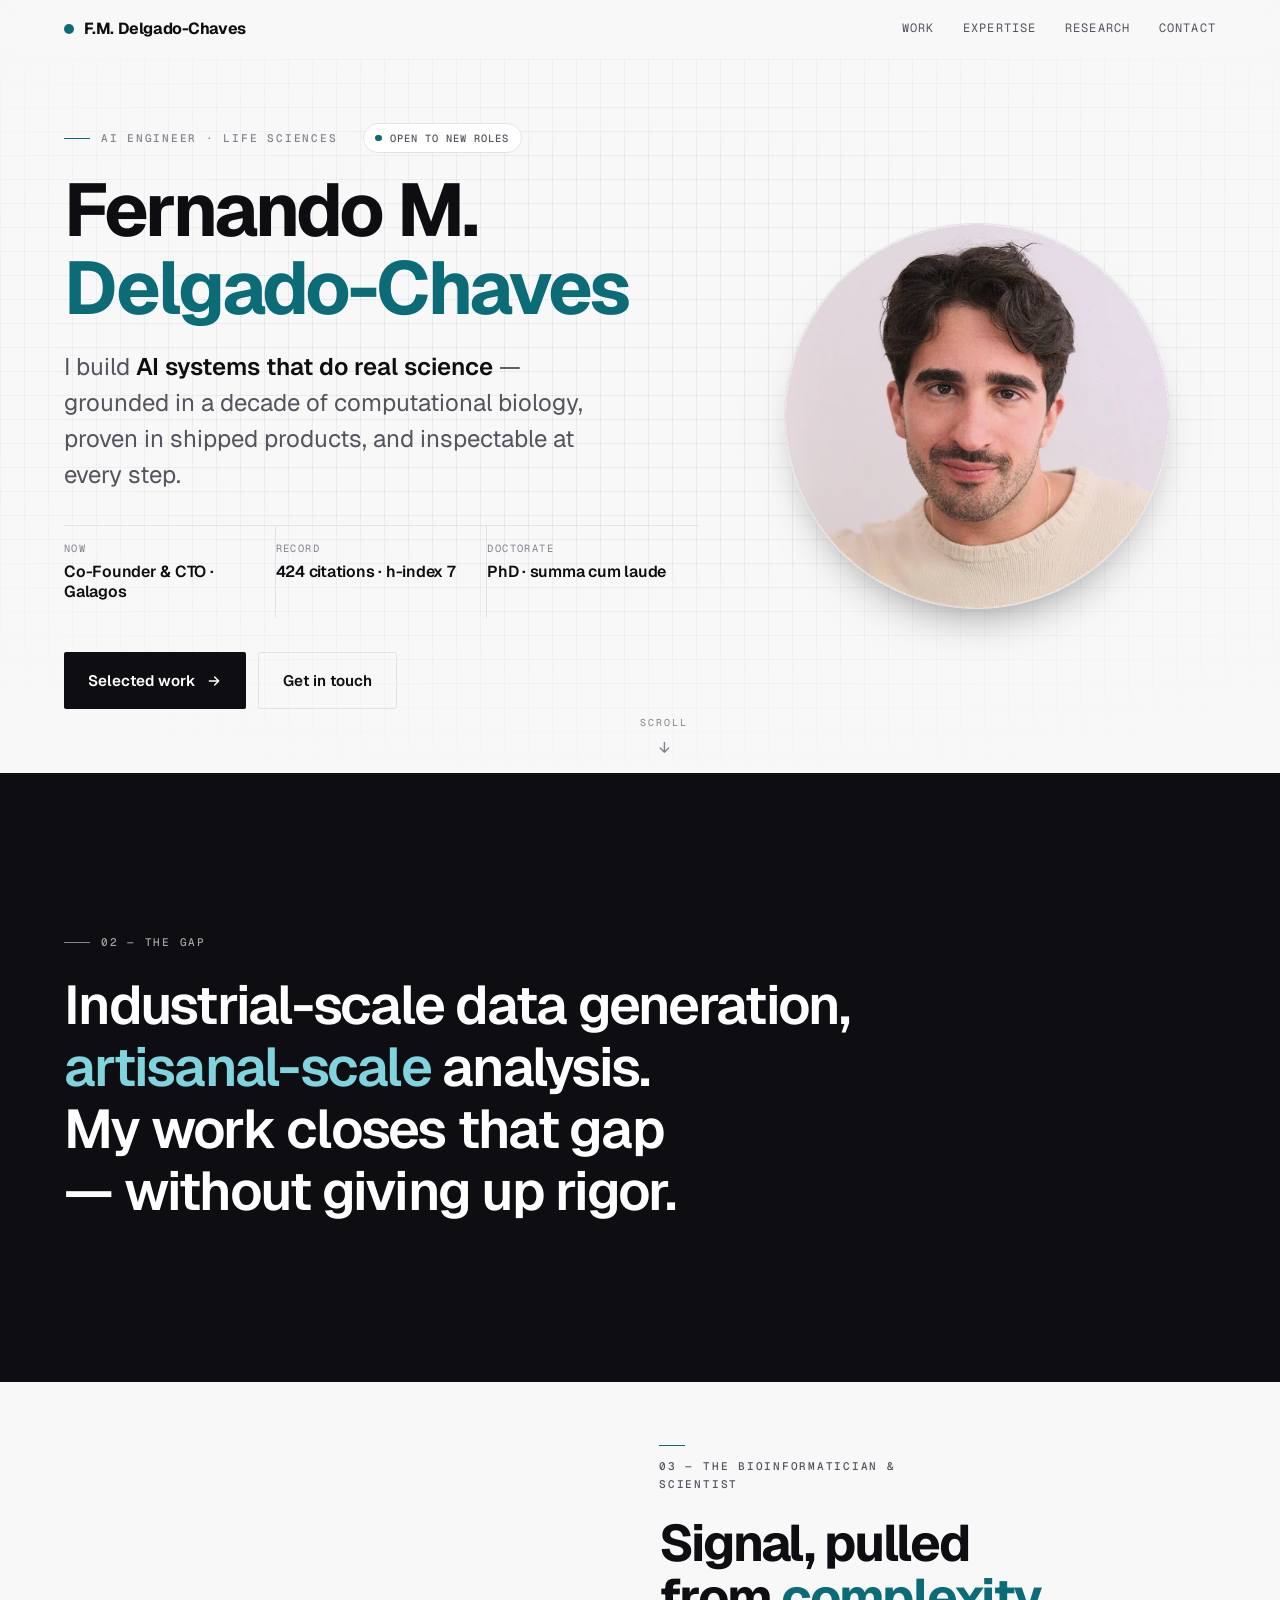
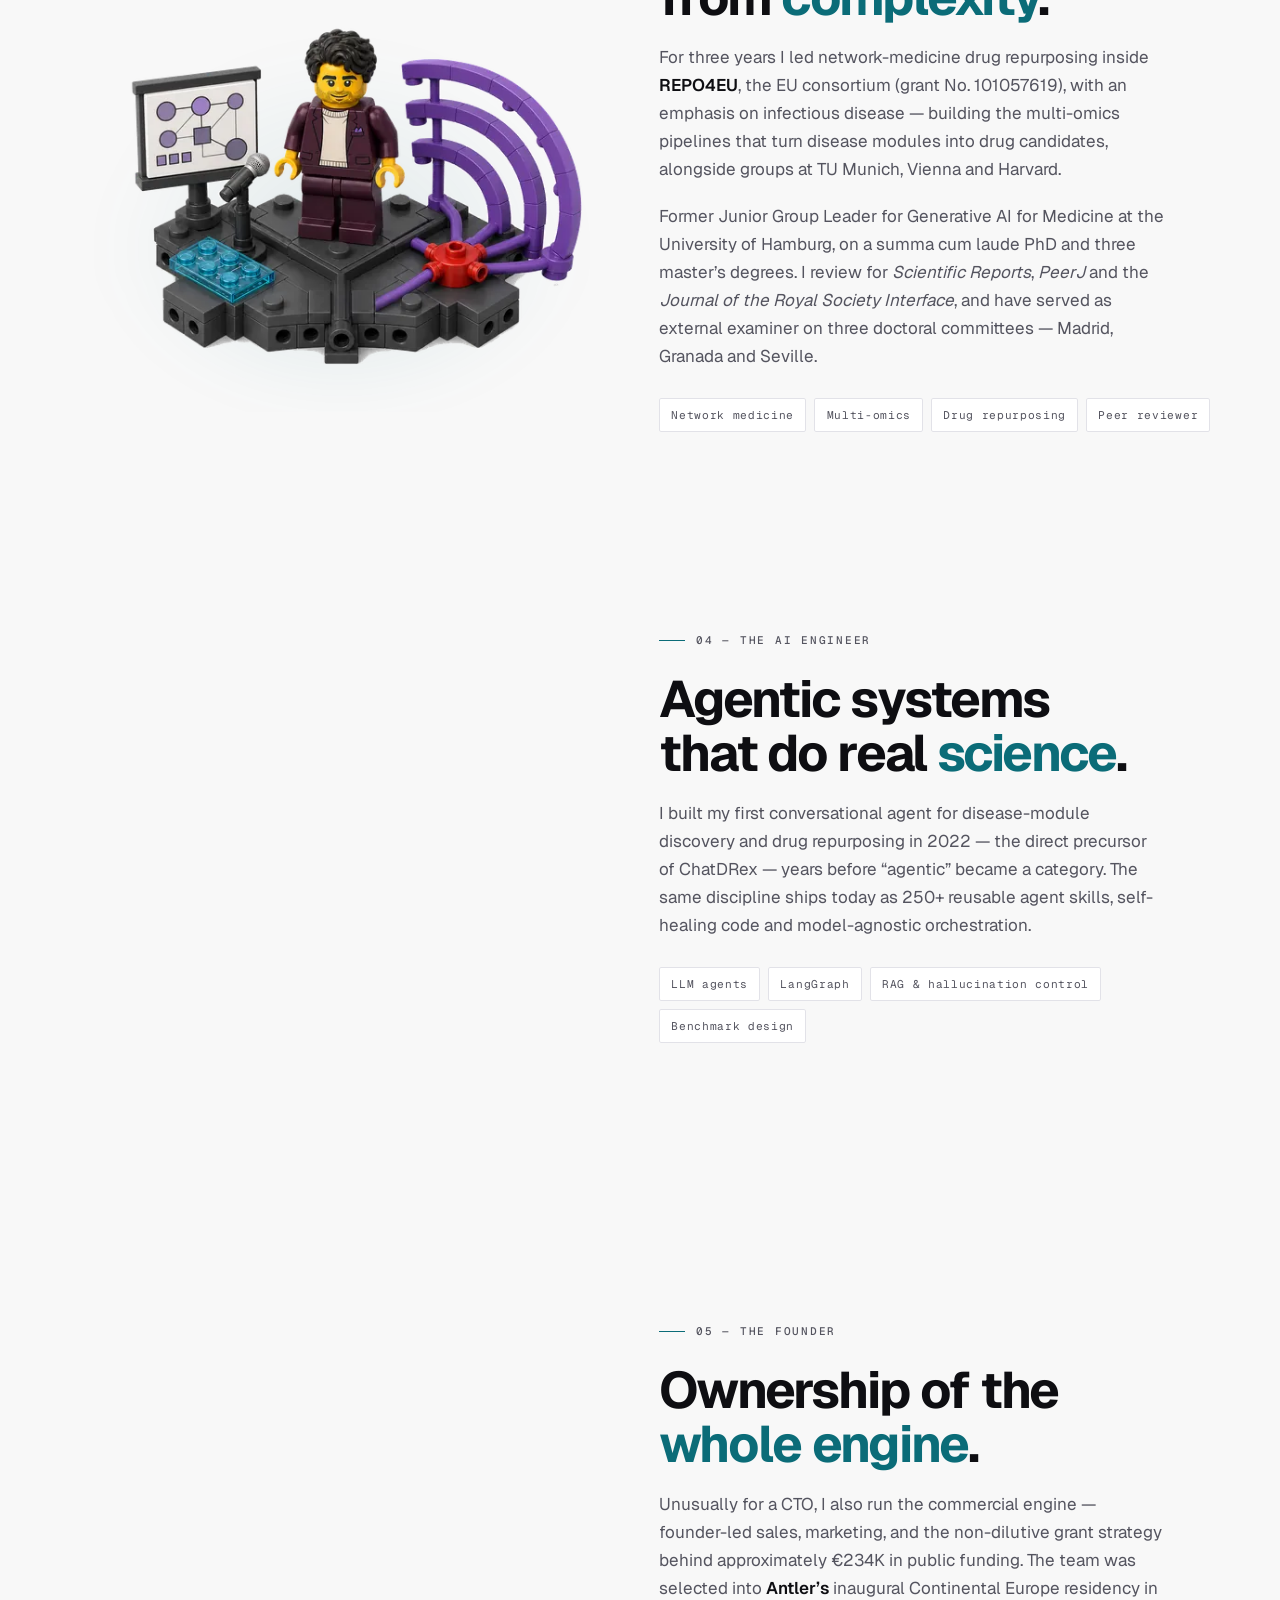
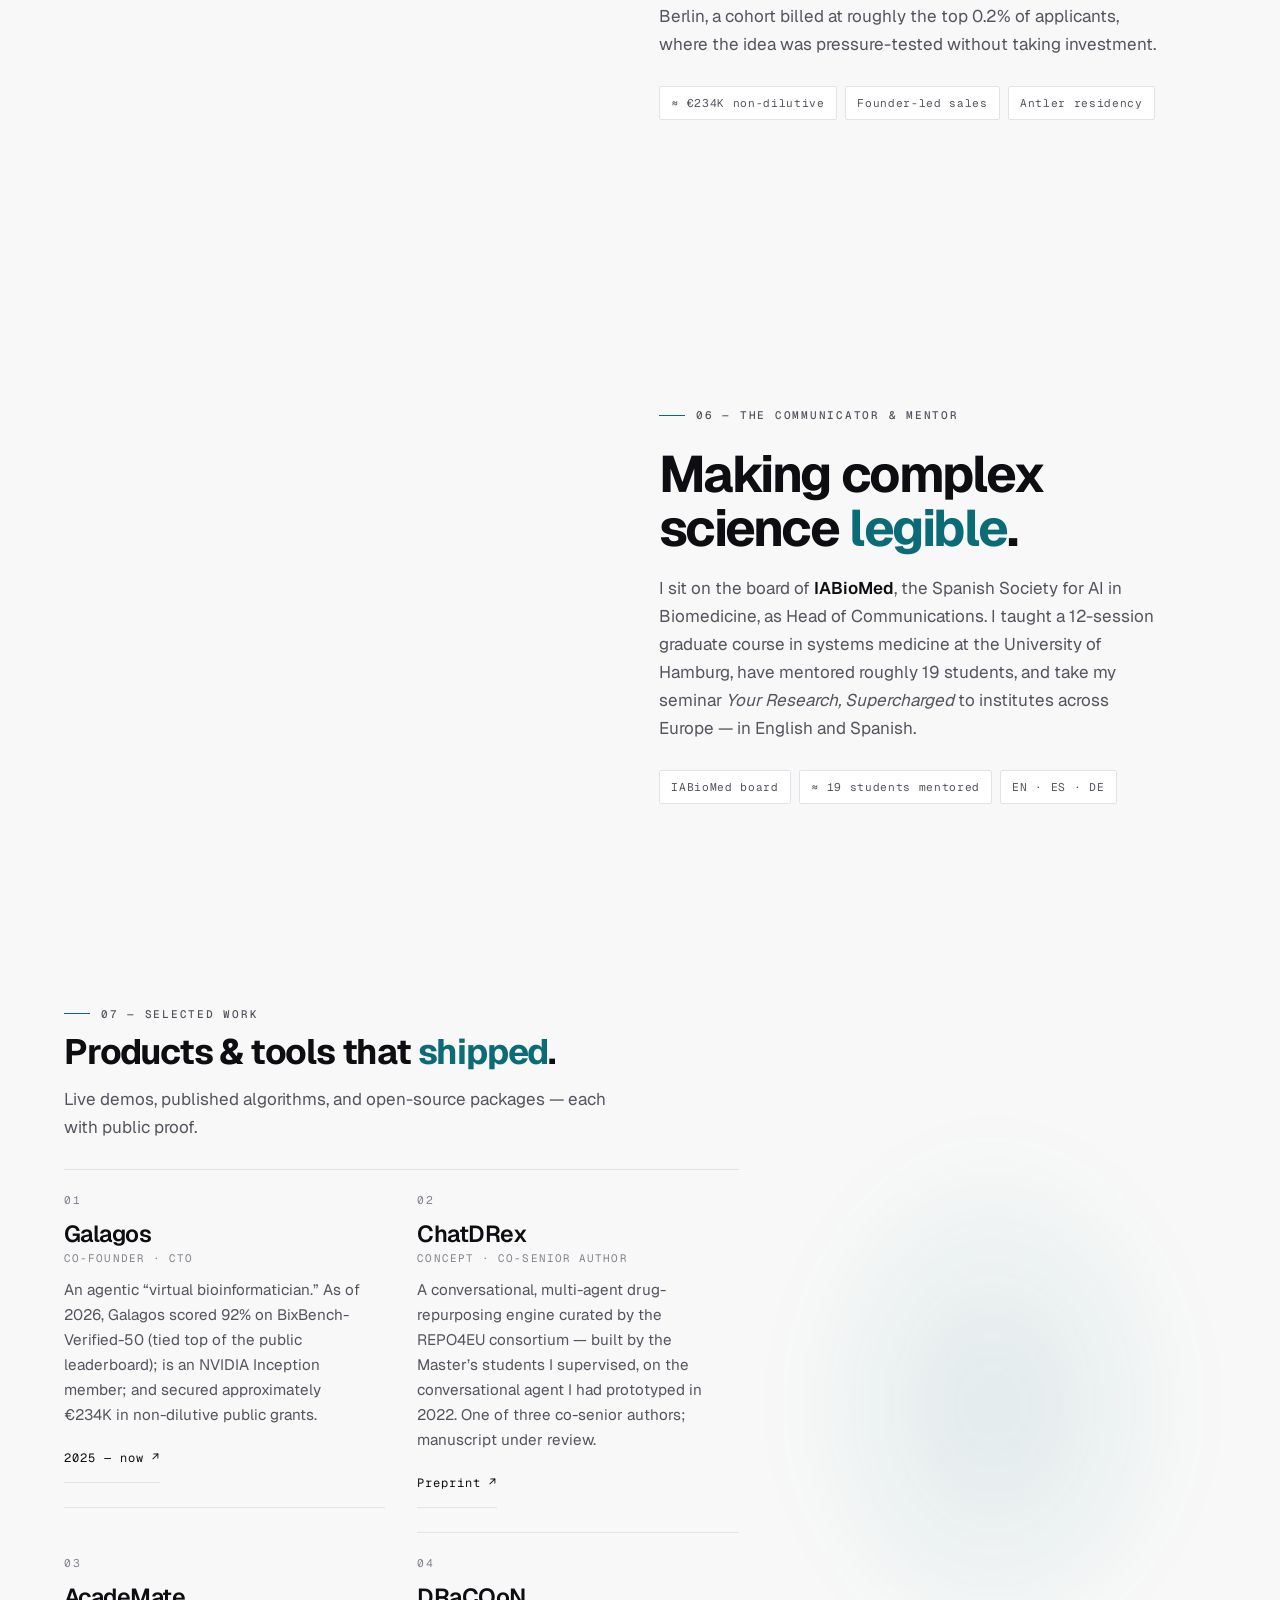
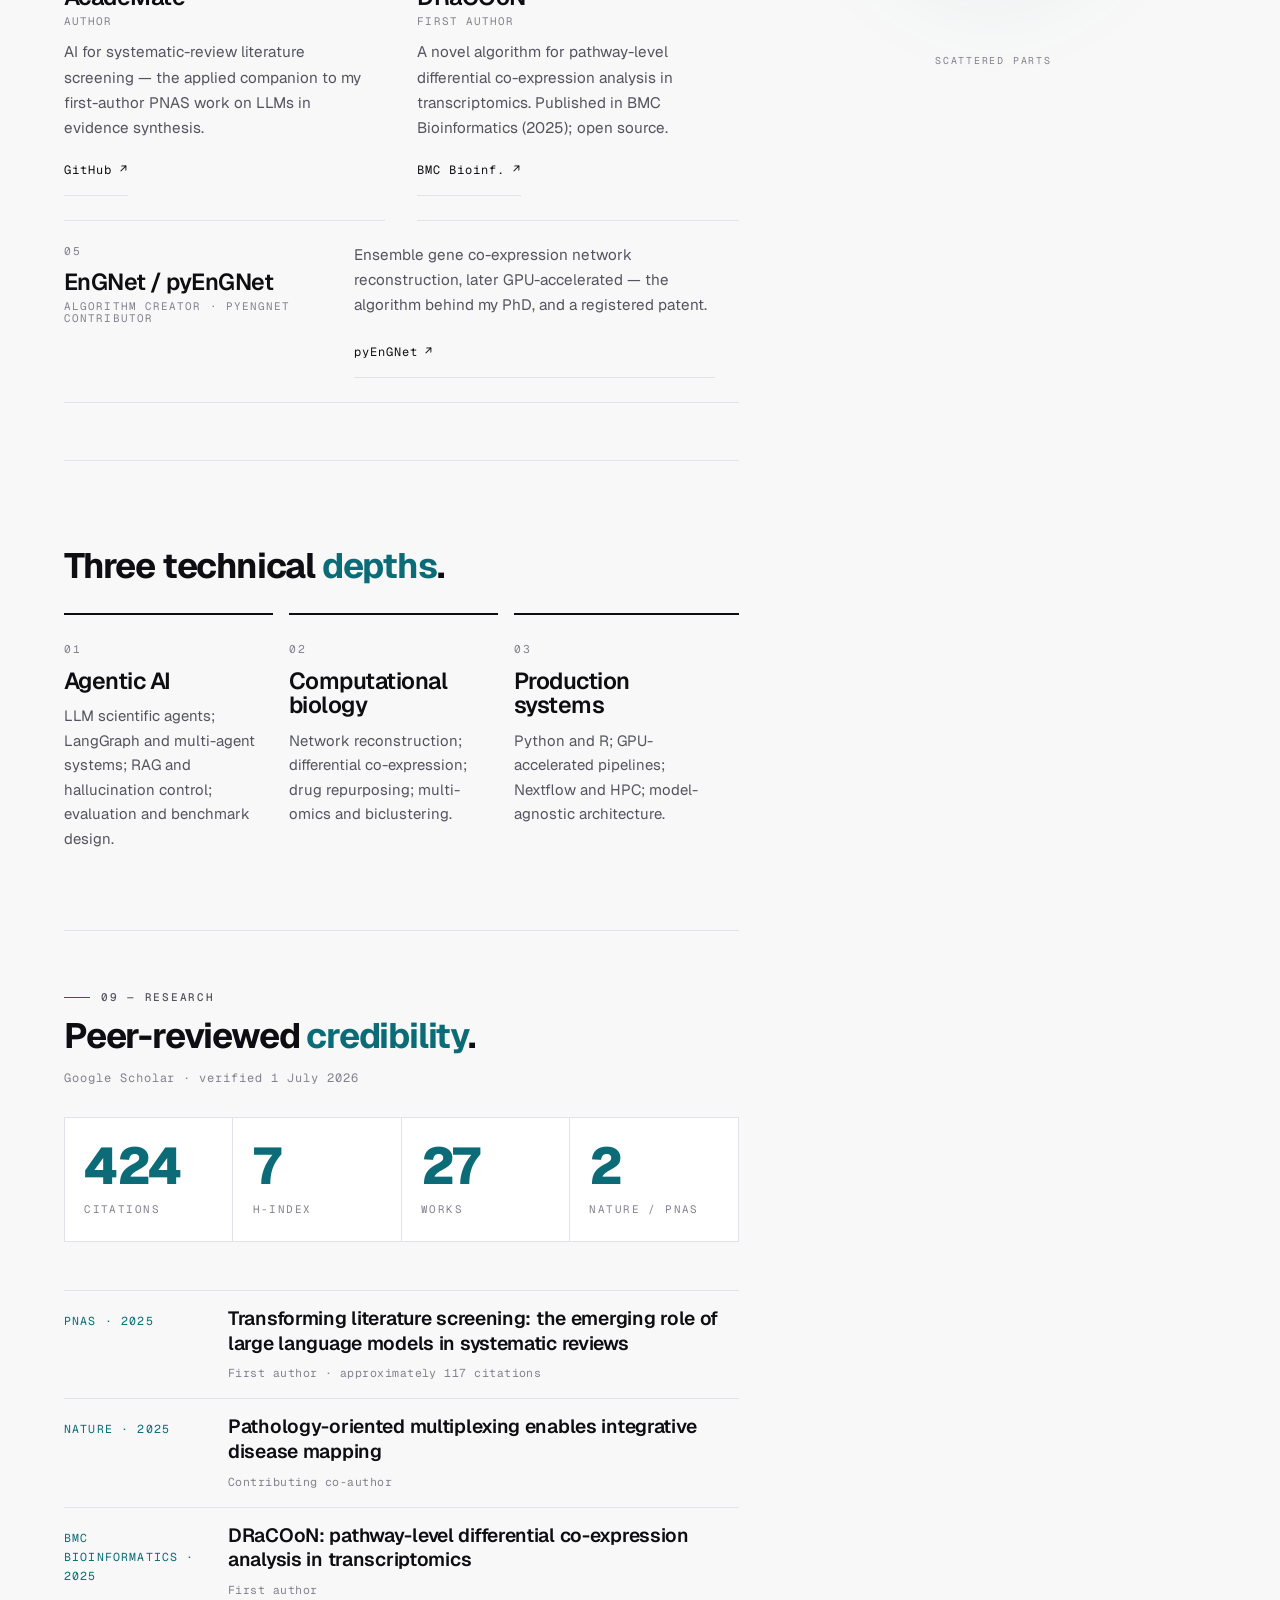
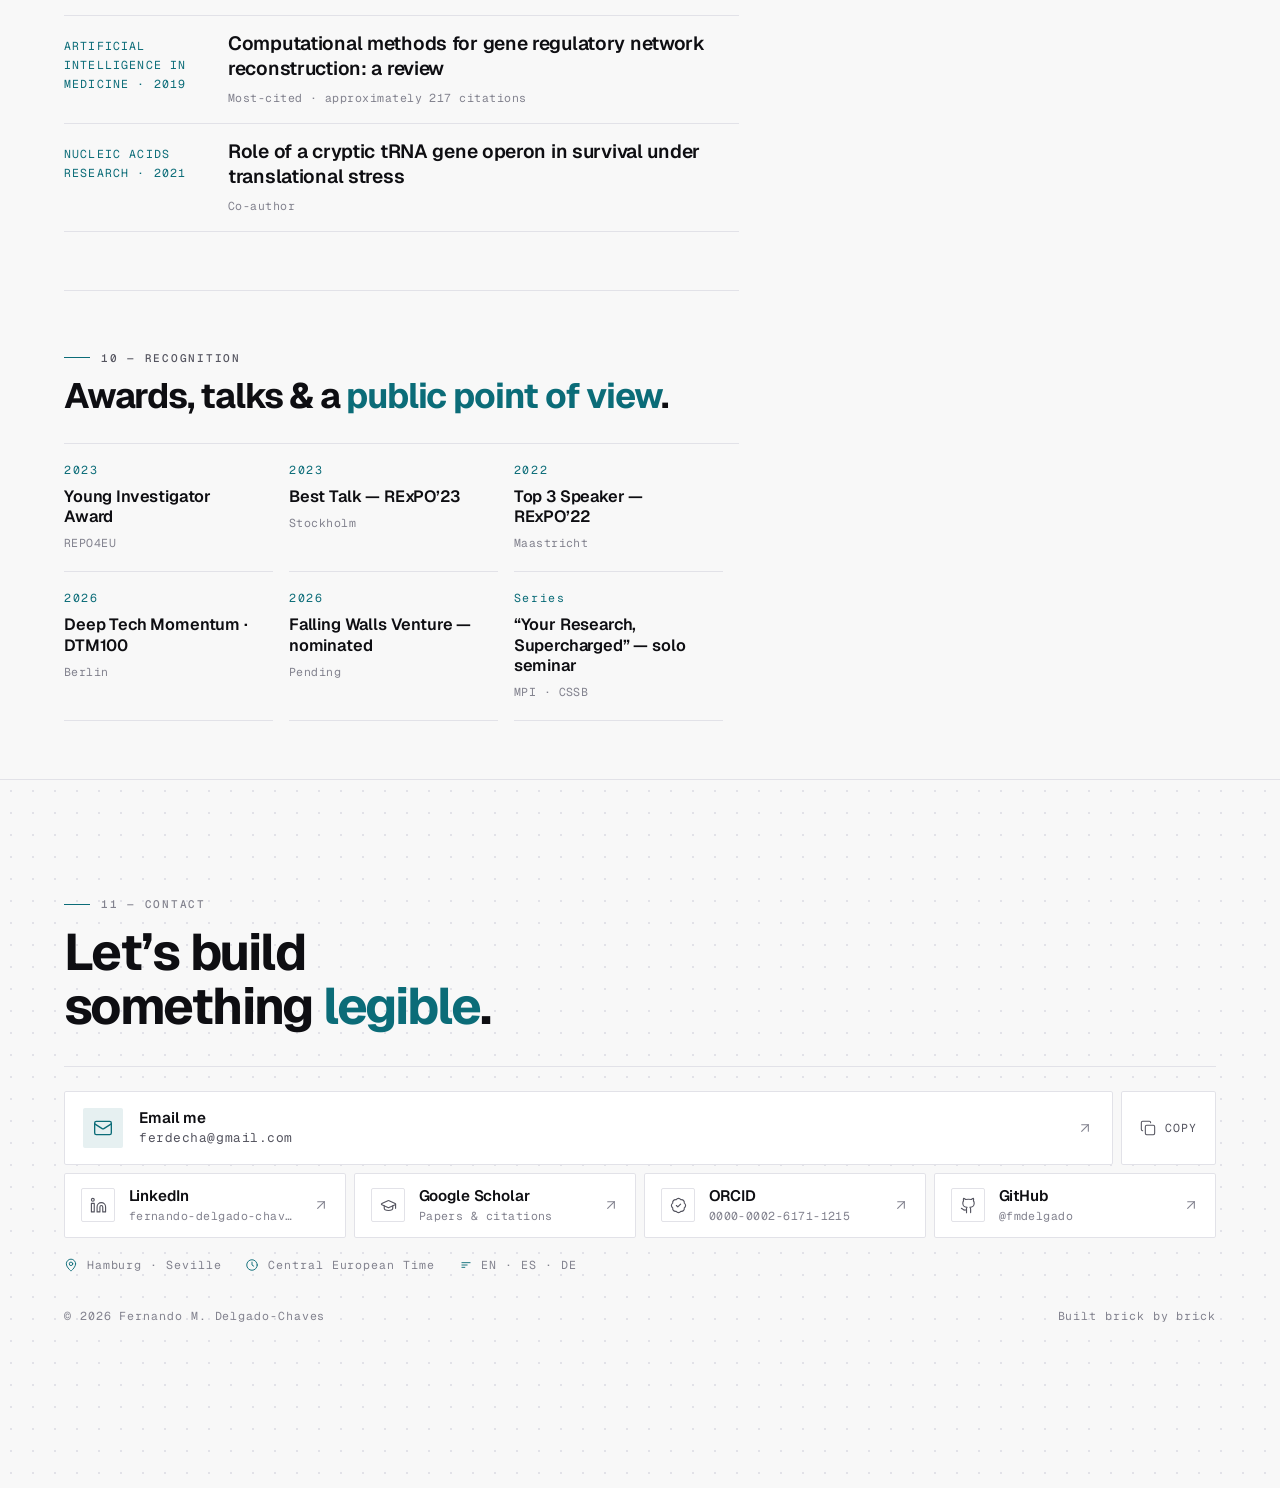
==== index.html @ b56ddc47 "Update site (2026-08-06)" ====
<!DOCTYPE html>
<html lang="en">
<head>
<meta charset="utf-8">
<meta http-equiv="Cache-Control" content="no-cache, must-revalidate">
<meta name="viewport" content="width=device-width, initial-scale=1">
<title>Fernando M. Delgado-Chaves, PhD — AI Engineer for Life Sciences</title>
<meta name="description" content="AI engineer for the life sciences. I build agentic AI systems that do real science — grounded in a decade of computational biology, proven in shipped products, inspectable at every step.">
<meta name="author" content="Fernando M. Delgado-Chaves">
<meta name="theme-color" content="#F8F8F8">
<meta property="og:type" content="profile">
<meta property="og:title" content="Fernando M. Delgado-Chaves, PhD — AI Engineer for Life Sciences">
<meta property="og:description" content="Agentic AI systems that do real science — grounded in a decade of computational biology and proven in shipped products.">
<meta property="og:image" content="media/share.jpg">
<meta property="og:image:width" content="1200">
<meta property="og:image:height" content="630">
<meta name="twitter:card" content="summary_large_image">
<link rel="icon" href="data:image/svg+xml,%3Csvg xmlns='http://www.w3.org/2000/svg' viewBox='0 0 64 64'%3E%3Crect width='64' height='64' fill='%23fff'/%3E%3Ccircle cx='20' cy='22' r='7' fill='%230B6C78'/%3E%3Ccircle cx='44' cy='22' r='7' fill='%230050B6'/%3E%3Ccircle cx='20' cy='44' r='7' fill='%23D98C13'/%3E%3Ccircle cx='44' cy='44' r='7' fill='%23643E8F'/%3E%3C/svg%3E">
<link rel="preconnect" href="https://fonts.googleapis.com">
<link rel="preconnect" href="https://fonts.gstatic.com" crossorigin>
<link href="https://fonts.googleapis.com/css2?family=Geist:wght@400;500;600;700;800&family=Geist+Mono:wght@400;500&display=swap" rel="stylesheet">
<style>
/* ─────────────────────────────────────────────────────────────
   ASSEMBLY INSTRUCTIONS — a spec sheet for a person.
   Palette sampled from the actual LEGO renders.
   ───────────────────────────────────────────────────────────── */
:root{
  /* the canvas is set to the exact studio value of the renders (#F8F8F8),
     so every figure and clip blends into the page with no visible plate */
  --paper:#F8F8F8;
  --raised:#FFFFFF;
  --ink:#0E0E12;
  --ink-2:#54545F;
  --ink-3:#82828E;
  --rule:#E2E2E8;
  --rule-2:#EDEDF1;

  --teal:#0B6C78;      /* science  */
  --blue:#0050B6;      /* ai       */
  --amber:#C57A0B;     /* founder  */
  --violet:#643E8F;    /* comms    */
  --brick:#C8102E;     /* the shared red hub */

  --accent:var(--teal);
  --accent-soft:rgba(11,108,120,.10);

  --display:'Geist','Inter',-apple-system,'Segoe UI',sans-serif;
  --body:'Geist','Inter',-apple-system,'Segoe UI',sans-serif;
  --mono:'Geist Mono','SFMono-Regular',ui-monospace,Menlo,monospace;

  --pad:clamp(1.25rem,5vw,4.5rem);
  --maxw:1320px;
}
*{box-sizing:border-box;margin:0;padding:0}
html{scroll-behavior:smooth;-webkit-text-size-adjust:100%}
body{
  background:var(--paper);color:var(--ink);
  font-family:var(--body);font-size:clamp(1rem,.97rem + .18vw,1.0625rem);
  line-height:1.65;-webkit-font-smoothing:antialiased;
  overflow-x:hidden;
}
img,video{max-width:100%;display:block}
a{color:inherit}
::selection{background:var(--accent);color:#fff}

/* studs: the only texture on the page, barely there */
.studs{
  background-image:radial-gradient(circle at center,var(--rule) 1.4px,transparent 1.5px);
  background-size:22px 22px;
}
/* fine grid backdrop, fading out before it reaches the content */
.grid-bg{position:relative;isolation:isolate}
.grid-bg::before{
  content:"";position:absolute;inset:0;z-index:-1;pointer-events:none;
  background-image:linear-gradient(to right,rgba(14,14,18,.055) 1px,transparent 1px),
                   linear-gradient(to bottom,rgba(14,14,18,.055) 1px,transparent 1px);
  background-size:24px 24px;
  -webkit-mask-image:radial-gradient(ellipse 78% 62% at 50% 42%,#000 40%,transparent 100%);
          mask-image:radial-gradient(ellipse 78% 62% at 50% 42%,#000 40%,transparent 100%);
}

.wrap{max-width:var(--maxw);margin-inline:auto;padding-inline:var(--pad)}

/* ── type ─────────────────────────────────────────────── */
h1,h2,h3{font-family:var(--display);font-weight:700;letter-spacing:-.03em;line-height:1.05}
h1{font-size:clamp(2.5rem,1.05rem + 4.5vw,5rem);font-weight:700;letter-spacing:-.038em;text-wrap:balance}
h2{font-size:clamp(1.85rem,1.05rem + 2.8vw,3.2rem);font-weight:700;letter-spacing:-.034em;text-wrap:balance}
h3{font-size:clamp(1.12rem,1rem + .65vw,1.45rem);font-weight:600;letter-spacing:-.022em}
em{font-style:normal;color:var(--accent)}
.lede{font-size:clamp(1.1rem,1rem + .7vw,1.5rem);line-height:1.5;color:var(--ink-2);max-width:34ch}
.lede strong{color:var(--ink);font-weight:600}
p strong{font-weight:600}
p em, li em{color:var(--accent);font-style:normal}
em.prose{font-style:italic;color:inherit}

/* part-number metadata, the instruction-manual voice */
.part{
  font-family:var(--mono);font-size:.6875rem;font-weight:500;
  letter-spacing:.16em;text-transform:uppercase;color:var(--ink-3);
  display:flex;flex-wrap:wrap;align-items:center;gap:.7rem;
}
.part::before{
  content:"";width:1.6rem;height:1px;background:var(--accent);flex:none;
  transition:background .5s ease;
}

/* ── skip link ────────────────────────────────────────── */
.skip{position:fixed;top:-100px;left:1rem;z-index:200;background:var(--ink);color:#fff;
  padding:.85rem 1.2rem;border-radius:2px;font-family:var(--mono);font-size:.8rem;transition:top .18s;
  display:inline-flex;align-items:center;min-height:46px;text-decoration:none}
.skip:focus{top:1rem}
:focus-visible{outline:2.5px solid var(--accent);outline-offset:3px;border-radius:2px}

/* ── header ───────────────────────────────────────────── */
header{
  position:sticky;top:0;z-index:100;background:rgba(248,248,248,.88);
  backdrop-filter:saturate(160%) blur(14px);border-bottom:1px solid transparent;
  transition:border-color .3s ease;
}
header.stuck{border-bottom-color:var(--rule)}
header .wrap{display:flex;align-items:center;justify-content:space-between;gap:1rem;
  padding-block:.35rem;min-height:58px}
.brand{font-family:var(--display);font-weight:700;font-size:1rem;letter-spacing:-.025em;
  text-decoration:none;display:flex;align-items:center;gap:.6rem;min-height:44px;padding-right:.5rem}
.brand i{width:.62rem;height:.62rem;border-radius:50%;background:var(--accent);
  transition:background .5s ease;flex:none}
nav{display:flex;gap:clamp(.9rem,2.2vw,2rem)}
nav a{font-family:var(--mono);font-size:.75rem;letter-spacing:.1em;text-transform:uppercase;
  color:var(--ink-2);text-decoration:none;padding:.85rem 0;position:relative;transition:color .2s;
  display:flex;align-items:center;min-height:44px}
nav a::after{content:"";position:absolute;left:0;right:100%;bottom:.7rem;height:1.5px;
  background:var(--accent);transition:right .28s cubic-bezier(.2,.7,.3,1)}
nav a:hover{color:var(--ink)}
nav a:hover::after{right:0}
/* on narrow phones reclaim the space from the brand, not from the nav —
   four jump targets matter more than the full name in the corner */
@media(max-width:680px){
  .brand{font-size:0}
  .brand::after{content:"FMDC";font-size:1rem;letter-spacing:.02em}
  nav{gap:.7rem}
  nav a{font-size:.68rem;letter-spacing:.06em}
  nav a:nth-child(2),nav a:nth-child(3){display:flex}
}

/* ── hero ─────────────────────────────────────────────── */
.hero{padding-block:clamp(2rem,5vw,4rem) clamp(2rem,5vw,4rem);position:relative}
.hero-grid{display:grid;grid-template-columns:1.14fr .86fr;gap:clamp(1rem,3vw,3rem);align-items:center}
@media(max-width:900px){
  .hero-grid{grid-template-columns:1fr;gap:1.5rem}
  /* face first, and small enough that headline + claim + CTA + portrait
     all land on the first screen */
  .hero-grid > div{order:2}
  .hero-grid > .hero-fig{order:1}
  .hero-fig img.portrait{width:clamp(140px,36vw,190px)}
}
/* availability pill, riding the eyebrow line */
.status{display:inline-flex;align-items:center;gap:.5rem;margin-left:.9rem;
  font-family:var(--mono);font-size:.65rem;letter-spacing:.1em;text-transform:uppercase;
  color:var(--ink-2);border:1px solid var(--rule);border-radius:999px;
  padding:.34rem .72rem;background:var(--raised)}
.status b{width:.4rem;height:.4rem;border-radius:50%;background:var(--accent);
  transition:background .5s ease;flex:none}
/* the single highest-value line on a job-search page: keep it on phones and
   let it wrap onto its own row instead of deleting it */
@media(max-width:560px){
  /* a zero-height full-basis spacer forces the wrap, so the pill keeps its
     shrink-to-fit width instead of stretching into a full-width bar */
  .part:has(.status)::after{content:"";flex-basis:100%;height:0;order:1}
  .status{display:inline-flex;margin-left:0;margin-top:0;order:2;flex:0 0 auto}
}

/* the hero portrait: a real face, circular, held by the accent halo */
.hero-fig img.portrait{
  width:min(100%,clamp(230px,30vw,400px));height:auto;aspect-ratio:1;border-radius:50%;
  margin-inline:auto;object-fit:cover;
  box-shadow:0 0 0 1px var(--rule), 0 26px 50px -30px rgba(14,14,18,.6)}
.hero-fig:has(img.portrait)::after{display:none}   /* no ground shadow under a circle */

.hero h1{margin:1.1rem 0 1.4rem}
.hero h1 span{display:block;color:var(--accent);transition:color .5s ease}
.hero-fig{position:relative}
.hero-fig img{width:100%;height:auto;position:relative;z-index:1}
/* the cutouts carry real alpha, so a tinted halo can sit behind the build */
.hero-fig::before{
  content:"";position:absolute;inset:6% 4% 10%;border-radius:50%;z-index:0;
  background:radial-gradient(ellipse at 50% 55%,var(--accent-soft),transparent 70%);
  filter:blur(30px);transition:background .6s ease;
}
.hero-fig::after{
  content:"";position:absolute;inset:auto 14% 6% 14%;height:12px;border-radius:50%;z-index:0;
  background:radial-gradient(ellipse at center,rgba(14,14,18,.13),transparent 72%);
}
/* three equal columns that always hold one row: the labels wrap inside their
   own cell rather than dropping a chip and leaving a dangling divider */
.chips{display:grid;grid-template-columns:repeat(3,minmax(0,1fr));gap:0;margin:0 0 2.1rem;
  border-top:1px solid var(--rule)}
.chip{padding:.85rem 1rem .95rem 0;border-right:1px solid var(--rule);min-width:0}
.chip:last-child{border-right:0;padding-right:0}
@media(max-width:560px){
  .chips{grid-template-columns:1fr 1fr}
  .chip:nth-child(2){border-right:0}
  .chip:nth-child(3){grid-column:1/-1;border-top:1px solid var(--rule)}
}
.chip small{display:block;font-family:var(--mono);font-size:.65rem;letter-spacing:.14em;
  text-transform:uppercase;color:var(--ink-3);margin-bottom:.28rem}
.chip b{font-family:var(--display);font-weight:600;font-size:clamp(.9rem,.86rem + .17vw,1rem);
  letter-spacing:-.015em;line-height:1.3;display:block}
.cta{display:flex;flex-wrap:wrap;gap:.75rem}
.btn{display:inline-flex;align-items:center;gap:.6rem;padding:.95rem 1.5rem;
  border-radius:2px;text-decoration:none;font-weight:600;font-size:.95rem;
  min-height:48px;transition:transform .18s cubic-bezier(.2,.7,.3,1),background .3s,box-shadow .25s}
.btn-solid{background:var(--ink);color:#fff}
.btn-solid:hover{transform:translateY(-2px);box-shadow:0 10px 24px -12px rgba(14,14,18,.65)}
.btn-line{border:1.5px solid var(--rule);color:var(--ink)}
.btn-line:hover{border-color:var(--accent);color:var(--accent);transform:translateY(-2px)}
.btn svg{width:1rem;height:1rem;flex:none}

/* ── the gap: full-bleed statement ────────────────────── */
.gap{padding-block:clamp(2.75rem,5.5vw,4.5rem);border-block:1px solid var(--rule);position:relative}
.gap blockquote{font-family:var(--display);font-weight:600;letter-spacing:-.032em;
  font-size:clamp(1.6rem,1rem + 3.1vw,3.4rem);line-height:1.14;max-width:22ch;text-wrap:balance}
.gap blockquote em{color:var(--accent);font-style:normal}

/* ── the narrative: sticky stage + chapters ───────────── */
.narrative{position:relative}
.narr-grid{display:grid;grid-template-columns:1fr 1fr;gap:clamp(1rem,3vw,3rem);align-items:start}
.stage-col{position:sticky;top:58px;height:calc(100vh - 58px);display:flex;align-items:center;
  justify-content:center;pointer-events:none}
.stage{position:relative;width:100%;aspect-ratio:4/3;max-height:calc(100vh - 12rem);overflow:hidden}
/* Hard swap, never a crossfade. The clips hold their exact endpoint frames, so
   a still and frame 0 of the next clip are the same picture — switching
   instantly is invisible, whereas fading let the near-white page show through
   both layers and read as a white flash between transitions. */
.stage > img{position:absolute;inset:0;width:100%;height:100%;
  object-fit:contain;visibility:hidden;opacity:0}
.stage > img.on{visibility:visible;opacity:1}
.stage-glow{
  position:absolute;inset:12% 6% 6%;z-index:-1;border-radius:50%;
  background:radial-gradient(ellipse at 50% 60%,var(--accent-soft),transparent 68%);
  filter:blur(26px);transition:background .6s ease;
}
.chapters{display:grid}
.chapter{min-height:76vh;display:flex;flex-direction:column;justify-content:center;
  padding-block:clamp(2rem,7vh,4.5rem);gap:1.15rem}
.chapter h2{margin-top:.35rem}
.chapter p{max-width:46ch;color:var(--ink-2)}
.chapter p strong{color:var(--ink)}
.chapter .facts{display:flex;flex-wrap:wrap;gap:.5rem;margin-top:.6rem}
.fact{font-family:var(--mono);font-size:.7rem;letter-spacing:.06em;padding:.42rem .7rem;
  border:1px solid var(--rule);border-radius:2px;color:var(--ink-2);background:var(--raised);
  transition:border-color .35s,color .35s}
.chapter:hover .fact{border-color:var(--accent)}

/* progress rail */
.rail{transition:opacity .4s ease;position:fixed;left:max(.35rem,calc((100vw - var(--maxw))/2 - 2.1rem));top:50%;
  transform:translateY(-50%);z-index:60;display:grid;gap:0}
.rail button{width:auto;padding:1.1rem 1.25rem;border:0;background:none;cursor:pointer;
  display:flex;align-items:center;justify-content:center;min-height:44px;min-width:44px;line-height:0}
.rail i{display:block;width:9px;height:9px;border-radius:50%;background:var(--rule);
  transition:background .35s,transform .35s;position:relative}
.rail button[aria-current="true"] i{background:var(--accent);transform:scale(1.5)}
.rail button:hover i{background:var(--ink-3)}
@media(max-width:1100px){.rail{display:none}}

@media(max-width:900px){
  .narr-grid{grid-template-columns:1fr;gap:0}
  /* the pinned band must be OPAQUE behind the media — a translucent tail let
     live paragraphs render half-erased behind the bricks. The fade now lives
     in an ::after strip that sits below the band, over nothing. */
  .stage-col{position:sticky;top:58px;height:auto;padding-block:.75rem 1rem;
    background:var(--paper);z-index:20}
  .stage-col::after{content:"";position:absolute;left:0;right:0;top:100%;height:22px;
    background:linear-gradient(var(--paper),rgba(248,248,248,0));pointer-events:none}
  .stage{max-height:32vh;aspect-ratio:4/3;margin-inline:auto;width:min(100%,26rem)}
  .chapter{min-height:auto;padding-block:2.25rem 3.25rem}
  .chapters{padding-top:.5rem}
  /* anchor jumps must clear the pinned band, not land under it */
  #build{scroll-margin-top:calc(58px + 32vh + 2.5rem)}
}

/* ── generic section frame ────────────────────────────── */
section{scroll-margin-top:72px}
.band{padding-block:clamp(3.5rem,8vw,7rem);border-top:1px solid var(--rule)}
.band-head{margin-bottom:clamp(2rem,4vw,3.25rem);max-width:60ch}
.band-head h2{margin:.7rem 0 .9rem}
.band-head p{color:var(--ink-2);max-width:52ch}

/* ── work cards ───────────────────────────────────────── */
.cards{display:grid;grid-template-columns:repeat(auto-fit,minmax(min(100%,20rem),1fr));
  gap:0;border-top:1px solid var(--rule);align-items:start}
.card{padding:clamp(1.4rem,2.4vw,2rem) clamp(1.2rem,2vw,1.9rem) clamp(1.6rem,2.6vw,2.2rem) 0;
  border-bottom:1px solid var(--rule);position:relative;display:flex;flex-direction:column;gap:.75rem}
.card::before{content:"";position:absolute;left:0;top:-1px;width:0;height:2px;
  background:var(--accent);transition:width .4s cubic-bezier(.2,.7,.3,1)}
.card:hover::before{width:100%}
.card .no{font-family:var(--mono);font-size:.7rem;letter-spacing:.16em;color:var(--ink-3)}
.card h3 small{display:block;font-family:var(--mono);font-size:.68rem;font-weight:400;
  letter-spacing:.1em;text-transform:uppercase;color:var(--ink-3);margin-top:.45rem}
.card p{color:var(--ink-2);font-size:.95rem;flex:1}
.card a.go{font-family:var(--mono);font-size:.75rem;letter-spacing:.08em;color:var(--ink);
  text-decoration:none;display:inline-flex;align-items:center;gap:.4rem;align-self:flex-start;
  border-bottom:1.5px solid var(--rule);padding-bottom:.25rem;transition:border-color .25s,color .25s;
  min-height:44px}
.card a.go:hover{color:var(--accent);border-color:var(--accent)}

/* ── expertise ────────────────────────────────────────── */
.depths{display:grid;grid-template-columns:repeat(auto-fit,minmax(min(100%,16rem),1fr));gap:0}
.depth{padding:1.6rem 1.5rem 1.8rem 0;border-top:2px solid var(--ink);margin-right:1.5rem}
.depth:last-child{margin-right:0}
.depth .no{font-family:var(--mono);font-size:.7rem;letter-spacing:.16em;color:var(--ink-3)}
.depth h3{margin:.5rem 0 .7rem}
.depth p{color:var(--ink-2);font-size:.93rem}

/* ── research ─────────────────────────────────────────── */
.metrics{display:grid;grid-template-columns:repeat(auto-fit,minmax(7rem,1fr));
  gap:1px;background:var(--rule);border:1px solid var(--rule);margin-bottom:clamp(2rem,4vw,3rem)}
.metric{background:var(--raised);padding:1.4rem 1.2rem}
.metric b{display:block;font-family:var(--display);font-weight:800;letter-spacing:-.045em;
  font-size:clamp(2rem,1.3rem + 2.4vw,3.4rem);line-height:1;color:var(--accent);
  transition:color .5s ease}
.metric span{display:block;font-family:var(--mono);font-size:.68rem;letter-spacing:.13em;
  text-transform:uppercase;color:var(--ink-3);margin-top:.55rem}
.papers{display:grid;gap:0;border-top:1px solid var(--rule)}
.paper{display:grid;grid-template-columns:minmax(8rem,14rem) 1fr;gap:1rem 2rem;
  padding:1.35rem 0;border-bottom:1px solid var(--rule);align-items:baseline}
.paper .venue{font-family:var(--mono);font-size:.72rem;letter-spacing:.1em;color:var(--accent);
  text-transform:uppercase;transition:color .5s ease}
.paper h3{font-size:clamp(1rem,.95rem + .35vw,1.2rem);font-weight:600;letter-spacing:-.015em;
  line-height:1.3;margin-bottom:.4rem}
.paper .role{font-family:var(--mono);font-size:.72rem;color:var(--ink-3);letter-spacing:.04em}
@media(max-width:640px){.paper{grid-template-columns:1fr;gap:.5rem}}

/* ── recognition ──────────────────────────────────────── */
.awards{display:grid;grid-template-columns:repeat(auto-fit,minmax(min(100%,15rem),1fr));
  gap:0;border-top:1px solid var(--rule)}
.award{padding:1.35rem 1.4rem 1.6rem 0;border-bottom:1px solid var(--rule);margin-right:1.4rem}
.award .yr{font-family:var(--mono);font-size:.72rem;letter-spacing:.14em;color:var(--accent);
  transition:color .5s ease}
.award h3{font-size:1.02rem;font-weight:600;margin:.5rem 0 .35rem;letter-spacing:-.01em;line-height:1.25}
.award p{font-family:var(--mono);font-size:.72rem;color:var(--ink-3);letter-spacing:.04em}

/* ── contact ──────────────────────────────────────────── */
.contact{padding-block:clamp(4rem,9vw,8rem);border-top:1px solid var(--rule);position:relative}
.contact h2{margin:.8rem 0 2rem;max-width:16ch}
/* ── contact: the reach block ─────────────────────────── */
.sr-only{position:absolute;width:1px;height:1px;padding:0;margin:-1px;overflow:hidden;
  clip:rect(0 0 0 0);clip-path:inset(50%);white-space:nowrap;border:0}

.reach{display:grid;gap:.5rem;border-top:1px solid var(--rule);padding-top:1.5rem}

/* shared icon plate */
.reach-ico{flex:none;display:grid;place-items:center;width:40px;height:40px;border-radius:2px;
  background:var(--accent-soft);color:var(--accent);
  transition:background .3s,color .3s,border-color .25s}
.reach-ico svg{width:20px;height:20px;display:block}

/* shared label stack */
.reach-txt{display:flex;flex-direction:column;gap:.1rem;min-width:0}
.reach-txt b{font-size:.95rem;font-weight:600;letter-spacing:-.01em;line-height:1.3}
.reach-sub{font-family:var(--mono);font-size:.72rem;letter-spacing:.04em;color:var(--ink-3);
  line-height:1.4;overflow:hidden;text-overflow:ellipsis;white-space:nowrap}
.reach-go{margin-left:auto;flex:none;display:grid;place-items:center;color:var(--ink-3);
  transition:transform .25s,color .25s}
.reach-go svg{width:16px;height:16px;display:block}

/* primary — the email card + one-tap copy */
.reach-primary{display:flex;gap:.5rem;align-items:stretch;flex-wrap:wrap}
.reach-mail{flex:1 1 20rem;min-width:0;display:flex;align-items:center;gap:1rem;
  min-height:72px;padding:1rem 1.15rem;background:var(--raised);
  border:1px solid var(--rule);border-radius:2px;text-decoration:none;color:var(--ink);
  transition:border-color .25s,box-shadow .25s,transform .18s cubic-bezier(.2,.7,.3,1)}
.reach-mail .reach-sub{font-size:.8rem;color:var(--ink-2)}
.reach-copy{flex:0 1 auto;display:inline-flex;align-items:center;justify-content:center;gap:.55rem;
  min-height:72px;min-width:44px;padding:0 1.15rem;background:var(--raised);cursor:pointer;
  border:1px solid var(--rule);border-radius:2px;color:var(--ink-2);
  font-family:var(--mono);font-size:.72rem;letter-spacing:.08em;text-transform:uppercase;
  transition:border-color .25s,color .25s}
.reach-copy svg{width:16px;height:16px;flex:none;display:block}
.reach-copy .ok{display:none}
.reach-copy.done{color:var(--accent);border-color:var(--accent)}
.reach-copy.done .ok{display:block}
.reach-copy.done .cp{display:none}

/* profiles */
.reach-grid{display:grid;gap:.5rem;grid-template-columns:repeat(auto-fit,minmax(15rem,1fr))}
.reach-link{display:flex;align-items:center;gap:.85rem;min-height:60px;padding:.8rem 1rem;
  background:var(--raised);border:1px solid var(--rule);border-radius:2px;
  text-decoration:none;color:var(--ink);
  transition:border-color .25s,box-shadow .25s,transform .18s cubic-bezier(.2,.7,.3,1)}
.reach-link .reach-ico{width:34px;height:34px;background:transparent;color:var(--ink-2);
  border:1px solid var(--rule)}
.reach-link .reach-ico svg{width:17px;height:17px}

/* one hover/focus language for every target */
.reach-mail:hover,.reach-link:hover{border-color:var(--accent);transform:translateY(-2px);
  box-shadow:0 12px 26px -18px rgba(14,14,18,.55)}
.reach-mail:hover .reach-go,.reach-link:hover .reach-go{transform:translate(3px,-3px);color:var(--accent)}
.reach-link:hover .reach-ico{color:var(--accent);border-color:var(--accent);background:var(--accent-soft)}
.reach-copy:hover{border-color:var(--accent);color:var(--accent)}
.reach-mail:focus-visible,.reach-link:focus-visible,.reach-copy:focus-visible{
  outline:2.5px solid var(--accent);outline-offset:3px;border-color:var(--accent)}

/* metadata line */
.reach-meta{display:flex;flex-wrap:wrap;align-items:center;gap:.45rem 1.5rem;padding-top:.6rem;
  font-family:var(--mono);font-size:.72rem;letter-spacing:.08em;color:var(--ink-3)}
.reach-meta > span{display:inline-flex;align-items:center;gap:.55rem}
.reach-meta svg{width:14px;height:14px;flex:none;display:block;color:var(--accent)}

@media (max-width:30rem){
  .reach-primary{flex-direction:column}
  /* the flex-basis above is a MAIN-axis value: reset it or the card
     inherits 20rem as its HEIGHT once the row becomes a column */
  .reach-mail{flex:0 0 auto;gap:.85rem;padding:.9rem 1rem}
  .reach-copy{flex:0 0 auto;min-height:52px}
}
@media (prefers-reduced-motion:reduce){
  .reach-mail:hover,.reach-link:hover{transform:none;box-shadow:none}
  .reach-mail:hover .reach-go,.reach-link:hover .reach-go{transform:none}
}

footer{padding-block:2rem 3rem;display:flex;flex-wrap:wrap;gap:.6rem 1.5rem;
  justify-content:space-between;font-family:var(--mono);font-size:.72rem;
  letter-spacing:.08em;color:var(--ink-3)}



/* ── the memory palace: a second sticky stage, right-hand side ───────────
   Mirrors the persona narrative but inverted — content left, build right —
   and spans four sections (work → expertise → research → recognition) so the
   castle assembles across the whole middle of the page. */
.palace-wrap{position:relative}
.palace-grid{display:grid;grid-template-columns:minmax(0,1fr) minmax(0,.66fr);
  gap:clamp(1rem,2.5vw,2.5rem);align-items:start;max-width:var(--maxw);
  margin-inline:auto;padding-inline:var(--pad)}
.palace-col{position:sticky;top:58px;height:calc(100vh - 58px);
  display:flex;align-items:center;justify-content:center;pointer-events:none}
.palace-stage{position:relative;width:100%;aspect-ratio:3/4;
  max-height:calc(100vh - 10rem);margin-inline:auto}
.palace-stage > img{position:absolute;inset:0;width:100%;height:100%;
  object-fit:contain;visibility:hidden;opacity:0}
.palace-stage > img.on{visibility:visible;opacity:1}
.palace-glow{position:absolute;inset:10% 4% 6%;z-index:-1;border-radius:50%;
  background:radial-gradient(ellipse at 50% 55%,var(--accent-soft),transparent 70%);
  filter:blur(34px);transition:background .6s ease}
/* the bands inside the rail lose their own width cap — the grid owns it now */
.palace-grid .band{border-top:1px solid var(--rule)}
.palace-grid .band > .wrap{padding-inline:0;max-width:none}
.palace-grid .band:first-child{border-top:0}
.palace-caption{position:absolute;left:0;right:0;bottom:-.25rem;text-align:center;
  font-family:var(--mono);font-size:.62rem;letter-spacing:.18em;text-transform:uppercase;
  color:var(--ink-3);transition:color .4s ease}

/* ── the rail is a narrow column, so the full-bleed section rhythm is
   recalibrated inside it: tighter bands, smaller display type, and grids
   that are told how many columns to hold instead of guessing ───────── */
@media(min-width:1001px){
  .palace-grid .band{padding-block:clamp(2.5rem,4.5vw,4rem)}
  .palace-grid .band-head{margin-bottom:1.75rem}
  /* a rail headline is a rail headline, not a full-bleed statement */
  .palace-grid .band-head h2{font-size:clamp(1.6rem,1rem + 1.5vw,2.3rem)}

  /* auto-fit needed 640px and the rail is ~750px: state the two columns */
  .palace-grid .cards{grid-template-columns:repeat(2,minmax(0,1fr));
    column-gap:2rem;align-items:start}
  .palace-grid .cards .card{padding:1.3rem 1.5rem 1.5rem 0}
  /* five cards in two columns leaves a hole: close the grid deliberately */
  .palace-grid .cards .card:last-child{grid-column:1/-1;display:grid;
    grid-template-columns:1fr 1.4fr;column-gap:2rem;row-gap:.6rem;align-items:start}
  .palace-grid .cards .card:last-child > .no{grid-area:1/1}
  .palace-grid .cards .card:last-child > h3{grid-area:2/1}
  .palace-grid .cards .card:last-child > p{grid-area:1/2/3/3}
  .palace-grid .cards .card:last-child > a.go{grid-area:3/2}

  .palace-grid .depths{grid-template-columns:repeat(3,minmax(0,1fr))}
  .palace-grid .depth{padding:1.1rem 1rem 1.3rem 0;margin-right:1rem}
  .palace-grid .depth:last-child{margin-right:0}

  .palace-grid .awards{grid-template-columns:repeat(3,minmax(0,1fr))}
  .palace-grid .award{padding:1rem 1rem 1.2rem 0;margin-right:1rem}

  .palace-grid .paper{grid-template-columns:9rem 1fr;gap:.6rem 1.25rem;padding:1rem 0}
}

@media(max-width:1000px){
  .palace-grid{grid-template-columns:1fr}
  /* opaque behind the media (see .stage-col above), fade moved below the band */
  .palace-col{position:sticky;top:58px;height:auto;padding-block:.6rem 1.4rem;
    background:var(--paper);z-index:20;order:-1}
  .palace-col::after{content:"";position:absolute;left:0;right:0;top:100%;height:22px;
    background:linear-gradient(var(--paper),rgba(248,248,248,0));pointer-events:none}
  /* a quarter of the screen, not half — the scrub is barely legible at this
     width and it was costing six screenfuls of reading room */
  .palace-stage{max-height:26vh;width:min(100%,11rem);margin-inline:auto}
  /* the caption drops into the band's own opaque padding instead of printing
     itself over whatever paragraph happens to be underneath */
  .palace-caption{bottom:-1.15rem}
  /* jumping to WORK/EXPERTISE/RESEARCH must clear the pinned tower */
  .palace-grid section{scroll-margin-top:calc(58px + 26vh + 2.75rem)}
}

/* ── single-column cleanup ─────────────────────────────
   several gutters are declared as right margin/padding on the item rather
   than as grid gap, so they survive the collapse to one column and leave the
   hairline rules stopping short of the text edge (and alternating length,
   because :last-child resets some of them). */
@media(max-width:640px){
  .metrics{grid-template-columns:repeat(2,1fr)}
  .depth,.award{margin-right:0}
  .card{padding-right:0}
}




/* ── the gap: full-bleed film with the quote reversed out ────────────
   The one section on the page with no other visual, so the film gets a
   moment where nothing competes with it. Text sits on a dark scrim, not
   raw footage, so contrast holds whatever frame is on screen. */
.gap{position:relative;isolation:isolate;overflow:hidden;
  padding-block:clamp(5rem,14vw,10rem);background:#0E0E12;border-block:0}
.gap video{position:absolute;inset:0;width:100%;height:100%;object-fit:cover;
  z-index:-2;opacity:0;transition:opacity 1.4s ease}
.gap video.on{opacity:.62}
.gap::after{content:"";position:absolute;inset:0;z-index:-1;pointer-events:none;
  background:linear-gradient(92deg,rgba(14,14,18,.88) 0 42%,rgba(14,14,18,.55) 78%,rgba(14,14,18,.42) 100%)}
.gap .part{color:rgba(255,255,255,.62)}
.gap .part::before{background:#fff;opacity:.5}
.gap blockquote{color:#fff;max-width:24ch}
.gap blockquote em{color:#7FD4DE}
@media(max-width:900px){
  .gap{padding-block:clamp(3.5rem,11vw,6rem)}
  .gap::after{background:linear-gradient(rgba(14,14,18,.86),rgba(14,14,18,.7))}
}

/* ── reveal ───────────────────────────────────────────── */
.rise{opacity:0;transform:translateY(18px)}
.rise.in{opacity:1;transform:none;transition:opacity .6s cubic-bezier(.2,.7,.3,1),transform .6s cubic-bezier(.2,.7,.3,1)}
.rise.in.d1{transition-delay:.06s}.rise.in.d2{transition-delay:.12s}
.rise.in.d3{transition-delay:.18s}.rise.in.d4{transition-delay:.24s}

/* hero entrance: staggered, spring-ish, matching the shadcn feel */
@keyframes riseIn{from{opacity:0;transform:translateY(18px)}to{opacity:1;transform:none}}
.hero .part,.hero h1,.hero .lede,.hero .chips,.hero .cta,.hero-fig{
  animation:riseIn .62s cubic-bezier(.22,1.2,.36,1) both}
.hero h1{animation-delay:.06s}
.hero .lede{animation-delay:.13s}
.hero-fig{animation-delay:.13s}
.hero .chips{animation-delay:.2s}
.hero .cta{animation-delay:.27s}

.scrollcue{
  position:absolute;left:50%;bottom:1.1rem;transform:translateX(-50%);
  display:flex;flex-direction:column;align-items:center;gap:.45rem;
  font-family:var(--mono);font-size:.62rem;letter-spacing:.2em;text-transform:uppercase;
  color:var(--ink-3);opacity:0;animation:riseIn .6s ease .9s both;pointer-events:none}
.scrollcue svg{width:1.05rem;height:1.05rem;animation:nudge 1.9s ease-in-out 1.6s infinite}
@keyframes nudge{0%,100%{transform:translateY(0)}50%{transform:translateY(6px)}}
@media(max-width:900px){.scrollcue{display:none}}

@media(prefers-reduced-motion:reduce){
  html{scroll-behavior:auto}
  *,*::before,*::after{animation-duration:.001ms!important;animation-iteration-count:1!important;
    transition-duration:.001ms!important}
  .rise{opacity:1;transform:none}
}
</style>
</head>
<body>
<a class="skip" href="#main">Skip to content</a>

<header id="hdr">
  <div class="wrap">
    <a class="brand" href="#top"><i></i>F.M. Delgado-Chaves</a>
    <nav>
      <a href="#work">Work</a>
      <a href="#expertise">Expertise</a>
      <a href="#research">Research</a>
      <a href="#contact">Contact</a>
    </nav>
  </div>
</header>

<div class="rail" aria-hidden="true" id="rail"></div>

<main id="main">
<div id="top"></div>

<!-- ══ HERO ══════════════════════════════════════════ -->
<section class="hero grid-bg" data-band="teal">
  <div class="wrap hero-grid">
    <div>
      <p class="part rise">AI engineer · Life sciences<span class="status"><b></b>Open to new roles</span></p>
      <h1 class="rise d1">Fernando M.<span>Delgado-Chaves</span></h1>
      <p class="lede rise d2">I build <strong>AI systems that do real science</strong> — grounded in a decade of computational biology, proven in shipped products, and inspectable at every step.</p>
      <div class="chips rise d3" style="margin-top:2rem">
        <div class="chip"><small>Now</small><b>Co-Founder &amp; CTO · Galagos</b></div>
        <div class="chip"><small>Record</small><b>424 citations · h-index 7</b></div>
        <div class="chip"><small>Doctorate</small><b>PhD · summa cum laude</b></div>
      </div>
      <div class="cta rise d4">
        <a class="btn btn-solid" href="#work">Selected work
          <svg viewBox="0 0 24 24" fill="none" stroke="currentColor" stroke-width="2.2" stroke-linecap="round" stroke-linejoin="round" aria-hidden="true"><path d="M5 12h14M13 6l6 6-6 6"/></svg></a>
        <a class="btn btn-line" href="#contact">Get in touch</a>
      </div>
    </div>
    <div class="hero-fig rise d2">
      <img class="portrait" src="media/portrait-512.webp"
           srcset="media/portrait-512.webp 1x, media/portrait-1024.webp 2x"
           width="512" height="512"
           alt="Portrait of Fernando M. Delgado-Chaves"
           fetchpriority="high" decoding="async">
    </div>
  </div>
  <div class="scrollcue" aria-hidden="true">Scroll
    <svg viewBox="0 0 24 24" fill="none" stroke="currentColor" stroke-width="2" stroke-linecap="round" stroke-linejoin="round"><path d="M12 5v14M6 13l6 6 6-6"/></svg>
  </div>
</section>

<!-- ══ THE GAP ═══════════════════════════════════════ -->
<section class="gap" data-band="teal">
  <video id="gapFilm" muted loop playsinline preload="none" aria-hidden="true"
         poster="media/hero/hero-poster.jpg" width="960" height="540"></video>
  <div class="wrap">
    <p class="part rise" style="margin-bottom:1.4rem">02 — The gap</p>
    <blockquote class="rise d1">Industrial-scale data generation, <em>artisanal-scale</em> analysis. My work closes that gap — without giving up rigor.</blockquote>
  </div>
</section>

<!-- ══ THE BUILD (sticky stage + 4 chapters) ═════════ -->
<section class="narrative" id="build" aria-label="Four professional dimensions">
  <div class="wrap narr-grid">

    <div class="stage-col">
      <div class="stage" id="stage">
        <div class="stage-glow" id="glow"></div>
        <img data-still="0" class="on" src="media/01-bioinformatician-scientist.webp"
             srcset="media/01-bioinformatician-scientist-sm.webp 600w, media/01-bioinformatician-scientist.webp 1200w"
             sizes="(max-width:900px) 100vw, 45vw"
             width="1200" height="900" alt="Bioinformatician and scientist build: lab coat, microscope, teal molecular network." decoding="async">
        <img data-clip="0" data-seq="media/frames/01-science-to-ai" alt="" aria-hidden="true">
        <img data-still="1" src="media/02-ai-engineer.webp"
             srcset="media/02-ai-engineer-sm.webp 600w, media/02-ai-engineer.webp 1200w"
             sizes="(max-width:900px) 100vw, 45vw"
             width="1200" height="900" alt="AI engineer build: navy circuit-print outfit, laptop, server stack and a branching blue agent structure." decoding="async" loading="lazy">
        <img data-clip="1" data-seq="media/frames/02-ai-to-founder" alt="" aria-hidden="true">
        <img data-still="2" src="media/03-founder.webp"
             srcset="media/03-founder-sm.webp 600w, media/03-founder.webp 1200w"
             sizes="(max-width:900px) 100vw, 45vw"
             width="1200" height="900" alt="Founder build: amber and graphite engine with gears, prototype desk and a metrics display." decoding="async" loading="lazy">
        <img data-clip="2" data-seq="media/frames/03-founder-to-communicator" alt="" aria-hidden="true">
        <img data-still="3" src="media/04-communicator-mentor.webp"
             srcset="media/04-communicator-mentor-sm.webp 600w, media/04-communicator-mentor.webp 1200w"
             sizes="(max-width:900px) 100vw, 45vw"
             width="1200" height="900" alt="Communicator and mentor build: microphone, teaching screen and violet radiating signal arcs." decoding="async" loading="lazy">
      </div>
    </div>

    <div class="chapters" id="chapters">

      <article class="chapter" data-act="0" data-accent="teal" id="dimension-1">
        <p class="part">03 — The bioinformatician &amp; scientist</p>
        <h2>Signal, pulled from <em>complexity</em>.</h2>
        <p>For three years I led network-medicine drug repurposing inside <strong>REPO4EU</strong>, the EU consortium (grant No. 101057619), with an emphasis on infectious disease — building the multi-omics pipelines that turn disease modules into drug candidates, alongside groups at TU Munich, Vienna and Harvard.</p>
        <p>Former Junior Group Leader for Generative AI for Medicine at the University of Hamburg, on a summa cum laude PhD and three master’s degrees. I review for <em class="prose">Scientific Reports</em>, <em class="prose">PeerJ</em> and the <em class="prose">Journal of the Royal Society Interface</em>, and have served as external examiner on three doctoral committees — Madrid, Granada and Seville.</p>
        <div class="facts">
          <span class="fact">Network medicine</span>
          <span class="fact">Multi-omics</span>
          <span class="fact">Drug repurposing</span>
          <span class="fact">Peer reviewer</span>
        </div>
      </article>

      <article class="chapter" data-act="1" data-accent="blue" id="dimension-2">
        <p class="part">04 — The AI engineer</p>
        <h2>Agentic systems that do real <em>science</em>.</h2>
        <p>I built my first conversational agent for disease-module discovery and drug repurposing in 2022 — the direct precursor of ChatDRex — years before “agentic” became a category. The same discipline ships today as 250+ reusable agent skills, self-healing code and model-agnostic orchestration.</p>
        <div class="facts">
          <span class="fact">LLM agents</span>
          <span class="fact">LangGraph</span>
          <span class="fact">RAG &amp; hallucination control</span>
          <span class="fact">Benchmark design</span>
        </div>
      </article>

      <article class="chapter" data-act="2" data-accent="amber" id="dimension-3">
        <p class="part">05 — The founder</p>
        <h2>Ownership of the <em>whole engine</em>.</h2>
        <p>Unusually for a CTO, I also run the commercial engine — founder-led sales, marketing, and the non-dilutive grant strategy behind approximately €234K in public funding. The team was selected into <strong>Antler’s</strong> inaugural Continental Europe residency in Berlin, a cohort billed at roughly the top 0.2% of applicants, where the idea was pressure-tested without taking investment.</p>
        <div class="facts">
          <span class="fact">≈ €234K non-dilutive</span>
          <span class="fact">Founder-led sales</span>
          <span class="fact">Antler residency</span>
        </div>
      </article>

      <article class="chapter" data-act="3" data-accent="violet" id="dimension-4">
        <p class="part">06 — The communicator &amp; mentor</p>
        <h2>Making complex science <em>legible</em>.</h2>
        <p>I sit on the board of <strong>IABioMed</strong>, the Spanish Society for AI in Biomedicine, as Head of Communications. I taught a 12-session graduate course in systems medicine at the University of Hamburg, have mentored roughly 19 students, and take my seminar <em class="prose">Your Research, Supercharged</em> to institutes across Europe — in English and Spanish.</p>
        <div class="facts">
          <span class="fact">IABioMed board</span>
          <span class="fact">≈ 19 students mentored</span>
          <span class="fact">EN · ES · DE</span>
        </div>
      </article>

    </div>
  </div>
</section>

<!-- ══ THE MEMORY PALACE (sections 07–10 share one sticky build) ══ -->
<div class="palace-wrap" id="palace">
  <div class="palace-grid">
    <div class="palace-content">
<!-- ══ WORK ══════════════════════════════════════════ -->
<section class="band" id="work" data-band="blue">
  <div class="wrap">
    <div class="band-head">
      <p class="part rise">07 — Selected work</p>
      <h2 class="rise d1">Products &amp; tools that <em>shipped</em>.</h2>
      <p class="rise d2">Live demos, published algorithms, and open-source packages — each with public proof.</p>
    </div>
    <div class="cards">
      <article class="card rise">
        <span class="no">01</span>
        <h3>Galagos <small>Co-Founder · CTO</small></h3>
        <p>An agentic “virtual bioinformatician.” As of 2026, Galagos scored 92% on BixBench-Verified-50 (tied top of the public leaderboard); is an NVIDIA Inception member; and secured approximately €234K in non-dilutive public grants.</p>
        <a class="go" href="https://galagos.ai" target="_blank" rel="noopener">2025 — now ↗</a>
      </article>
      <article class="card rise d1">
        <span class="no">02</span>
        <h3>ChatDRex <small>Concept · Co-senior author</small></h3>
        <p>A conversational, multi-agent drug-repurposing engine curated by the REPO4EU consortium — built by the Master’s students I supervised, on the conversational agent I had prototyped in 2022. One of three co-senior authors; manuscript under review.</p>
        <a class="go" href="https://arxiv.org/abs/2511.21438" target="_blank" rel="noopener">Preprint ↗</a>
      </article>
      <article class="card rise d2">
        <span class="no">03</span>
        <h3>AcadeMate <small>Author</small></h3>
        <p>AI for systematic-review literature screening — the applied companion to my first-author PNAS work on LLMs in evidence synthesis.</p>
        <a class="go" href="https://github.com/fmdelgado/academatepy" target="_blank" rel="noopener">GitHub ↗</a>
      </article>
      <article class="card rise">
        <span class="no">04</span>
        <h3>DRaCOoN <small>First author</small></h3>
        <p>A novel algorithm for pathway-level differential co-expression analysis in transcriptomics. Published in BMC Bioinformatics (2025); open source.</p>
        <a class="go" href="https://link.springer.com/article/10.1186/s12859-025-06162-9" target="_blank" rel="noopener">BMC Bioinf. ↗</a>
      </article>
      <article class="card rise d1">
        <span class="no">05</span>
        <h3>EnGNet / pyEnGNet <small>Algorithm creator · pyEnGNet contributor</small></h3>
        <p>Ensemble gene co-expression network reconstruction, later GPU-accelerated — the algorithm behind my PhD, and a registered patent.</p>
        <a class="go" href="https://github.com/aureliolfdez/pyengnet" target="_blank" rel="noopener">pyEnGNet ↗</a>
      </article>
    </div>
  </div>
</section>

<!-- ══ EXPERTISE ═════════════════════════════════════ -->
<section class="band" id="expertise" data-band="teal">
  <div class="wrap">
    <div class="band-head">
      <p class="part rise">08 — Expertise</p>
      <h2 class="rise d1">Three technical <em>depths</em>.</h2>
    </div>
    <div class="depths">
      <div class="depth rise">
        <span class="no">01</span>
        <h3>Agentic AI</h3>
        <p>LLM scientific agents; LangGraph and multi-agent systems; RAG and hallucination control; evaluation and benchmark design.</p>
      </div>
      <div class="depth rise d1">
        <span class="no">02</span>
        <h3>Computational biology</h3>
        <p>Network reconstruction; differential co-expression; drug repurposing; multi-omics and biclustering.</p>
      </div>
      <div class="depth rise d2">
        <span class="no">03</span>
        <h3>Production systems</h3>
        <p>Python and R; GPU-accelerated pipelines; Nextflow and HPC; model-agnostic architecture.</p>
      </div>
    </div>
  </div>
</section>

<!-- ══ RESEARCH ══════════════════════════════════════ -->
<section class="band" id="research" data-band="teal">
  <div class="wrap">
    <div class="band-head">
      <p class="part rise">09 — Research</p>
      <h2 class="rise d1">Peer-reviewed <em>credibility</em>.</h2>
      <p class="rise d2" style="font-family:var(--mono);font-size:.75rem;letter-spacing:.08em;color:var(--ink-3)">Google Scholar · verified 1 July 2026</p>
    </div>
    <div class="metrics rise">
      <div class="metric"><b>424</b><span>Citations</span></div>
      <div class="metric"><b>7</b><span>h-index</span></div>
      <div class="metric"><b>27</b><span>Works</span></div>
      <div class="metric"><b>2</b><span>Nature / PNAS</span></div>
    </div>
    <div class="papers">
      <article class="paper rise">
        <p class="venue">PNAS · 2025</p>
        <div><h3>Transforming literature screening: the emerging role of large language models in systematic reviews</h3><p class="role">First author · approximately 117 citations</p></div>
      </article>
      <article class="paper rise">
        <p class="venue">Nature · 2025</p>
        <div><h3>Pathology-oriented multiplexing enables integrative disease mapping</h3><p class="role">Contributing co-author</p></div>
      </article>
      <article class="paper rise">
        <p class="venue">BMC Bioinformatics · 2025</p>
        <div><h3>DRaCOoN: pathway-level differential co-expression analysis in transcriptomics</h3><p class="role">First author</p></div>
      </article>
      <article class="paper rise">
        <p class="venue">Artificial Intelligence in Medicine · 2019</p>
        <div><h3>Computational methods for gene regulatory network reconstruction: a review</h3><p class="role">Most-cited · approximately 217 citations</p></div>
      </article>
      <article class="paper rise">
        <p class="venue">Nucleic Acids Research · 2021</p>
        <div><h3>Role of a cryptic tRNA gene operon in survival under translational stress</h3><p class="role">Co-author</p></div>
      </article>
    </div>
  </div>
</section>

<!-- ══ RECOGNITION ═══════════════════════════════════ -->
<section class="band" id="recognition" data-band="amber">
  <div class="wrap">
    <div class="band-head">
      <p class="part rise">10 — Recognition</p>
      <h2 class="rise d1">Awards, talks &amp; a <em>public point of view</em>.</h2>
    </div>
    <div class="awards">
      <article class="award rise"><p class="yr">2023</p><h3>Young Investigator Award</h3><p>REPO4EU</p></article>
      <article class="award rise d1"><p class="yr">2023</p><h3>Best Talk — RExPO’23</h3><p>Stockholm</p></article>
      <article class="award rise d2"><p class="yr">2022</p><h3>Top 3 Speaker — RExPO’22</h3><p>Maastricht</p></article>
      <article class="award rise"><p class="yr">2026</p><h3>Deep Tech Momentum · DTM100</h3><p>Berlin</p></article>
      <article class="award rise d1"><p class="yr">2026</p><h3>Falling Walls Venture — nominated</h3><p>Pending</p></article>
      <article class="award rise d2"><p class="yr">Series</p><h3>“Your Research, Supercharged” — solo seminar</h3><p>MPI · CSSB</p></article>
    </div>
  </div>
</section>
    </div>
    <div class="palace-col">
      <div class="palace-stage" id="palaceStage">
        <div class="palace-glow"></div>
        <img id="palaceImg" class="on" src="media/palace/frames/000.webp?v=3" width="720" height="960"
             alt="A tall LEGO tower assembling from its parts: a microscope and molecule at the base,
                  a DNA helix and server racks in the middle, gears, books and a microphone above,
                  and a rocket at the summit."
             decoding="async">
        <p class="palace-caption" id="palaceCap">Scattered parts</p>
      </div>
    </div>
  </div>
</div>

<!-- ══ CONTACT ═══════════════════════════════════════ -->
<section class="contact studs" id="contact" data-band="violet">
  <div class="wrap">
    <p class="part rise">11 — Contact</p>
    <h2 class="rise d1">Let’s build something <em>legible</em>.</h2>
    <div class="reach rise d2">

      <!-- primary target: the address is visible, and copyable in one tap -->
      <div class="reach-primary">
        <a class="reach-mail" href="mailto:ferdecha@gmail.com?subject=Hello%20from%20your%20site">
          <span class="reach-ico">
            <svg viewBox="0 0 24 24" fill="none" stroke="currentColor" stroke-width="1.6" stroke-linecap="round" stroke-linejoin="round" aria-hidden="true" focusable="false">
              <rect x="2" y="4" width="20" height="16" rx="2"/>
              <path d="m22 7-8.97 5.7a1.94 1.94 0 0 1-2.06 0L2 7"/>
            </svg>
          </span>
          <span class="reach-txt">
            <b>Email me</b>
            <span class="reach-sub">ferdecha@gmail.com</span>
          </span>
          <span class="reach-go">
            <svg viewBox="0 0 24 24" fill="none" stroke="currentColor" stroke-width="1.6" stroke-linecap="round" stroke-linejoin="round" aria-hidden="true" focusable="false">
              <path d="M7 7h10v10"/><path d="M7 17 17 7"/>
            </svg>
          </span>
        </a>

        <button class="reach-copy" type="button" data-copy="ferdecha@gmail.com">
          <svg class="cp" viewBox="0 0 24 24" fill="none" stroke="currentColor" stroke-width="1.6" stroke-linecap="round" stroke-linejoin="round" aria-hidden="true" focusable="false">
            <rect x="8" y="8" width="14" height="14" rx="2"/>
            <path d="M4 16c-1.1 0-2-.9-2-2V4c0-1.1.9-2 2-2h10c1.1 0 2 .9 2 2"/>
          </svg>
          <svg class="ok" viewBox="0 0 24 24" fill="none" stroke="currentColor" stroke-width="1.9" stroke-linecap="round" stroke-linejoin="round" aria-hidden="true" focusable="false">
            <path d="M20 6 9 17l-5-5"/>
          </svg>
          <span class="reach-copy-label">Copy</span>
        </button>
      </div>

      <!-- profiles -->
      <div class="reach-grid">

        <a class="reach-link" href="https://www.linkedin.com/in/fernando-delgado-chaves" target="_blank" rel="noopener">
          <span class="reach-ico">
            <svg viewBox="0 0 24 24" fill="none" stroke="currentColor" stroke-width="1.6" stroke-linecap="round" stroke-linejoin="round" aria-hidden="true" focusable="false">
              <path d="M16 8a6 6 0 0 1 6 6v7h-4v-7a2 2 0 0 0-4 0v7h-4v-7a6 6 0 0 1 6-6z"/>
              <rect x="2" y="9" width="4" height="12"/>
              <circle cx="4" cy="4" r="2"/>
            </svg>
          </span>
          <span class="reach-txt">
            <b>LinkedIn</b>
            <span class="reach-sub">fernando-delgado-chaves</span>
          </span>
          <span class="reach-go">
            <svg viewBox="0 0 24 24" fill="none" stroke="currentColor" stroke-width="1.6" stroke-linecap="round" stroke-linejoin="round" aria-hidden="true" focusable="false"><path d="M7 7h10v10"/><path d="M7 17 17 7"/></svg>
          </span>
          <span class="sr-only">(opens in a new tab)</span>
        </a>

        <a class="reach-link" href="https://scholar.google.com/citations?user=LT3VzUgAAAAJ" target="_blank" rel="noopener">
          <span class="reach-ico">
            <svg viewBox="0 0 24 24" fill="none" stroke="currentColor" stroke-width="1.6" stroke-linecap="round" stroke-linejoin="round" aria-hidden="true" focusable="false">
              <path d="M21.4 10.92a1 1 0 0 0 0-1.84L12.83 5.18a2 2 0 0 0-1.66 0L2.6 9.08a1 1 0 0 0 0 1.84l8.57 3.9a2 2 0 0 0 1.66 0z"/>
              <path d="M22 10v6"/>
              <path d="M6 12.5V16a6 3 0 0 0 12 0v-3.5"/>
            </svg>
          </span>
          <span class="reach-txt">
            <b>Google Scholar</b>
            <span class="reach-sub">Papers &amp; citations</span>
          </span>
          <span class="reach-go">
            <svg viewBox="0 0 24 24" fill="none" stroke="currentColor" stroke-width="1.6" stroke-linecap="round" stroke-linejoin="round" aria-hidden="true" focusable="false"><path d="M7 7h10v10"/><path d="M7 17 17 7"/></svg>
          </span>
          <span class="sr-only">(opens in a new tab)</span>
        </a>

        <a class="reach-link" href="https://orcid.org/0000-0002-6171-1215" target="_blank" rel="noopener">
          <span class="reach-ico">
            <svg viewBox="0 0 24 24" fill="none" stroke="currentColor" stroke-width="1.6" stroke-linecap="round" stroke-linejoin="round" aria-hidden="true" focusable="false">
              <path d="M3.85 8.62a4 4 0 0 1 4.78-4.77 4 4 0 0 1 6.74 0 4 4 0 0 1 4.78 4.78 4 4 0 0 1 0 6.74 4 4 0 0 1-4.77 4.78 4 4 0 0 1-6.75 0 4 4 0 0 1-4.78-4.77 4 4 0 0 1 0-6.76Z"/>
              <path d="m9 12 2 2 4-4"/>
            </svg>
          </span>
          <span class="reach-txt">
            <b>ORCID</b>
            <span class="reach-sub">0000-0002-6171-1215</span>
          </span>
          <span class="reach-go">
            <svg viewBox="0 0 24 24" fill="none" stroke="currentColor" stroke-width="1.6" stroke-linecap="round" stroke-linejoin="round" aria-hidden="true" focusable="false"><path d="M7 7h10v10"/><path d="M7 17 17 7"/></svg>
          </span>
          <span class="sr-only">(opens in a new tab)</span>
        </a>

        <a class="reach-link" href="https://github.com/fmdelgado" target="_blank" rel="noopener">
          <span class="reach-ico">
            <svg viewBox="0 0 24 24" fill="none" stroke="currentColor" stroke-width="1.6" stroke-linecap="round" stroke-linejoin="round" aria-hidden="true" focusable="false">
              <path d="M15 22v-4a4.8 4.8 0 0 0-1-3.5c3 0 6-2 6-5.5.08-1.25-.27-2.48-1-3.5.28-1.15.28-2.35 0-3.5 0 0-1 0-3 1.5-2.64-.5-5.36-.5-8 0C6 2 5 2 5 2c-.3 1.15-.3 2.35 0 3.5A5.4 5.4 0 0 0 4 9c0 3.5 3 5.5 6 5.5-.4.5-.7 1.1-.8 1.7-.1.6-.1 1.3 0 1.9v4"/>
              <path d="M9 18c-4.51 2-5-2-7-2"/>
            </svg>
          </span>
          <span class="reach-txt">
            <b>GitHub</b>
            <span class="reach-sub">@fmdelgado</span>
          </span>
          <span class="reach-go">
            <svg viewBox="0 0 24 24" fill="none" stroke="currentColor" stroke-width="1.6" stroke-linecap="round" stroke-linejoin="round" aria-hidden="true" focusable="false"><path d="M7 7h10v10"/><path d="M7 17 17 7"/></svg>
          </span>
          <span class="sr-only">(opens in a new tab)</span>
        </a>

      </div>

      <!-- metadata: where, and in which timezone -->
      <p class="reach-meta">
        <span>
          <svg viewBox="0 0 24 24" fill="none" stroke="currentColor" stroke-width="1.6" stroke-linecap="round" stroke-linejoin="round" aria-hidden="true" focusable="false">
            <path d="M20 10c0 4.99-5.54 10.19-7.4 11.8a1 1 0 0 1-1.2 0C9.54 20.19 4 14.99 4 10a8 8 0 0 1 16 0"/>
            <circle cx="12" cy="10" r="3"/>
          </svg>
          Hamburg &middot; Seville
        </span>
        <span>
          <svg viewBox="0 0 24 24" fill="none" stroke="currentColor" stroke-width="1.6" stroke-linecap="round" stroke-linejoin="round" aria-hidden="true" focusable="false">
            <circle cx="12" cy="12" r="9"/><path d="M12 7v5l3 2"/>
          </svg>
          Central European Time
        </span>
        <span>
          <svg viewBox="0 0 24 24" fill="none" stroke="currentColor" stroke-width="1.6" stroke-linecap="round" stroke-linejoin="round" aria-hidden="true" focusable="false">
            <path d="M5 8h14"/><path d="M5 12h9"/><path d="M5 16h5"/>
          </svg>
          EN &middot; ES &middot; DE
        </span>
      </p>

      <span class="sr-only" role="status" aria-live="polite" id="reachStatus"></span>
    </div>
    <footer>
      <span>© 2026 Fernando M. Delgado-Chaves</span>
      <span>Built brick by brick</span>
    </footer>
  </div>
</section>

</main>

<script>
/* one-tap copy for the email address — graceful fallback on non-HTTPS and
   older browsers, announced through the role="status" region in the markup */
(function(){
  var btn = document.querySelector('.reach-copy'); if (!btn) return;
  var live = document.getElementById('reachStatus'), t;
  var label = btn.querySelector('.reach-copy-label');
  btn.addEventListener('click', function(){
    var v = btn.getAttribute('data-copy');
    function done(){
      btn.classList.add('done');
      label.textContent = 'Copied';
      if (live) live.textContent = v + ' copied to clipboard';
      clearTimeout(t);
      t = setTimeout(function(){
        btn.classList.remove('done');
        label.textContent = 'Copy';
        if (live) live.textContent = '';
      }, 2400);
    }
    function fallback(){
      var ta = document.createElement('textarea');
      ta.value = v; ta.setAttribute('readonly','');
      ta.style.position = 'fixed'; ta.style.opacity = '0';
      document.body.appendChild(ta); ta.select();
      try { document.execCommand('copy'); done(); } catch(e){}
      document.body.removeChild(ta);
    }
    if (navigator.clipboard && navigator.clipboard.writeText) {
      navigator.clipboard.writeText(v).then(done, fallback);
    } else { fallback(); }
  });
})();
</script>
<script>
(function(){
  'use strict';
  var reduce = matchMedia('(prefers-reduced-motion: reduce)');

  /* ── header hairline ─────────────────────────────── */
  var hdr = document.getElementById('hdr');
  addEventListener('scroll', function(){
    hdr.classList.toggle('stuck', scrollY > 8);
  }, {passive:true});

  /* ── reveal on scroll ────────────────────────────── */
  var rises = document.querySelectorAll('.rise');
  if (reduce.matches) {
    rises.forEach(function(el){ el.classList.add('in'); });
  } else {
    var ro = new IntersectionObserver(function(entries){
      entries.forEach(function(e){
        if (e.isIntersecting) { e.target.classList.add('in'); ro.unobserve(e.target); }
      });
    }, {rootMargin:'0px 0px -8% 0px', threshold:0.04});
    rises.forEach(function(el){ ro.observe(el); });
  }




  /* ── the gap film: loads when it nears the viewport, never on phones ── */
  (function(){
    var v = document.getElementById('gapFilm');
    if (!v) return;
    var poster = v.getAttribute('poster');
    if (reduce.matches || innerWidth < 901) {          /* still frame, no fetch */
      v.style.cssText += ';background-image:url(' + poster + ');background-size:cover;background-position:center;opacity:.5';
      v.classList.add('on');
      return;
    }
    var RATE = 0.5;                                    /* one number: pace of the film */
    new IntersectionObserver(function(es, o){
      if (!es[0].isIntersecting) return;
      o.disconnect();
      v.src = 'media/hero/hero-loop-web.mp4';
      v.load();
      var go = v.play();
      if (go && go.catch) go.catch(function(){});
      ['loadedmetadata','play'].forEach(function(e){
        v.addEventListener(e, function(){ v.playbackRate = RATE; });
      });
      v.addEventListener('playing', function(){ v.classList.add('on'); }, {once:true});
    }, {rootMargin:'50% 0px'}).observe(v);
  })();

  /* ── the memory palace: assembles across sections 07–10 ── */
  (function(){
    var img = document.getElementById('palaceImg');
    var wrap = document.getElementById('palace');
    var cap = document.getElementById('palaceCap');
    if (!img || !wrap) return;
    var FRAMES = 64, VER = '?v=3', BASE = 'media/palace/frames/';
    var pad = function(n){ return n < 10 ? '00' + n : (n < 100 ? '0' + n : '' + n); };
    var CAPTIONS = [[0,'Scattered parts'],[.22,'Foundations'],[.45,'The spine rises'],
                    [.65,'Science docks'],[.82,'Engine and voice'],[.95,'Everything I build with']];

    var ready = false, store = [];
    new IntersectionObserver(function(es){
      if (es[0].isIntersecting && !ready) {
        ready = true;
        for (var n = 0; n < FRAMES; n++) {
          var im = new Image();
          im.onload = onScroll;
          im.src = BASE + pad(n) + '.webp' + VER;
          store.push(im);
        }
      }
    }, {rootMargin:'60% 0px'}).observe(wrap);

    var lastIdx = -1, queued = false;
    function paint(){
      queued = false;
      var r = wrap.getBoundingClientRect();
      /* progress across the whole rail, measured against the sticky viewport */
      var span = r.height - innerHeight;
      var t = span > 0 ? (-r.top) / span : (r.top < 0 ? 1 : 0);
      t = Math.max(0, Math.min(1, t));
      var idx = Math.round(t * (FRAMES - 1));
      var f = store[idx];
      if (idx !== lastIdx && f && f.complete && f.naturalWidth) {
        lastIdx = idx;
        img.src = f.src;
        if (cap) {
          for (var i = CAPTIONS.length - 1; i >= 0; i--) {
            if (t >= CAPTIONS[i][0]) { cap.textContent = CAPTIONS[i][1]; break; }
          }
        }
      }
    }
    function onScroll(){ if (!queued) { queued = true; requestAnimationFrame(paint); } }
    addEventListener('scroll', onScroll, {passive:true});
    addEventListener('resize', onScroll, {passive:true});
    paint();
  })();

  /* ── the build: scroll-scrubbed persona narrative ── */
  var ACCENTS = {
    teal:  ['#0B6C78','rgba(11,108,120,.10)'],
    blue:  ['#0050B6','rgba(0,80,182,.10)'],
    amber: ['#C57A0B','rgba(197,122,11,.11)'],
    violet:['#643E8F','rgba(100,62,143,.10)']
  };
  var bands = Array.prototype.slice.call(document.querySelectorAll('[data-band]'));
  var narrative = document.getElementById('build');
  var chapters = Array.prototype.slice.call(document.querySelectorAll('.chapter'));
  var stills   = Array.prototype.slice.call(document.querySelectorAll('[data-still]'));
  var clips    = Array.prototype.slice.call(document.querySelectorAll('[data-clip]'));
  var stage    = document.getElementById('stage');
  var rail     = document.getElementById('rail');
  var root     = document.documentElement;

  /* progress rail buttons */
  chapters.forEach(function(ch, i){
    var b = document.createElement('button');
    b.innerHTML = '<i></i>';
    b.setAttribute('aria-label', 'Go to ' + (ch.querySelector('h2') ? ch.querySelector('h2').textContent.trim() : 'section ' + (i+1)));
    b.addEventListener('click', function(){ ch.scrollIntoView({behavior: reduce.matches ? 'auto' : 'smooth', block:'center'}); });
    rail.appendChild(b);
  });
  var railBtns = Array.prototype.slice.call(rail.querySelectorAll('button'));

  function setAccent(name){
    var a = ACCENTS[name]; if (!a) return;
    root.style.setProperty('--accent', a[0]);
    root.style.setProperty('--accent-soft', a[1]);
  }

  /* Each transition is a 96-frame alpha WebP sequence rather than a video:
     this ffmpeg build cannot write VP9 alpha and H.264 has no alpha at all,
     and a sequence also lands on exact frames while scrubbing. */
  var FRAMES = 64;
  var pad = function(n){ return n < 10 ? '00' + n : (n < 100 ? '0' + n : '' + n); };
  var loaded = false, cache = [];
  var lazy = new IntersectionObserver(function(entries){
    entries.forEach(function(e){
      if (e.isIntersecting && !loaded) {
        loaded = true;
        clips.forEach(function(el, ci){
          var base = el.dataset.seq;
          cache[ci] = [];
          for (var n = 0; n < FRAMES; n++) {
            var im = new Image();
            im.onload = onScroll;                 /* repaint as frames land */
            im.src = base + '/' + pad(n) + '.webp?v=3';
            cache[ci].push(im);                   /* retained: never collected */
          }
          el.src = cache[ci][0].src;
        });
        lazy.disconnect();
      }
    });
  }, {rootMargin:'80% 0px'});
  lazy.observe(document.getElementById('build'));

  var shown = null;
  function show(el){
    if (shown === el) return;
    stills.concat(clips).forEach(function(n){ n.classList.toggle('on', n === el); });
    shown = el;
  }

  /* story position: 0 = persona 1 settled … 3 = persona 4 settled */
  function storyPosition(){
    var mid = innerHeight * 0.5;
    var centers = chapters.map(function(ch){
      var r = ch.getBoundingClientRect();
      return r.top + r.height / 2;
    });
    if (centers[0] >= mid) return 0;
    if (centers[centers.length-1] <= mid) return centers.length - 1;
    for (var i = 0; i < centers.length - 1; i++) {
      if (centers[i] <= mid && centers[i+1] >= mid) {
        var span = centers[i+1] - centers[i];
        return i + (span > 0 ? (mid - centers[i]) / span : 0);
      }
    }
    return 0;
  }

  var HOLD = 0.14;         /* dead-zone at each end, mirrors the clips' still holds */
  var lastSeek = [-1,-1,-1];
  var ticking = false;

  function frame(){
    ticking = false;
    var mid = innerHeight * 0.5;
    var nr = narrative.getBoundingClientRect();
    var inBuild = nr.top < mid && nr.bottom > mid;

    /* outside the build, the accent belongs to whichever band owns the viewport
       middle — the colour system keeps meaning instead of freezing on violet */
    rail.style.opacity = inBuild ? '1' : '0';
    rail.style.pointerEvents = inBuild ? '' : 'none';
    if (!inBuild) {
      var owner = null;
      for (var b = 0; b < bands.length; b++) {
        var br = bands[b].getBoundingClientRect();
        if (br.top <= mid && br.bottom >= mid) { owner = bands[b]; break; }
      }
      if (owner) setAccent(owner.dataset.band);
      else if (nr.bottom <= mid) setAccent('violet');
      else setAccent('teal');
      return;
    }

    var p = storyPosition();
    var i = Math.min(Math.floor(p), chapters.length - 1);
    var f = p - i;

    /* accent + rail follow the nearest settled persona */
    var nearest = Math.round(p);
    setAccent(chapters[nearest].dataset.accent);
    railBtns.forEach(function(b, n){ b.setAttribute('aria-current', n === nearest ? 'true' : 'false'); });

    var clip = clips[i];
    if (reduce.matches || !clip || f <= HOLD) {
      show(stills[i]);
    } else if (f >= 1 - HOLD) {
      show(stills[Math.min(i + 1, stills.length - 1)]);
    } else {
      var t = (f - HOLD) / (1 - 2 * HOLD);          /* 0 … 1 across the scrub band */
      if (loaded) {
        /* point at the frame first, reveal second — swapping src while visible
           would show the previously parked frame for a beat */
        var idx = Math.max(0, Math.min(FRAMES - 1, Math.round(t * (FRAMES - 1))));
        var c = cache[i] && cache[i][idx];
        if (c && c.complete && c.naturalWidth) {   /* only swap to a decoded frame */
          if (idx !== lastSeek[i]) { lastSeek[i] = idx; clip.src = c.src; }
          show(clip);
        } else {
          show(stills[t < 0.5 ? i : Math.min(i + 1, stills.length - 1)]);
        }
      } else {
        show(stills[t < 0.5 ? i : Math.min(i + 1, stills.length - 1)]);
      }
    }
  }

  function onScroll(){
    if (!ticking) { ticking = true; requestAnimationFrame(frame); }
  }
  addEventListener('scroll', onScroll, {passive:true});
  addEventListener('resize', onScroll, {passive:true});
  
  frame();
})();
</script>
</body>
</html>
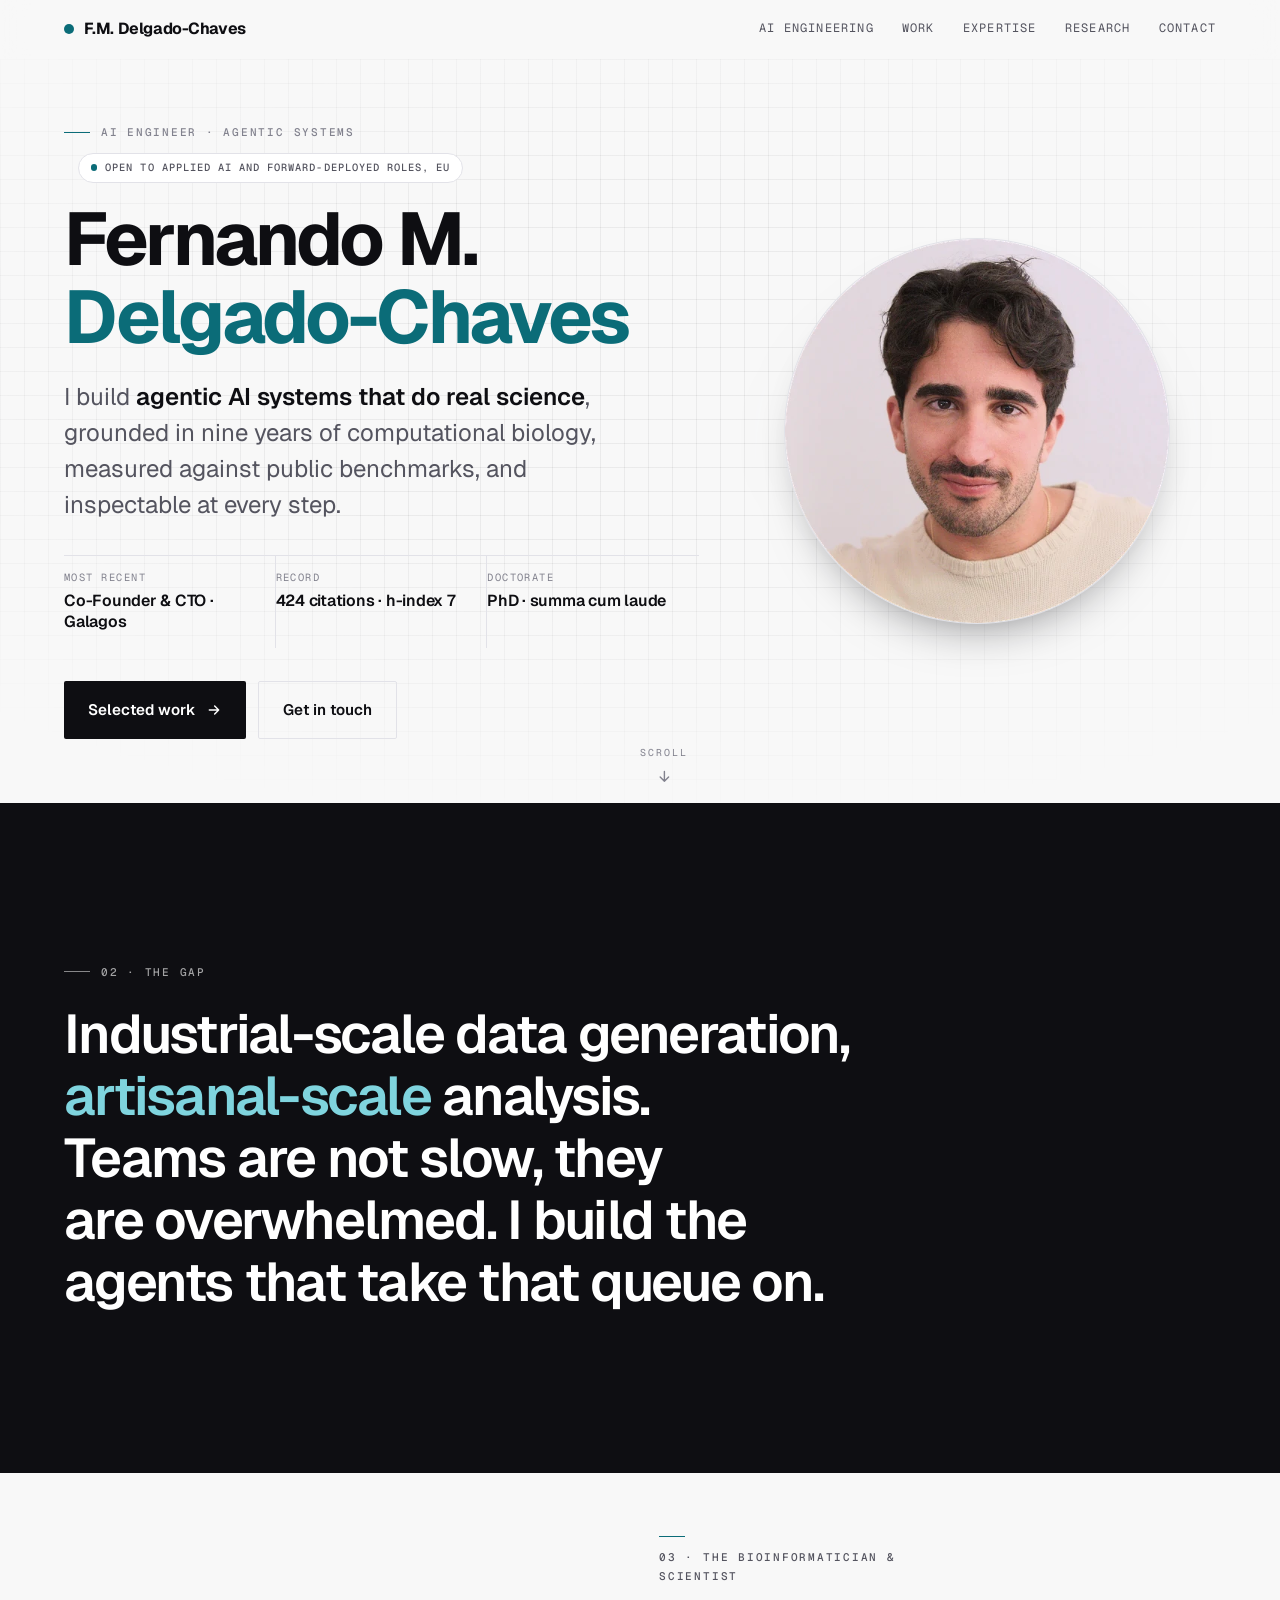
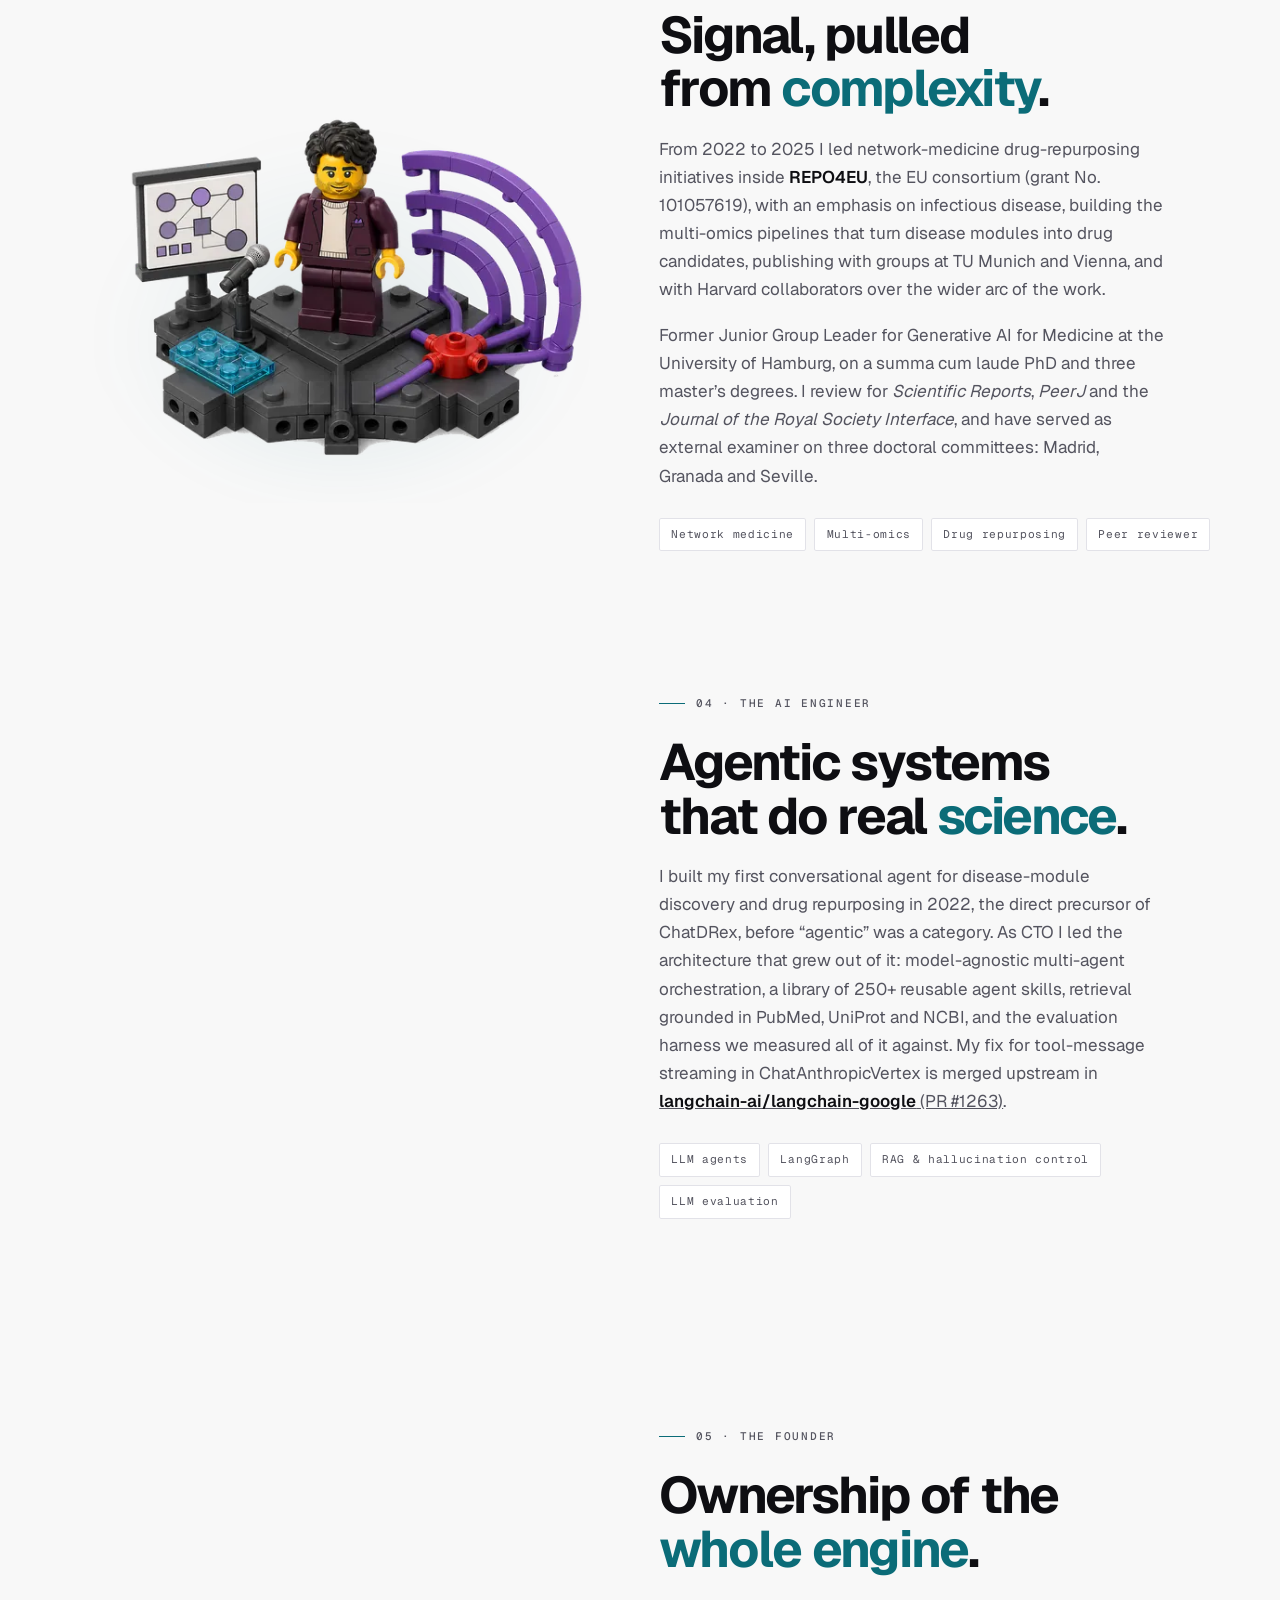
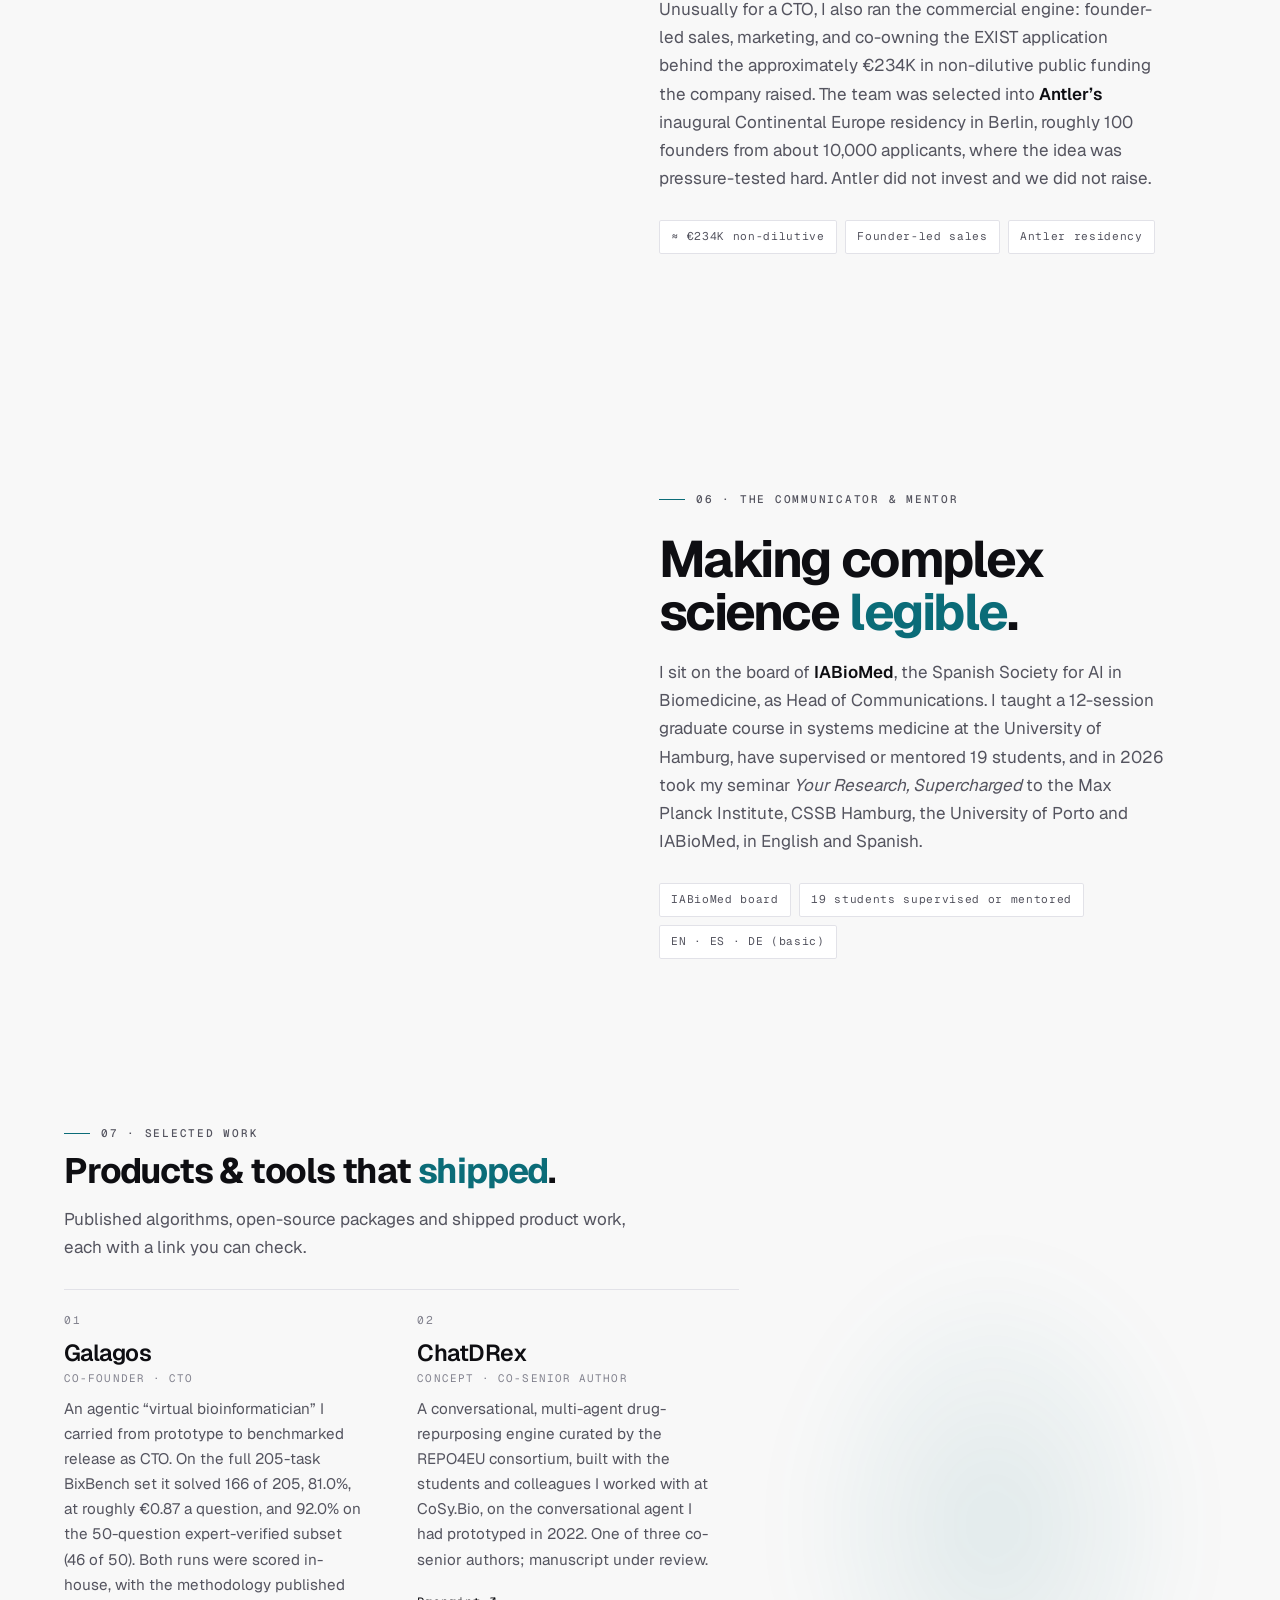
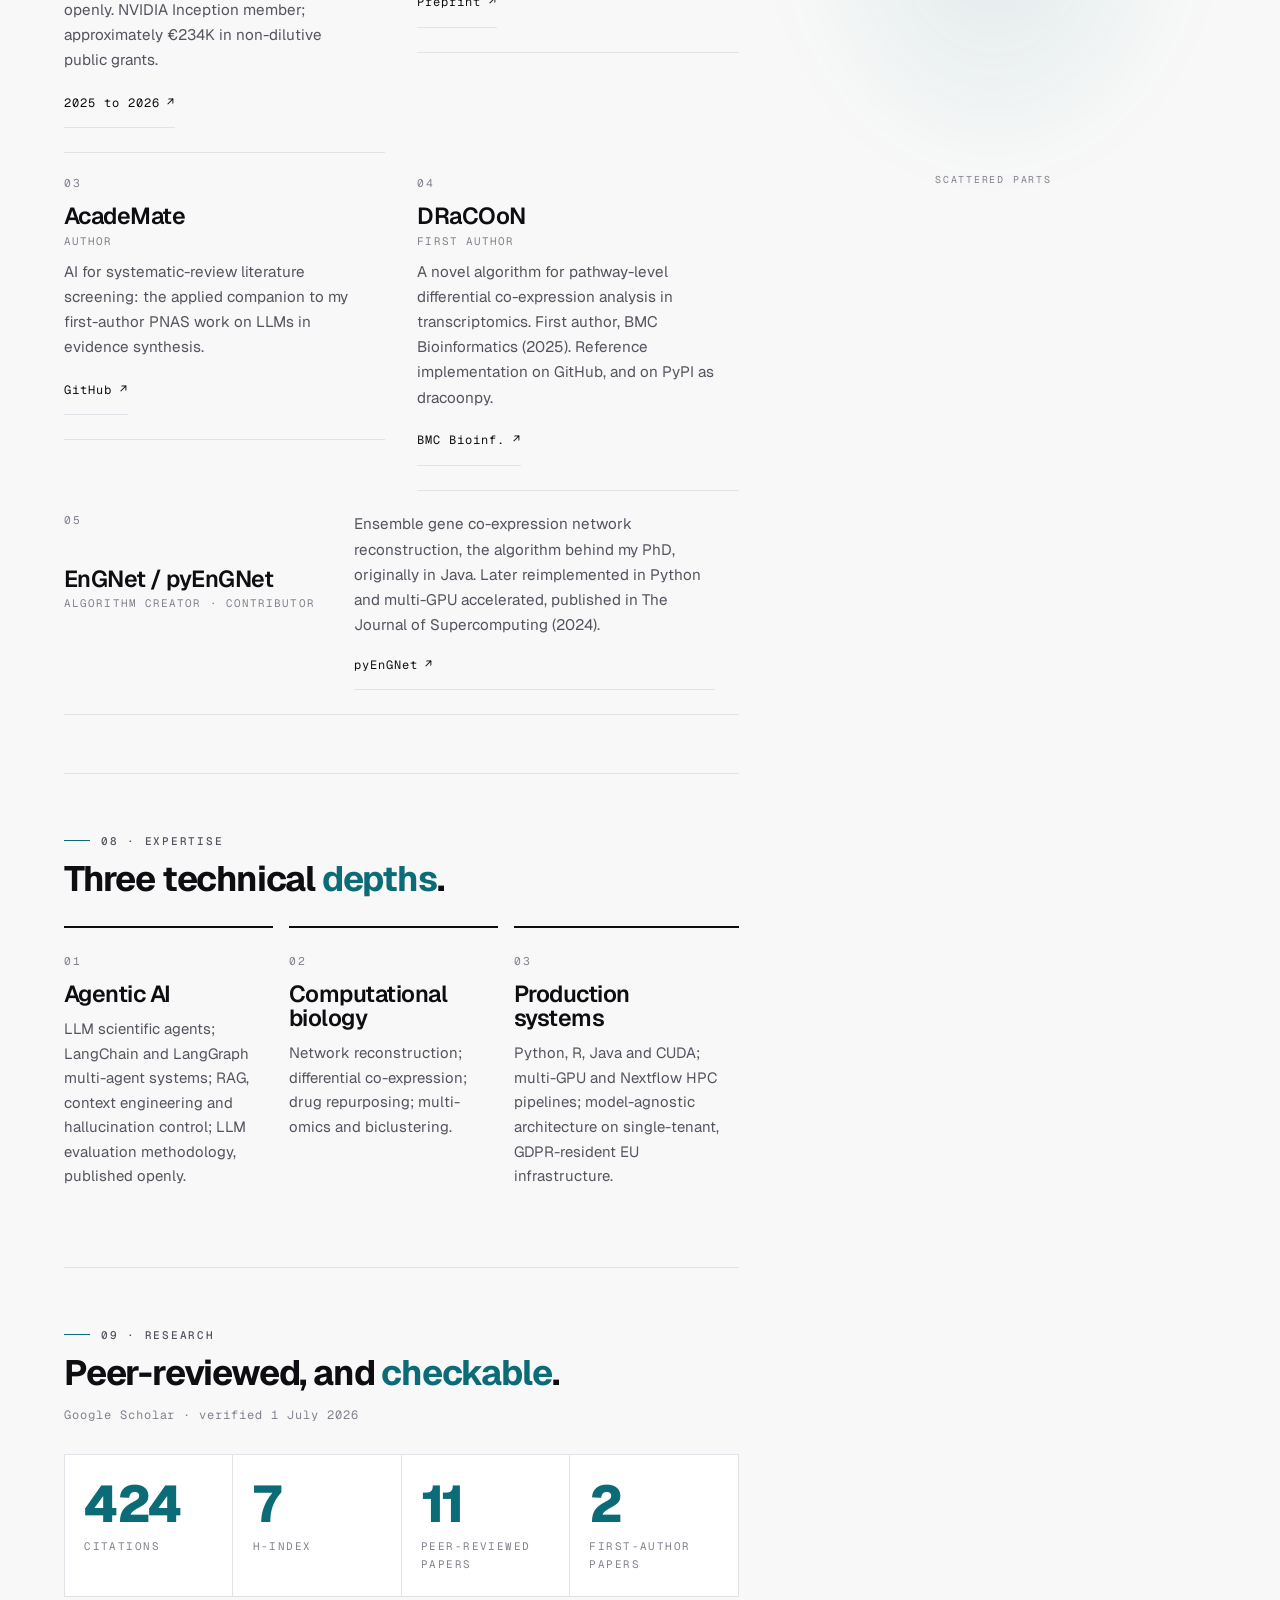
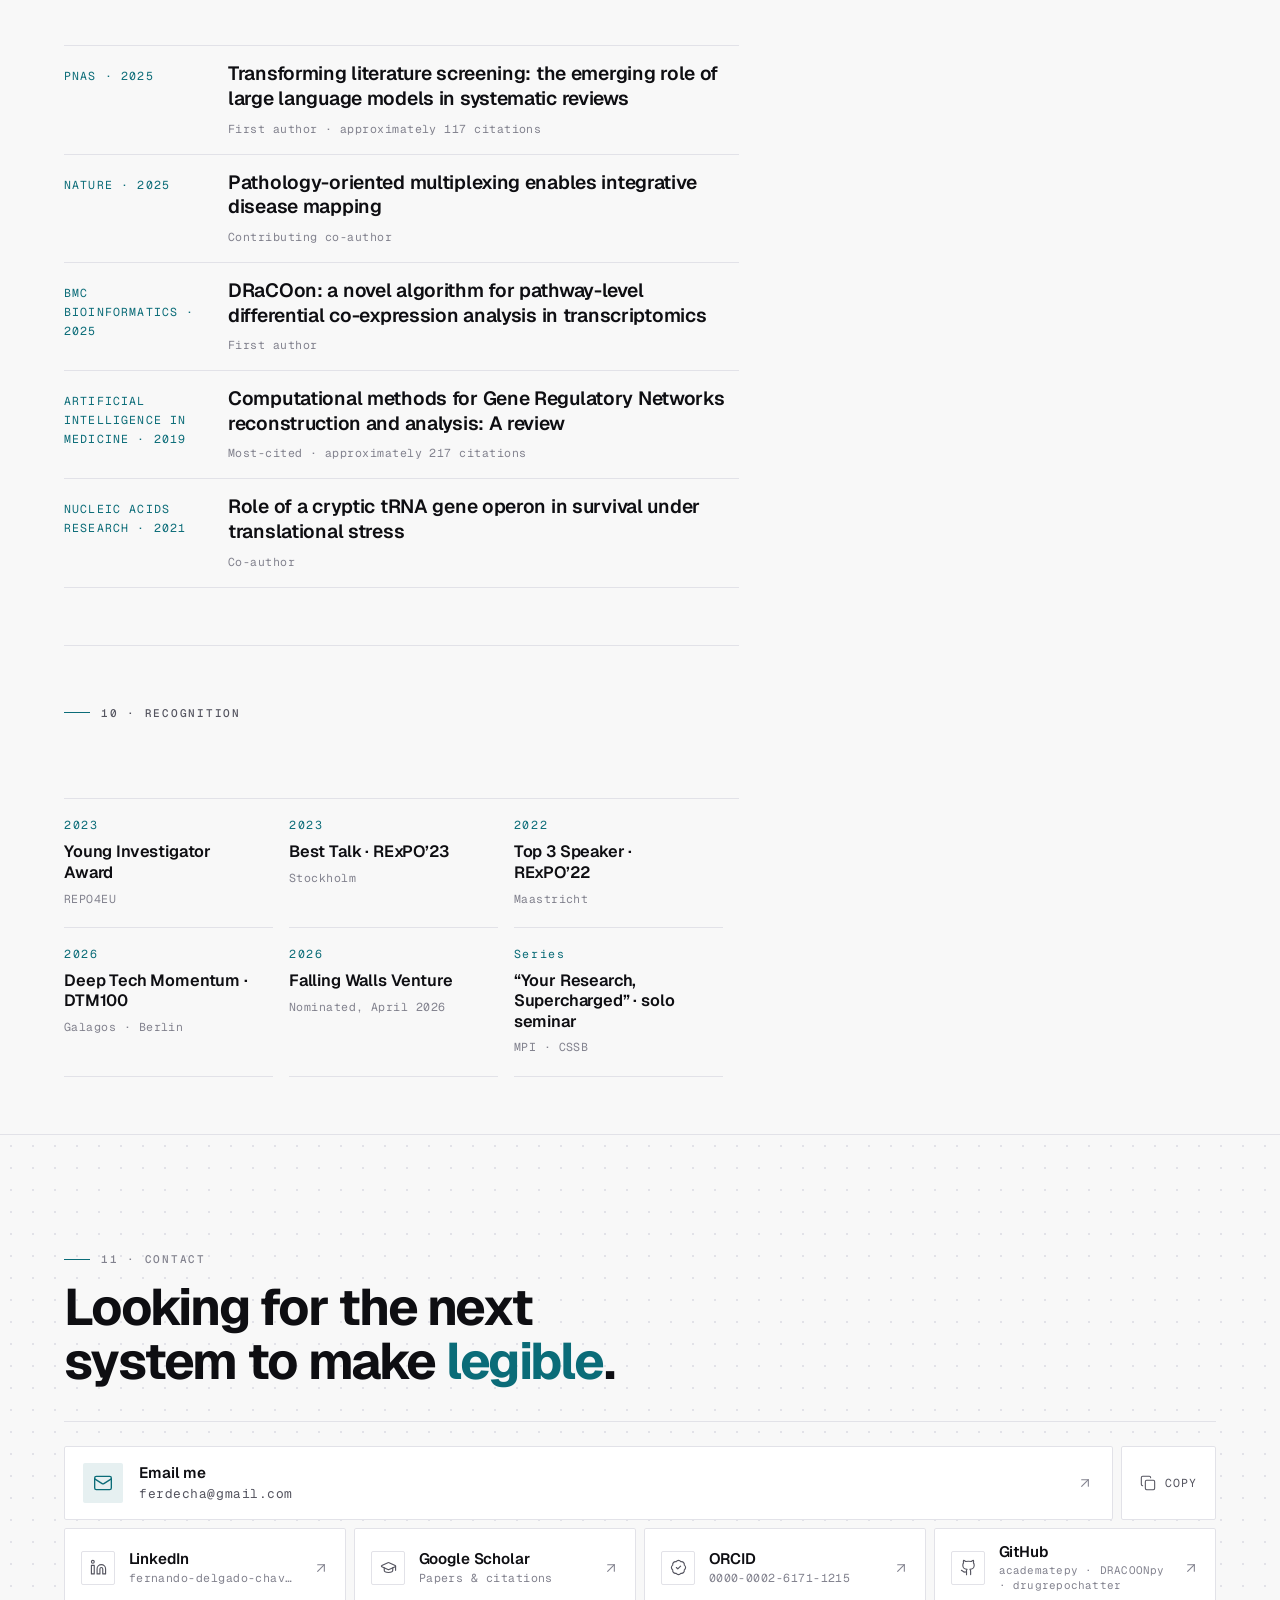
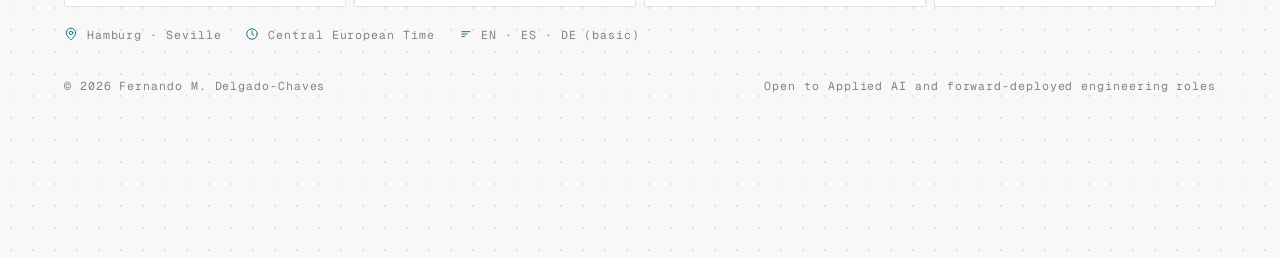
==== commit 51ccbc02: "Update site (2026-08-07 14:38)" ====
--- a/index.html
+++ b/index.html
@@ -5,16 +5,52 @@
 <meta http-equiv="Cache-Control" content="no-cache, must-revalidate">
 <meta name="viewport" content="width=device-width, initial-scale=1">
 <title>Fernando M. Delgado-Chaves, PhD — AI Engineer for Life Sciences</title>
-<meta name="description" content="AI engineer for the life sciences. I build agentic AI systems that do real science — grounded in a decade of computational biology, proven in shipped products, inspectable at every step.">
+<meta name="description" content="I build agentic AI and LLM systems that do real science, inspectable at every step. Nine years of computational biology, 424 citations. Open to EU roles.">
 <meta name="author" content="Fernando M. Delgado-Chaves">
 <meta name="theme-color" content="#F8F8F8">
+<!-- canonical + absolute social URLs: scrapers (LinkedIn especially) cannot
+     resolve a relative og:image, and the site is served from two origins -->
+<link rel="canonical" href="https://fernandodelgado.me/">
 <meta property="og:type" content="profile">
+<meta property="og:url" content="https://fernandodelgado.me/">
+<meta property="og:site_name" content="Fernando M. Delgado-Chaves">
 <meta property="og:title" content="Fernando M. Delgado-Chaves, PhD — AI Engineer for Life Sciences">
-<meta property="og:description" content="Agentic AI systems that do real science — grounded in a decade of computational biology and proven in shipped products.">
-<meta property="og:image" content="media/share.jpg">
+<meta property="og:description" content="Agentic AI and LLM systems that do real science, inspectable at every step. Nine years of computational biology, 424 citations. Open to EU roles.">
+<meta property="og:image" content="https://fernandodelgado.me/media/share.jpg">
+<meta property="og:image:secure_url" content="https://fernandodelgado.me/media/share.jpg">
+<meta property="og:image:type" content="image/jpeg">
 <meta property="og:image:width" content="1200">
 <meta property="og:image:height" content="630">
+<meta property="og:image:alt" content="Fernando M. Delgado-Chaves, PhD — AI engineer for life sciences">
 <meta name="twitter:card" content="summary_large_image">
+<meta name="twitter:title" content="Fernando M. Delgado-Chaves, PhD — AI Engineer for Life Sciences">
+<meta name="twitter:description" content="Agentic AI and LLM systems that do real science, inspectable at every step. Nine years of computational biology, 424 citations. Open to EU roles.">
+<meta name="twitter:image" content="https://fernandodelgado.me/media/share.jpg">
+<!-- Person schema: gives search engines and profile scrapers one machine-readable
+     identity, and ties this page to the ORCID/Scholar/GitHub records it cites -->
+<script type="application/ld+json">
+{
+  "@context": "https://schema.org",
+  "@type": "Person",
+  "name": "Fernando M. Delgado-Chaves",
+  "honorificSuffix": "PhD",
+  "jobTitle": "AI Engineer",
+  "url": "https://fernandodelgado.me/",
+  "image": "https://fernandodelgado.me/media/share.jpg",
+  "email": "ferdecha@gmail.com",
+  "sameAs": [
+    "https://www.linkedin.com/in/fernando-delgado-chaves",
+    "https://scholar.google.com/citations?user=LT3VzUgAAAAJ",
+    "https://orcid.org/0000-0002-6171-1215",
+    "https://github.com/fmdelgado"
+  ],
+  "identifier": {
+    "@type": "PropertyValue",
+    "propertyID": "ORCID",
+    "value": "0000-0002-6171-1215"
+  }
+}
+</script>
 <link rel="icon" href="data:image/svg+xml,%3Csvg xmlns='http://www.w3.org/2000/svg' viewBox='0 0 64 64'%3E%3Crect width='64' height='64' fill='%23fff'/%3E%3Ccircle cx='20' cy='22' r='7' fill='%230B6C78'/%3E%3Ccircle cx='44' cy='22' r='7' fill='%230050B6'/%3E%3Ccircle cx='20' cy='44' r='7' fill='%23D98C13'/%3E%3Ccircle cx='44' cy='44' r='7' fill='%23643E8F'/%3E%3C/svg%3E">
 <link rel="preconnect" href="https://fonts.googleapis.com">
 <link rel="preconnect" href="https://fonts.gstatic.com" crossorigin>
@@ -124,22 +160,36 @@
   text-decoration:none;display:flex;align-items:center;gap:.6rem;min-height:44px;padding-right:.5rem}
 .brand i{width:.62rem;height:.62rem;border-radius:50%;background:var(--accent);
   transition:background .5s ease;flex:none}
-nav{display:flex;gap:clamp(.9rem,2.2vw,2rem)}
+nav{display:flex;gap:clamp(.9rem,2.2vw,2rem);min-width:0}
 nav a{font-family:var(--mono);font-size:.75rem;letter-spacing:.1em;text-transform:uppercase;
   color:var(--ink-2);text-decoration:none;padding:.85rem 0;position:relative;transition:color .2s;
-  display:flex;align-items:center;min-height:44px}
+  display:flex;align-items:center;min-height:44px;white-space:nowrap;flex:none}
 nav a::after{content:"";position:absolute;left:0;right:100%;bottom:.7rem;height:1.5px;
   background:var(--accent);transition:right .28s cubic-bezier(.2,.7,.3,1)}
 nav a:hover{color:var(--ink)}
 nav a:hover::after{right:0}
 /* on narrow phones reclaim the space from the brand, not from the nav —
-   four jump targets matter more than the full name in the corner */
+   five jump targets matter more than the full name in the corner */
 @media(max-width:680px){
-  .brand{font-size:0}
+  .brand{font-size:0;flex:none;min-width:44px}
   .brand::after{content:"FMDC";font-size:1rem;letter-spacing:.02em}
-  nav{gap:.7rem}
-  nav a{font-size:.68rem;letter-spacing:.06em}
-  nav a:nth-child(2),nav a:nth-child(3){display:flex}
+  nav{gap:.6rem}
+  nav a{font-size:.66rem;letter-spacing:.04em}
+  nav a:nth-child(2),nav a:nth-child(3),nav a:nth-child(4),nav a:nth-child(5){display:flex}
+}
+/* below 480px five labels cannot fit on one line at a legible size (measured:
+   the strip is 322px wide and the header gives it 322px only at 480px). Rather
+   than drop a jump target or shrink it under the 44px tap floor, the nav becomes
+   its own horizontal scroll strip — the PAGE still never scrolls sideways — with
+   a fade on the trailing edge to show there is more. Scoped to the range where it
+   genuinely overflows, so the fade never lies. */
+@media(max-width:479px){
+  nav{overflow-x:auto;overflow-y:hidden;scrollbar-width:none;-ms-overflow-style:none;
+    -webkit-overflow-scrolling:touch;overscroll-behavior-x:contain;
+    -webkit-mask-image:linear-gradient(90deg,#000 calc(100% - 1.6rem),transparent);
+    mask-image:linear-gradient(90deg,#000 calc(100% - 1.6rem),transparent);
+    padding-right:.4rem}
+  nav::-webkit-scrollbar{display:none}
 }
 
 /* ── hero ─────────────────────────────────────────────── */
@@ -166,7 +216,9 @@
   /* a zero-height full-basis spacer forces the wrap, so the pill keeps its
      shrink-to-fit width instead of stretching into a full-width bar */
   .part:has(.status)::after{content:"";flex-basis:100%;height:0;order:1}
-  .status{display:inline-flex;margin-left:0;margin-top:0;order:2;flex:0 0 auto}
+  /* shrink-to-fit while it fits; below that the pill wraps its own text
+     rather than pushing the page into horizontal scroll */
+  .status{display:inline-flex;margin-left:0;margin-top:0;order:2;flex:0 1 auto;max-width:100%}
 }
 
 /* the hero portrait: a real face, circular, held by the accent halo */
@@ -280,6 +332,9 @@
 
 /* ── generic section frame ────────────────────────────── */
 section{scroll-margin-top:72px}
+/* chapters are anchor targets too (the nav routes to #dimension-2), so they need
+   the same clearance under the sticky header */
+.chapter[id]{scroll-margin-top:72px}
 .band{padding-block:clamp(3.5rem,8vw,7rem);border-top:1px solid var(--rule)}
 .band-head{margin-bottom:clamp(2rem,4vw,3.25rem);max-width:60ch}
 .band-head h2{margin:.7rem 0 .9rem}
@@ -359,6 +414,10 @@
 .reach-txt b{font-size:.95rem;font-weight:600;letter-spacing:-.01em;line-height:1.3}
 .reach-sub{font-family:var(--mono);font-size:.72rem;letter-spacing:.04em;color:var(--ink-3);
   line-height:1.4;overflow:hidden;text-overflow:ellipsis;white-space:nowrap}
+/* one sub-label names repositories rather than a handle; it is allowed to wrap
+   instead of being ellipsed away, since the names are the point */
+.reach-sub-wrap{white-space:normal;overflow-wrap:anywhere;text-overflow:clip;
+  letter-spacing:.02em;font-size:.68rem}
 .reach-go{margin-left:auto;flex:none;display:grid;place-items:center;color:var(--ink-3);
   transition:transform .25s,color .25s}
 .reach-go svg{width:16px;height:16px;display:block}
@@ -566,16 +625,17 @@
 </style>
 </head>
 <body>
-<a class="skip" href="#main">Skip to content</a>
+<a data-copy="page.a" class="skip" href="#main">Skip to content</a>
 
 <header id="hdr">
   <div class="wrap">
-    <a class="brand" href="#top"><i></i>F.M. Delgado-Chaves</a>
+    <a data-copy="hdr.a" class="brand" href="#top"><i></i>F.M. Delgado-Chaves</a>
     <nav>
-      <a href="#work">Work</a>
-      <a href="#expertise">Expertise</a>
-      <a href="#research">Research</a>
-      <a href="#contact">Contact</a>
+      <a data-copy="nav.a5" href="#dimension-2">AI engineering</a>
+      <a data-copy="nav.a" href="#work">Work</a>
+      <a data-copy="nav.a2" href="#expertise">Expertise</a>
+      <a data-copy="nav.a3" href="#research">Research</a>
+      <a data-copy="nav.a4" href="#contact">Contact</a>
     </nav>
   </div>
 </header>
@@ -589,18 +649,18 @@
 <section class="hero grid-bg" data-band="teal">
   <div class="wrap hero-grid">
     <div>
-      <p class="part rise">AI engineer · Life sciences<span class="status"><b></b>Open to new roles</span></p>
-      <h1 class="rise d1">Fernando M.<span>Delgado-Chaves</span></h1>
-      <p class="lede rise d2">I build <strong>AI systems that do real science</strong> — grounded in a decade of computational biology, proven in shipped products, and inspectable at every step.</p>
+      <p data-copy="section.p" class="part rise">AI engineer · Agentic systems<span class="status"><b></b>Open to Applied AI and forward-deployed roles, EU</span></p>
+      <h1 data-copy="section.h1" class="rise d1">Fernando M.<span>Delgado-Chaves</span></h1>
+      <p data-copy="section.p2" class="lede rise d2">I build <strong>agentic AI systems that do real science</strong>, grounded in nine years of computational biology, measured against public benchmarks, and inspectable at every step.</p>
       <div class="chips rise d3" style="margin-top:2rem">
-        <div class="chip"><small>Now</small><b>Co-Founder &amp; CTO · Galagos</b></div>
-        <div class="chip"><small>Record</small><b>424 citations · h-index 7</b></div>
-        <div class="chip"><small>Doctorate</small><b>PhD · summa cum laude</b></div>
+        <div class="chip"><small data-copy="section.small">Most recent</small><b>Co-Founder &amp; CTO · Galagos</b></div>
+        <div class="chip"><small data-copy="section.small2">Record</small><b>424 citations · h-index 7</b></div>
+        <div class="chip"><small data-copy="section.small3">Doctorate</small><b>PhD · summa cum laude</b></div>
       </div>
       <div class="cta rise d4">
         <a class="btn btn-solid" href="#work">Selected work
           <svg viewBox="0 0 24 24" fill="none" stroke="currentColor" stroke-width="2.2" stroke-linecap="round" stroke-linejoin="round" aria-hidden="true"><path d="M5 12h14M13 6l6 6-6 6"/></svg></a>
-        <a class="btn btn-line" href="#contact">Get in touch</a>
+        <a data-copy="section.a" class="btn btn-line" href="#contact">Get in touch</a>
       </div>
     </div>
     <div class="hero-fig rise d2">
@@ -621,8 +681,8 @@
   <video id="gapFilm" muted loop playsinline preload="none" aria-hidden="true"
          poster="media/hero/hero-poster.jpg" width="960" height="540"></video>
   <div class="wrap">
-    <p class="part rise" style="margin-bottom:1.4rem">02 — The gap</p>
-    <blockquote class="rise d1">Industrial-scale data generation, <em>artisanal-scale</em> analysis. My work closes that gap — without giving up rigor.</blockquote>
+    <p data-copy="section.p3" class="part rise" style="margin-bottom:1.4rem">02 · The gap</p>
+    <blockquote data-copy="section.blockquote" class="rise d1">Industrial-scale data generation, <em>artisanal-scale</em> analysis. Teams are not slow, they are overwhelmed. I build the agents that take that queue on.</blockquote>
   </div>
 </section>
 
@@ -658,49 +718,49 @@
     <div class="chapters" id="chapters">
 
       <article class="chapter" data-act="0" data-accent="teal" id="dimension-1">
-        <p class="part">03 — The bioinformatician &amp; scientist</p>
-        <h2>Signal, pulled from <em>complexity</em>.</h2>
-        <p>For three years I led network-medicine drug repurposing inside <strong>REPO4EU</strong>, the EU consortium (grant No. 101057619), with an emphasis on infectious disease — building the multi-omics pipelines that turn disease modules into drug candidates, alongside groups at TU Munich, Vienna and Harvard.</p>
-        <p>Former Junior Group Leader for Generative AI for Medicine at the University of Hamburg, on a summa cum laude PhD and three master’s degrees. I review for <em class="prose">Scientific Reports</em>, <em class="prose">PeerJ</em> and the <em class="prose">Journal of the Royal Society Interface</em>, and have served as external examiner on three doctoral committees — Madrid, Granada and Seville.</p>
+        <p data-copy="dimension-1.p" class="part">03 · The bioinformatician &amp; scientist</p>
+        <h2 data-copy="dimension-1.h2">Signal, pulled from <em>complexity</em>.</h2>
+        <p data-copy="dimension-1.p2">From 2022 to 2025 I led network-medicine drug-repurposing initiatives inside <strong>REPO4EU</strong>, the EU consortium (grant No. 101057619), with an emphasis on infectious disease, building the multi-omics pipelines that turn disease modules into drug candidates, publishing with groups at TU Munich and Vienna, and with Harvard collaborators over the wider arc of the work.</p>
+        <p data-copy="dimension-1.p3">Former Junior Group Leader for Generative AI for Medicine at the University of Hamburg, on a summa cum laude PhD and three master’s degrees. I review for <em class="prose">Scientific Reports</em>, <em class="prose">PeerJ</em> and the <em class="prose">Journal of the Royal Society Interface</em>, and have served as external examiner on three doctoral committees: Madrid, Granada and Seville.</p>
         <div class="facts">
-          <span class="fact">Network medicine</span>
-          <span class="fact">Multi-omics</span>
-          <span class="fact">Drug repurposing</span>
-          <span class="fact">Peer reviewer</span>
+          <span data-copy="dimension-1.span" class="fact">Network medicine</span>
+          <span data-copy="dimension-1.span2" class="fact">Multi-omics</span>
+          <span data-copy="dimension-1.span3" class="fact">Drug repurposing</span>
+          <span data-copy="dimension-1.span4" class="fact">Peer reviewer</span>
         </div>
       </article>
 
       <article class="chapter" data-act="1" data-accent="blue" id="dimension-2">
-        <p class="part">04 — The AI engineer</p>
-        <h2>Agentic systems that do real <em>science</em>.</h2>
-        <p>I built my first conversational agent for disease-module discovery and drug repurposing in 2022 — the direct precursor of ChatDRex — years before “agentic” became a category. The same discipline ships today as 250+ reusable agent skills, self-healing code and model-agnostic orchestration.</p>
+        <p data-copy="dimension-2.p" class="part">04 · The AI engineer</p>
+        <h2 data-copy="dimension-2.h2">Agentic systems that do real <em>science</em>.</h2>
+        <p data-copy="dimension-2.p2">I built my first conversational agent for disease-module discovery and drug repurposing in 2022, the direct precursor of ChatDRex, before “agentic” was a category. As CTO I led the architecture that grew out of it: model-agnostic multi-agent orchestration, a library of 250+ reusable agent skills, retrieval grounded in PubMed, UniProt and NCBI, and the evaluation harness we measured all of it against. My fix for tool-message streaming in ChatAnthropicVertex is merged upstream in <a href="https://github.com/langchain-ai/langchain-google/pull/1263" target="_blank" rel="noopener"><strong>langchain-ai/langchain-google</strong> (PR #1263)</a>.</p>
         <div class="facts">
-          <span class="fact">LLM agents</span>
-          <span class="fact">LangGraph</span>
-          <span class="fact">RAG &amp; hallucination control</span>
-          <span class="fact">Benchmark design</span>
+          <span data-copy="dimension-2.span" class="fact">LLM agents</span>
+          <span data-copy="dimension-2.span2" class="fact">LangGraph</span>
+          <span data-copy="dimension-2.span3" class="fact">RAG &amp; hallucination control</span>
+          <span data-copy="dimension-2.span4" class="fact">LLM evaluation</span>
         </div>
       </article>
 
       <article class="chapter" data-act="2" data-accent="amber" id="dimension-3">
-        <p class="part">05 — The founder</p>
-        <h2>Ownership of the <em>whole engine</em>.</h2>
-        <p>Unusually for a CTO, I also run the commercial engine — founder-led sales, marketing, and the non-dilutive grant strategy behind approximately €234K in public funding. The team was selected into <strong>Antler’s</strong> inaugural Continental Europe residency in Berlin, a cohort billed at roughly the top 0.2% of applicants, where the idea was pressure-tested without taking investment.</p>
+        <p data-copy="dimension-3.p" class="part">05 · The founder</p>
+        <h2 data-copy="dimension-3.h2">Ownership of the <em>whole engine</em>.</h2>
+        <p data-copy="dimension-3.p2">Unusually for a CTO, I also ran the commercial engine: founder-led sales, marketing, and co-owning the EXIST application behind the approximately €234K in non-dilutive public funding the company raised. The team was selected into <strong>Antler’s</strong> inaugural Continental Europe residency in Berlin, roughly 100 founders from about 10,000 applicants, where the idea was pressure-tested hard. Antler did not invest and we did not raise.</p>
         <div class="facts">
-          <span class="fact">≈ €234K non-dilutive</span>
-          <span class="fact">Founder-led sales</span>
-          <span class="fact">Antler residency</span>
+          <span data-copy="dimension-3.span" class="fact">≈ €234K non-dilutive</span>
+          <span data-copy="dimension-3.span2" class="fact">Founder-led sales</span>
+          <span data-copy="dimension-3.span3" class="fact">Antler residency</span>
         </div>
       </article>
 
       <article class="chapter" data-act="3" data-accent="violet" id="dimension-4">
-        <p class="part">06 — The communicator &amp; mentor</p>
-        <h2>Making complex science <em>legible</em>.</h2>
-        <p>I sit on the board of <strong>IABioMed</strong>, the Spanish Society for AI in Biomedicine, as Head of Communications. I taught a 12-session graduate course in systems medicine at the University of Hamburg, have mentored roughly 19 students, and take my seminar <em class="prose">Your Research, Supercharged</em> to institutes across Europe — in English and Spanish.</p>
+        <p data-copy="dimension-4.p" class="part">06 · The communicator &amp; mentor</p>
+        <h2 data-copy="dimension-4.h2">Making complex science <em>legible</em>.</h2>
+        <p data-copy="dimension-4.p2">I sit on the board of <strong>IABioMed</strong>, the Spanish Society for AI in Biomedicine, as Head of Communications. I taught a 12-session graduate course in systems medicine at the University of Hamburg, have supervised or mentored 19 students, and in 2026 took my seminar <em class="prose">Your Research, Supercharged</em> to the Max Planck Institute, CSSB Hamburg, the University of Porto and IABioMed, in English and Spanish.</p>
         <div class="facts">
-          <span class="fact">IABioMed board</span>
-          <span class="fact">≈ 19 students mentored</span>
-          <span class="fact">EN · ES · DE</span>
+          <span data-copy="dimension-4.span" class="fact">IABioMed board</span>
+          <span data-copy="dimension-4.span2" class="fact">19 students supervised or mentored</span>
+          <span data-copy="dimension-4.span3" class="fact">EN · ES · DE (basic)</span>
         </div>
       </article>
 
@@ -716,40 +776,40 @@
 <section class="band" id="work" data-band="blue">
   <div class="wrap">
     <div class="band-head">
-      <p class="part rise">07 — Selected work</p>
-      <h2 class="rise d1">Products &amp; tools that <em>shipped</em>.</h2>
-      <p class="rise d2">Live demos, published algorithms, and open-source packages — each with public proof.</p>
+      <p data-copy="work.p" class="part rise">07 · Selected work</p>
+      <h2 data-copy="work.h2" class="rise d1">Products &amp; tools that <em>shipped</em>.</h2>
+      <p data-copy="work.p2" class="rise d2">Published algorithms, open-source packages and shipped product work, each with a link you can check.</p>
     </div>
     <div class="cards">
       <article class="card rise">
-        <span class="no">01</span>
-        <h3>Galagos <small>Co-Founder · CTO</small></h3>
-        <p>An agentic “virtual bioinformatician.” As of 2026, Galagos scored 92% on BixBench-Verified-50 (tied top of the public leaderboard); is an NVIDIA Inception member; and secured approximately €234K in non-dilutive public grants.</p>
-        <a class="go" href="https://galagos.ai" target="_blank" rel="noopener">2025 — now ↗</a>
+        <span data-copy="work.span" class="no">01</span>
+        <h3 data-copy="work.h3">Galagos <small>Co-Founder · CTO</small></h3>
+        <p data-copy="work.p3">An agentic “virtual bioinformatician” I carried from prototype to benchmarked release as CTO. On the full 205-task BixBench set it solved 166 of 205, 81.0%, at roughly €0.87 a question, and 92.0% on the 50-question expert-verified subset (46 of 50). Both runs were scored in-house, with the methodology published openly. NVIDIA Inception member; approximately €234K in non-dilutive public grants.</p>
+        <a data-copy="work.a" class="go" href="https://galagos.ai" target="_blank" rel="noopener">2025 to 2026 ↗</a>
       </article>
       <article class="card rise d1">
-        <span class="no">02</span>
-        <h3>ChatDRex <small>Concept · Co-senior author</small></h3>
-        <p>A conversational, multi-agent drug-repurposing engine curated by the REPO4EU consortium — built by the Master’s students I supervised, on the conversational agent I had prototyped in 2022. One of three co-senior authors; manuscript under review.</p>
-        <a class="go" href="https://arxiv.org/abs/2511.21438" target="_blank" rel="noopener">Preprint ↗</a>
+        <span data-copy="work.span2" class="no">02</span>
+        <h3 data-copy="work.h32">ChatDRex <small>Concept · Co-senior author</small></h3>
+        <p data-copy="work.p4">A conversational, multi-agent drug-repurposing engine curated by the REPO4EU consortium, built with the students and colleagues I worked with at CoSy.Bio, on the conversational agent I had prototyped in 2022. One of three co-senior authors; manuscript under review.</p>
+        <a data-copy="work.a2" class="go" href="https://arxiv.org/abs/2511.21438" target="_blank" rel="noopener">Preprint ↗</a>
       </article>
       <article class="card rise d2">
-        <span class="no">03</span>
-        <h3>AcadeMate <small>Author</small></h3>
-        <p>AI for systematic-review literature screening — the applied companion to my first-author PNAS work on LLMs in evidence synthesis.</p>
-        <a class="go" href="https://github.com/fmdelgado/academatepy" target="_blank" rel="noopener">GitHub ↗</a>
+        <span data-copy="work.span3" class="no">03</span>
+        <h3 data-copy="work.h33">AcadeMate <small>Author</small></h3>
+        <p data-copy="work.p5">AI for systematic-review literature screening: the applied companion to my first-author PNAS work on LLMs in evidence synthesis.</p>
+        <a data-copy="work.a3" class="go" href="https://github.com/fmdelgado/academatepy" target="_blank" rel="noopener">GitHub ↗</a>
       </article>
       <article class="card rise">
-        <span class="no">04</span>
-        <h3>DRaCOoN <small>First author</small></h3>
-        <p>A novel algorithm for pathway-level differential co-expression analysis in transcriptomics. Published in BMC Bioinformatics (2025); open source.</p>
-        <a class="go" href="https://link.springer.com/article/10.1186/s12859-025-06162-9" target="_blank" rel="noopener">BMC Bioinf. ↗</a>
+        <span data-copy="work.span4" class="no">04</span>
+        <h3 data-copy="work.h34">DRaCOoN <small>First author</small></h3>
+        <p data-copy="work.p6">A novel algorithm for pathway-level differential co-expression analysis in transcriptomics. First author, BMC Bioinformatics (2025). Reference implementation on GitHub, and on PyPI as dracoonpy.</p>
+        <a data-copy="work.a4" class="go" href="https://link.springer.com/article/10.1186/s12859-025-06162-9" target="_blank" rel="noopener">BMC Bioinf. ↗</a>
       </article>
       <article class="card rise d1">
-        <span class="no">05</span>
-        <h3>EnGNet / pyEnGNet <small>Algorithm creator · pyEnGNet contributor</small></h3>
-        <p>Ensemble gene co-expression network reconstruction, later GPU-accelerated — the algorithm behind my PhD, and a registered patent.</p>
-        <a class="go" href="https://github.com/aureliolfdez/pyengnet" target="_blank" rel="noopener">pyEnGNet ↗</a>
+        <span data-copy="work.span5" class="no">05</span>
+        <h3 data-copy="work.h35">EnGNet / pyEnGNet <small>Algorithm creator · contributor</small></h3>
+        <p data-copy="work.p7">Ensemble gene co-expression network reconstruction, the algorithm behind my PhD, originally in Java. Later reimplemented in Python and multi-GPU accelerated, published in The Journal of Supercomputing (2024).</p>
+        <a data-copy="work.a5" class="go" href="https://github.com/Daiego43/pyEnGNet" target="_blank" rel="noopener">pyEnGNet ↗</a>
       </article>
     </div>
   </div>
@@ -759,24 +819,24 @@
 <section class="band" id="expertise" data-band="teal">
   <div class="wrap">
     <div class="band-head">
-      <p class="part rise">08 — Expertise</p>
-      <h2 class="rise d1">Three technical <em>depths</em>.</h2>
+      <p data-copy="expertise.p" class="part rise">08 · Expertise</p>
+      <h2 data-copy="expertise.h2" class="rise d1">Three technical <em>depths</em>.</h2>
     </div>
     <div class="depths">
       <div class="depth rise">
-        <span class="no">01</span>
-        <h3>Agentic AI</h3>
-        <p>LLM scientific agents; LangGraph and multi-agent systems; RAG and hallucination control; evaluation and benchmark design.</p>
+        <span data-copy="expertise.span" class="no">01</span>
+        <h3 data-copy="expertise.h3">Agentic AI</h3>
+        <p data-copy="expertise.p2">LLM scientific agents; LangChain and LangGraph multi-agent systems; RAG, context engineering and hallucination control; LLM evaluation methodology, published openly.</p>
       </div>
       <div class="depth rise d1">
-        <span class="no">02</span>
-        <h3>Computational biology</h3>
-        <p>Network reconstruction; differential co-expression; drug repurposing; multi-omics and biclustering.</p>
+        <span data-copy="expertise.span2" class="no">02</span>
+        <h3 data-copy="expertise.h32">Computational biology</h3>
+        <p data-copy="expertise.p3">Network reconstruction; differential co-expression; drug repurposing; multi-omics and biclustering.</p>
       </div>
       <div class="depth rise d2">
-        <span class="no">03</span>
-        <h3>Production systems</h3>
-        <p>Python and R; GPU-accelerated pipelines; Nextflow and HPC; model-agnostic architecture.</p>
+        <span data-copy="expertise.span3" class="no">03</span>
+        <h3 data-copy="expertise.h33">Production systems</h3>
+        <p data-copy="expertise.p4">Python, R, Java and CUDA; multi-GPU and Nextflow HPC pipelines; model-agnostic architecture on single-tenant, GDPR-resident EU infrastructure.</p>
       </div>
     </div>
   </div>
@@ -786,36 +846,36 @@
 <section class="band" id="research" data-band="teal">
   <div class="wrap">
     <div class="band-head">
-      <p class="part rise">09 — Research</p>
-      <h2 class="rise d1">Peer-reviewed <em>credibility</em>.</h2>
-      <p class="rise d2" style="font-family:var(--mono);font-size:.75rem;letter-spacing:.08em;color:var(--ink-3)">Google Scholar · verified 1 July 2026</p>
+      <p data-copy="research.p" class="part rise">09 · Research</p>
+      <h2 data-copy="research.h2" class="rise d1">Peer-reviewed, and <em>checkable</em>.</h2>
+      <p data-copy="research.p2" class="rise d2" style="font-family:var(--mono);font-size:.75rem;letter-spacing:.08em;color:var(--ink-3)">Google Scholar · verified 1 July 2026</p>
     </div>
     <div class="metrics rise">
-      <div class="metric"><b>424</b><span>Citations</span></div>
-      <div class="metric"><b>7</b><span>h-index</span></div>
-      <div class="metric"><b>27</b><span>Works</span></div>
-      <div class="metric"><b>2</b><span>Nature / PNAS</span></div>
+      <div class="metric"><b data-copy="research.b">424</b><span data-copy="research.span">Citations</span></div>
+      <div class="metric"><b data-copy="research.b2">7</b><span data-copy="research.span2">h-index</span></div>
+      <div class="metric"><b data-copy="research.b3">11</b><span data-copy="research.span3">Peer-reviewed papers</span></div>
+      <div class="metric"><b data-copy="research.b4">2</b><span data-copy="research.span4">First-author papers</span></div>
     </div>
     <div class="papers">
       <article class="paper rise">
-        <p class="venue">PNAS · 2025</p>
-        <div><h3>Transforming literature screening: the emerging role of large language models in systematic reviews</h3><p class="role">First author · approximately 117 citations</p></div>
+        <p data-copy="research.p3" class="venue">PNAS · 2025</p>
+        <div><h3 data-copy="research.h3">Transforming literature screening: the emerging role of large language models in systematic reviews</h3><p data-copy="research.p4" class="role">First author · approximately 117 citations</p></div>
       </article>
       <article class="paper rise">
-        <p class="venue">Nature · 2025</p>
-        <div><h3>Pathology-oriented multiplexing enables integrative disease mapping</h3><p class="role">Contributing co-author</p></div>
+        <p data-copy="research.p5" class="venue">Nature · 2025</p>
+        <div><h3 data-copy="research.h32">Pathology-oriented multiplexing enables integrative disease mapping</h3><p data-copy="research.p6" class="role">Contributing co-author</p></div>
       </article>
       <article class="paper rise">
-        <p class="venue">BMC Bioinformatics · 2025</p>
-        <div><h3>DRaCOoN: pathway-level differential co-expression analysis in transcriptomics</h3><p class="role">First author</p></div>
+        <p data-copy="research.p7" class="venue">BMC Bioinformatics · 2025</p>
+        <div><h3 data-copy="research.h33">DRaCOon: a novel algorithm for pathway-level differential co-expression analysis in transcriptomics</h3><p data-copy="research.p8" class="role">First author</p></div>
       </article>
       <article class="paper rise">
-        <p class="venue">Artificial Intelligence in Medicine · 2019</p>
-        <div><h3>Computational methods for gene regulatory network reconstruction: a review</h3><p class="role">Most-cited · approximately 217 citations</p></div>
+        <p data-copy="research.p9" class="venue">Artificial Intelligence in Medicine · 2019</p>
+        <div><h3 data-copy="research.h34">Computational methods for Gene Regulatory Networks reconstruction and analysis: A review</h3><p data-copy="research.p10" class="role">Most-cited · approximately 217 citations</p></div>
       </article>
       <article class="paper rise">
-        <p class="venue">Nucleic Acids Research · 2021</p>
-        <div><h3>Role of a cryptic tRNA gene operon in survival under translational stress</h3><p class="role">Co-author</p></div>
+        <p data-copy="research.p11" class="venue">Nucleic Acids Research · 2021</p>
+        <div><h3 data-copy="research.h35">Role of a cryptic tRNA gene operon in survival under translational stress</h3><p data-copy="research.p12" class="role">Co-author</p></div>
       </article>
     </div>
   </div>
@@ -825,16 +885,16 @@
 <section class="band" id="recognition" data-band="amber">
   <div class="wrap">
     <div class="band-head">
-      <p class="part rise">10 — Recognition</p>
-      <h2 class="rise d1">Awards, talks &amp; a <em>public point of view</em>.</h2>
+      <p data-copy="recognition.p" class="part rise">10 · Recognition</p>
+      <h2 data-copy="recognition.h2" class="rise d1">Awards, talks &amp; a <em>public point of view</em>.</h2>
     </div>
     <div class="awards">
-      <article class="award rise"><p class="yr">2023</p><h3>Young Investigator Award</h3><p>REPO4EU</p></article>
-      <article class="award rise d1"><p class="yr">2023</p><h3>Best Talk — RExPO’23</h3><p>Stockholm</p></article>
-      <article class="award rise d2"><p class="yr">2022</p><h3>Top 3 Speaker — RExPO’22</h3><p>Maastricht</p></article>
-      <article class="award rise"><p class="yr">2026</p><h3>Deep Tech Momentum · DTM100</h3><p>Berlin</p></article>
-      <article class="award rise d1"><p class="yr">2026</p><h3>Falling Walls Venture — nominated</h3><p>Pending</p></article>
-      <article class="award rise d2"><p class="yr">Series</p><h3>“Your Research, Supercharged” — solo seminar</h3><p>MPI · CSSB</p></article>
+      <article class="award rise"><p data-copy="recognition.p2" class="yr">2023</p><h3 data-copy="recognition.h3">Young Investigator Award</h3><p data-copy="recognition.p3">REPO4EU</p></article>
+      <article class="award rise d1"><p data-copy="recognition.p4" class="yr">2023</p><h3 data-copy="recognition.h32">Best Talk · RExPO’23</h3><p data-copy="recognition.p5">Stockholm</p></article>
+      <article class="award rise d2"><p data-copy="recognition.p6" class="yr">2022</p><h3 data-copy="recognition.h33">Top 3 Speaker · RExPO’22</h3><p data-copy="recognition.p7">Maastricht</p></article>
+      <article class="award rise"><p data-copy="recognition.p8" class="yr">2026</p><h3 data-copy="recognition.h34">Deep Tech Momentum · DTM100</h3><p data-copy="recognition.p9">Galagos · Berlin</p></article>
+      <article class="award rise d1"><p data-copy="recognition.p10" class="yr">2026</p><h3 data-copy="recognition.h35">Falling Walls Venture</h3><p data-copy="recognition.p11">Nominated, April 2026</p></article>
+      <article class="award rise d2"><p data-copy="recognition.p12" class="yr">Series</p><h3 data-copy="recognition.h36">“Your Research, Supercharged” · solo seminar</h3><p data-copy="recognition.p13">MPI · CSSB</p></article>
     </div>
   </div>
 </section>
@@ -847,7 +907,7 @@
                   a DNA helix and server racks in the middle, gears, books and a microphone above,
                   and a rocket at the summit."
              decoding="async">
-        <p class="palace-caption" id="palaceCap">Scattered parts</p>
+        <p data-copy="palaceStage.p" class="palace-caption" id="palaceCap">Scattered parts</p>
       </div>
     </div>
   </div>
@@ -856,13 +916,13 @@
 <!-- ══ CONTACT ═══════════════════════════════════════ -->
 <section class="contact studs" id="contact" data-band="violet">
   <div class="wrap">
-    <p class="part rise">11 — Contact</p>
-    <h2 class="rise d1">Let’s build something <em>legible</em>.</h2>
+    <p data-copy="contact.p" class="part rise">11 · Contact</p>
+    <h2 data-copy="contact.h2" class="rise d1">Looking for the next system to make <em>legible</em>.</h2>
     <div class="reach rise d2">
 
       <!-- primary target: the address is visible, and copyable in one tap -->
       <div class="reach-primary">
-        <a class="reach-mail" href="mailto:ferdecha@gmail.com?subject=Hello%20from%20your%20site">
+        <a data-copy="contact.a" class="reach-mail" href="mailto:ferdecha@gmail.com?subject=Hello%20from%20your%20site">
           <span class="reach-ico">
             <svg viewBox="0 0 24 24" fill="none" stroke="currentColor" stroke-width="1.6" stroke-linecap="round" stroke-linejoin="round" aria-hidden="true" focusable="false">
               <rect x="2" y="4" width="20" height="16" rx="2"/>
@@ -888,14 +948,14 @@
           <svg class="ok" viewBox="0 0 24 24" fill="none" stroke="currentColor" stroke-width="1.9" stroke-linecap="round" stroke-linejoin="round" aria-hidden="true" focusable="false">
             <path d="M20 6 9 17l-5-5"/>
           </svg>
-          <span class="reach-copy-label">Copy</span>
+          <span data-copy="contact.span" class="reach-copy-label">Copy</span>
         </button>
       </div>
 
       <!-- profiles -->
       <div class="reach-grid">
 
-        <a class="reach-link" href="https://www.linkedin.com/in/fernando-delgado-chaves" target="_blank" rel="noopener">
+        <a data-copy="contact.a2" class="reach-link" href="https://www.linkedin.com/in/fernando-delgado-chaves" target="_blank" rel="noopener">
           <span class="reach-ico">
             <svg viewBox="0 0 24 24" fill="none" stroke="currentColor" stroke-width="1.6" stroke-linecap="round" stroke-linejoin="round" aria-hidden="true" focusable="false">
               <path d="M16 8a6 6 0 0 1 6 6v7h-4v-7a2 2 0 0 0-4 0v7h-4v-7a6 6 0 0 1 6-6z"/>
@@ -913,7 +973,7 @@
           <span class="sr-only">(opens in a new tab)</span>
         </a>
 
-        <a class="reach-link" href="https://scholar.google.com/citations?user=LT3VzUgAAAAJ" target="_blank" rel="noopener">
+        <a data-copy="contact.a3" class="reach-link" href="https://scholar.google.com/citations?user=LT3VzUgAAAAJ" target="_blank" rel="noopener">
           <span class="reach-ico">
             <svg viewBox="0 0 24 24" fill="none" stroke="currentColor" stroke-width="1.6" stroke-linecap="round" stroke-linejoin="round" aria-hidden="true" focusable="false">
               <path d="M21.4 10.92a1 1 0 0 0 0-1.84L12.83 5.18a2 2 0 0 0-1.66 0L2.6 9.08a1 1 0 0 0 0 1.84l8.57 3.9a2 2 0 0 0 1.66 0z"/>
@@ -931,7 +991,7 @@
           <span class="sr-only">(opens in a new tab)</span>
         </a>
 
-        <a class="reach-link" href="https://orcid.org/0000-0002-6171-1215" target="_blank" rel="noopener">
+        <a data-copy="contact.a4" class="reach-link" href="https://orcid.org/0000-0002-6171-1215" target="_blank" rel="noopener">
           <span class="reach-ico">
             <svg viewBox="0 0 24 24" fill="none" stroke="currentColor" stroke-width="1.6" stroke-linecap="round" stroke-linejoin="round" aria-hidden="true" focusable="false">
               <path d="M3.85 8.62a4 4 0 0 1 4.78-4.77 4 4 0 0 1 6.74 0 4 4 0 0 1 4.78 4.78 4 4 0 0 1 0 6.74 4 4 0 0 1-4.77 4.78 4 4 0 0 1-6.75 0 4 4 0 0 1-4.78-4.77 4 4 0 0 1 0-6.76Z"/>
@@ -948,7 +1008,7 @@
           <span class="sr-only">(opens in a new tab)</span>
         </a>
 
-        <a class="reach-link" href="https://github.com/fmdelgado" target="_blank" rel="noopener">
+        <a data-copy="contact.a5" class="reach-link" href="https://github.com/fmdelgado" target="_blank" rel="noopener">
           <span class="reach-ico">
             <svg viewBox="0 0 24 24" fill="none" stroke="currentColor" stroke-width="1.6" stroke-linecap="round" stroke-linejoin="round" aria-hidden="true" focusable="false">
               <path d="M15 22v-4a4.8 4.8 0 0 0-1-3.5c3 0 6-2 6-5.5.08-1.25-.27-2.48-1-3.5.28-1.15.28-2.35 0-3.5 0 0-1 0-3 1.5-2.64-.5-5.36-.5-8 0C6 2 5 2 5 2c-.3 1.15-.3 2.35 0 3.5A5.4 5.4 0 0 0 4 9c0 3.5 3 5.5 6 5.5-.4.5-.7 1.1-.8 1.7-.1.6-.1 1.3 0 1.9v4"/>
@@ -957,7 +1017,7 @@
           </span>
           <span class="reach-txt">
             <b>GitHub</b>
-            <span class="reach-sub">@fmdelgado</span>
+            <span class="reach-sub reach-sub-wrap">academatepy &middot; DRACOONpy &middot; drugrepochatter</span>
           </span>
           <span class="reach-go">
             <svg viewBox="0 0 24 24" fill="none" stroke="currentColor" stroke-width="1.6" stroke-linecap="round" stroke-linejoin="round" aria-hidden="true" focusable="false"><path d="M7 7h10v10"/><path d="M7 17 17 7"/></svg>
@@ -968,7 +1028,7 @@
       </div>
 
       <!-- metadata: where, and in which timezone -->
-      <p class="reach-meta">
+      <p data-copy="contact.p2" class="reach-meta">
         <span>
           <svg viewBox="0 0 24 24" fill="none" stroke="currentColor" stroke-width="1.6" stroke-linecap="round" stroke-linejoin="round" aria-hidden="true" focusable="false">
             <path d="M20 10c0 4.99-5.54 10.19-7.4 11.8a1 1 0 0 1-1.2 0C9.54 20.19 4 14.99 4 10a8 8 0 0 1 16 0"/>
@@ -986,15 +1046,15 @@
           <svg viewBox="0 0 24 24" fill="none" stroke="currentColor" stroke-width="1.6" stroke-linecap="round" stroke-linejoin="round" aria-hidden="true" focusable="false">
             <path d="M5 8h14"/><path d="M5 12h9"/><path d="M5 16h5"/>
           </svg>
-          EN &middot; ES &middot; DE
+          EN &middot; ES &middot; DE (basic)
         </span>
       </p>
 
       <span class="sr-only" role="status" aria-live="polite" id="reachStatus"></span>
     </div>
     <footer>
-      <span>© 2026 Fernando M. Delgado-Chaves</span>
-      <span>Built brick by brick</span>
+      <span data-copy="footer.span">© 2026 Fernando M. Delgado-Chaves</span>
+      <span data-copy="footer.span2">Open to Applied AI and forward-deployed engineering roles</span>
     </footer>
   </div>
 </section>
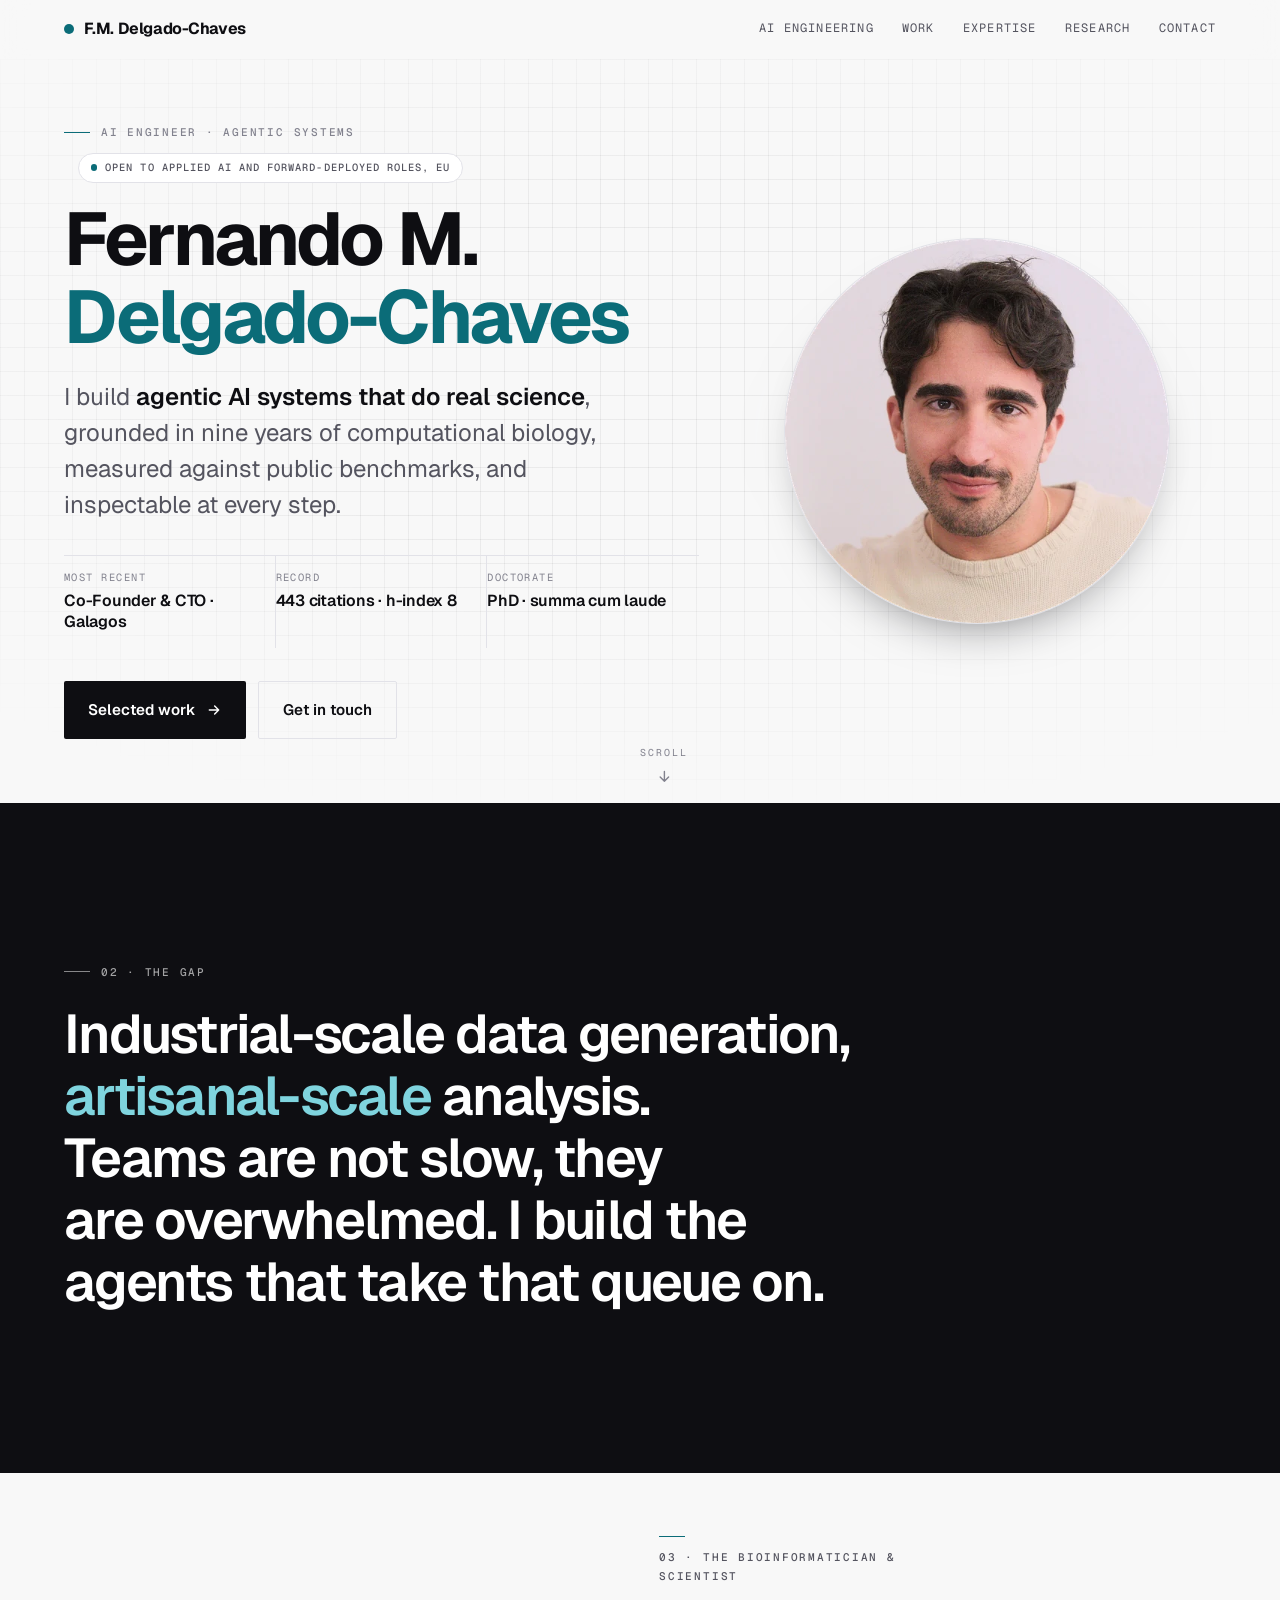
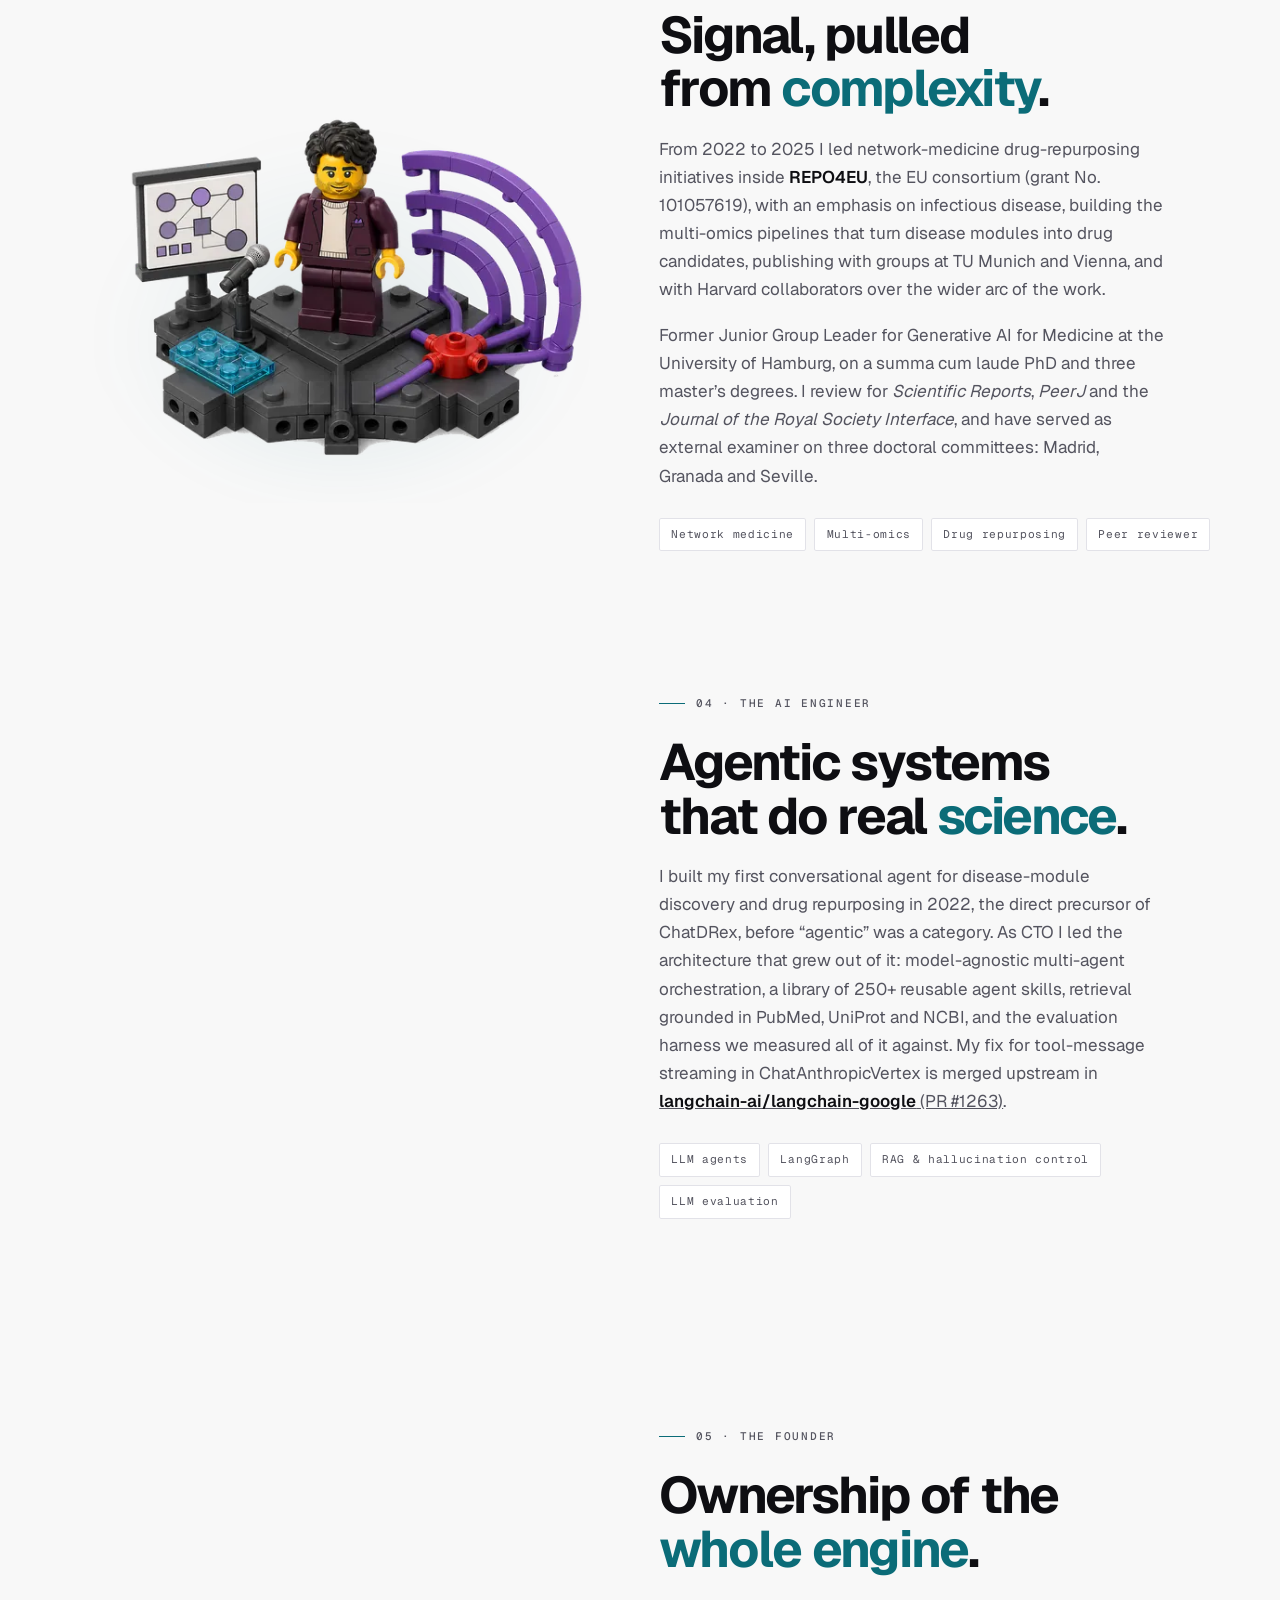
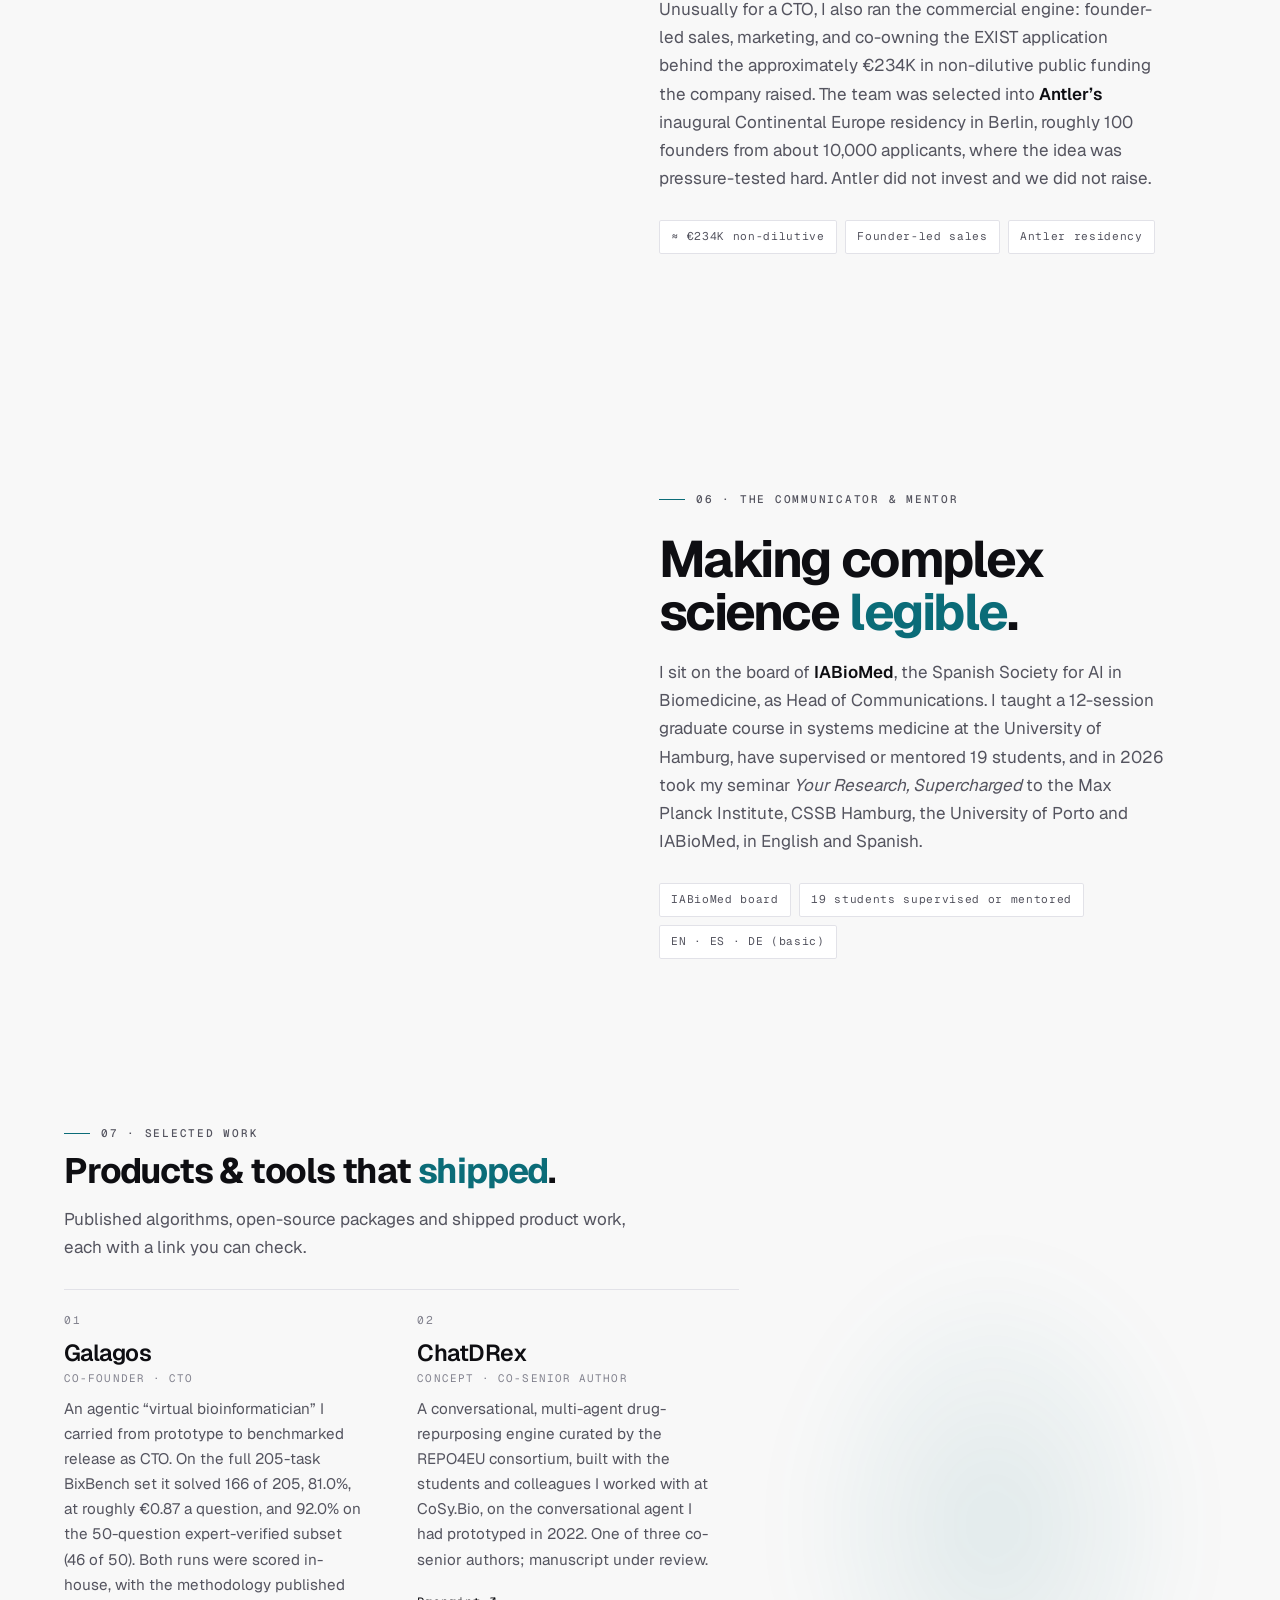
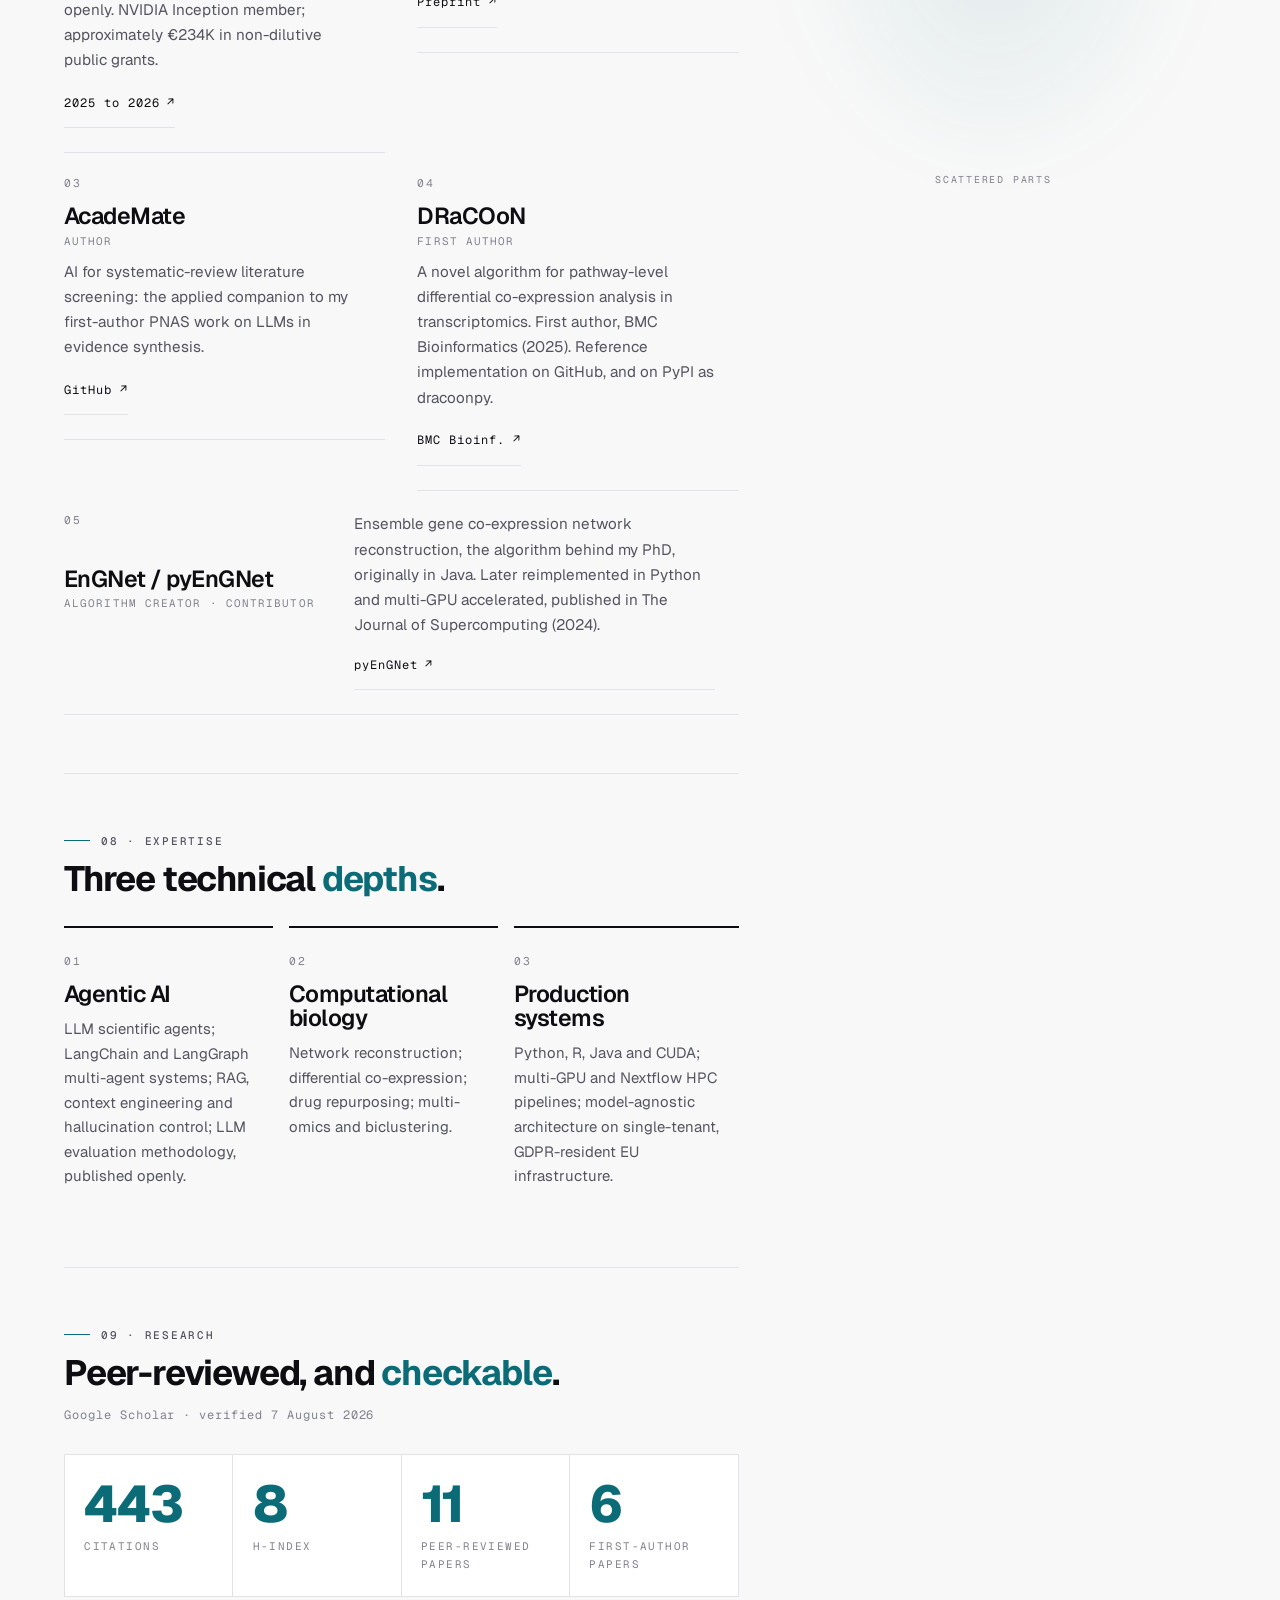
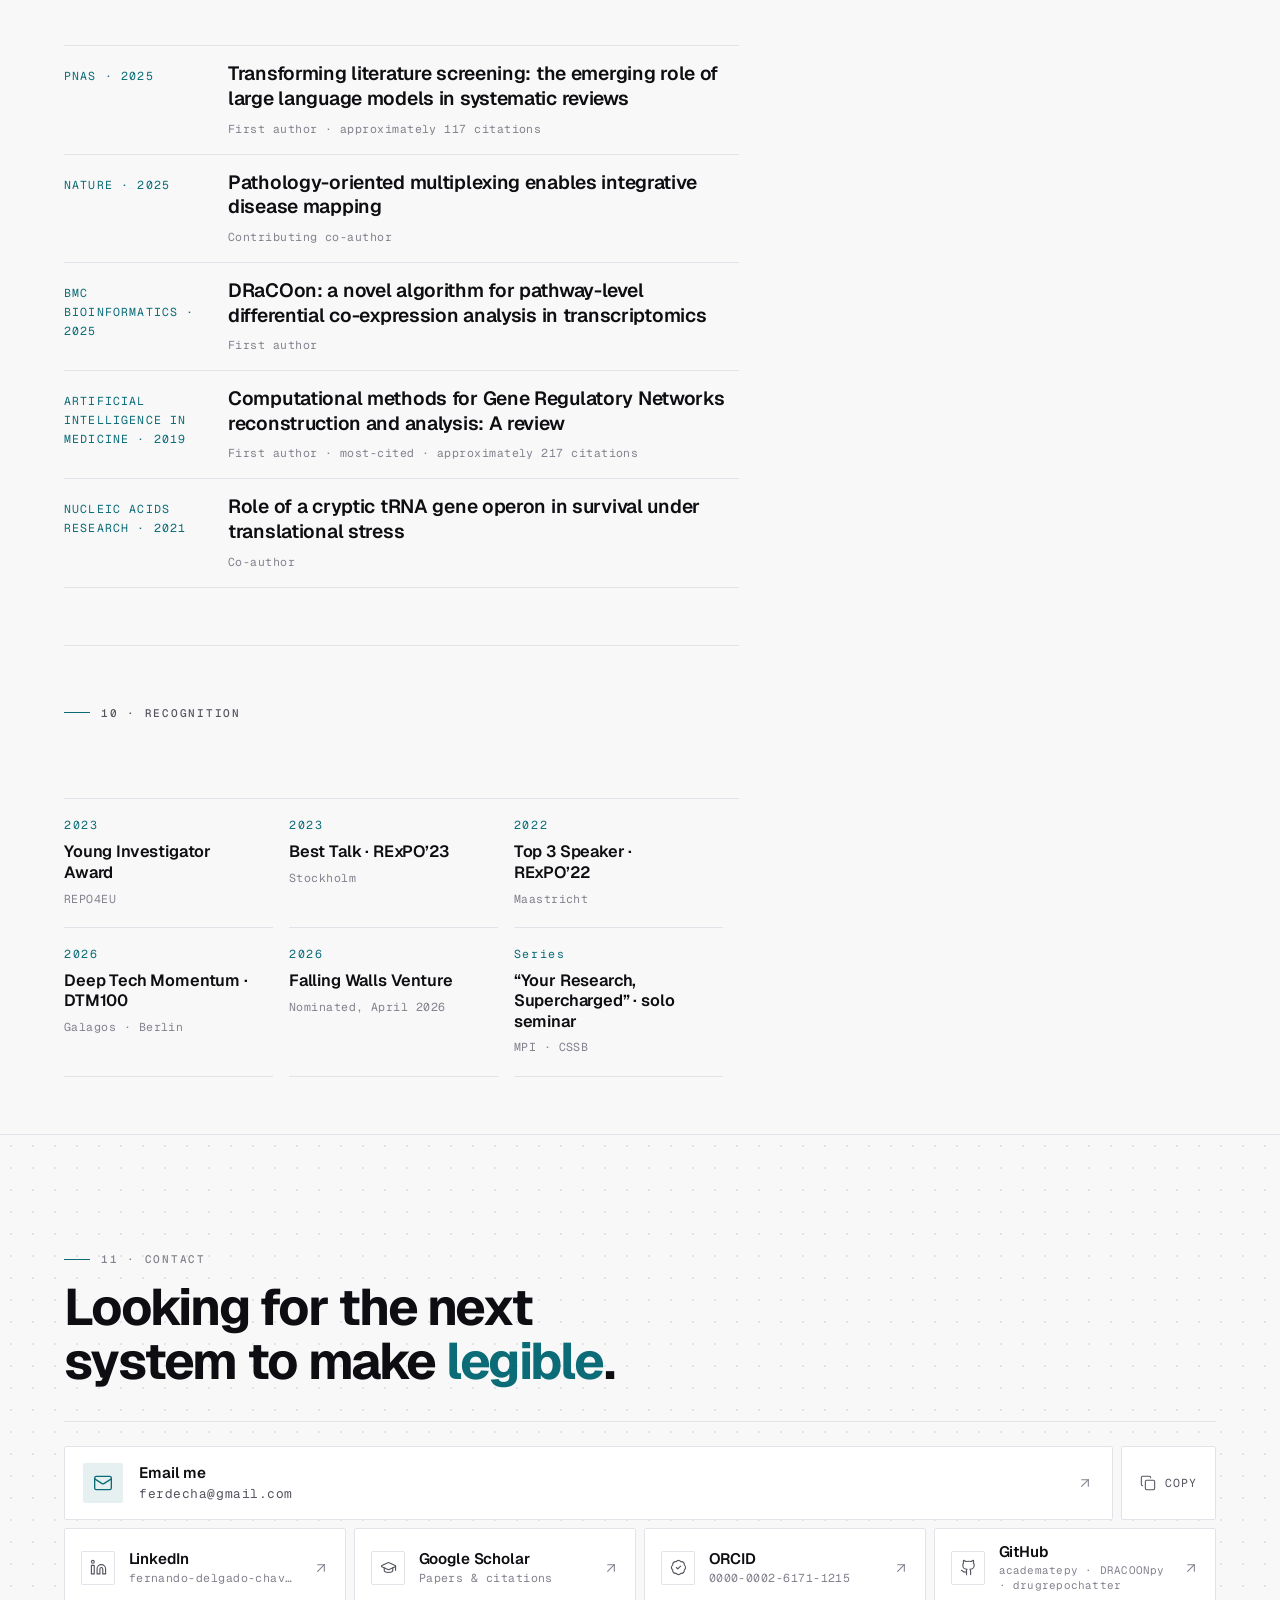
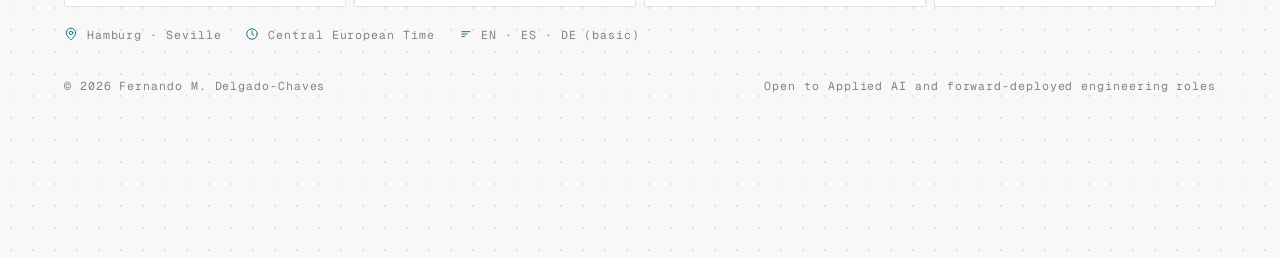
==== commit 70e9ff93: "Update site (2026-08-07 14:55)" ====
--- a/index.html
+++ b/index.html
@@ -5,27 +5,27 @@
 <meta http-equiv="Cache-Control" content="no-cache, must-revalidate">
 <meta name="viewport" content="width=device-width, initial-scale=1">
 <title>Fernando M. Delgado-Chaves, PhD — AI Engineer for Life Sciences</title>
-<meta name="description" content="I build agentic AI and LLM systems that do real science, inspectable at every step. Nine years of computational biology, 424 citations. Open to EU roles.">
+<meta name="description" content="I build agentic AI and LLM systems that do real science, inspectable at every step. Nine years of computational biology, 443 citations. Open to EU roles.">
 <meta name="author" content="Fernando M. Delgado-Chaves">
 <meta name="theme-color" content="#F8F8F8">
 <!-- canonical + absolute social URLs: scrapers (LinkedIn especially) cannot
      resolve a relative og:image, and the site is served from two origins -->
-<link rel="canonical" href="https://fernandodelgado.me/">
+<link rel="canonical" href="https://fmdelgado.github.io/fernandodelgado.me/">
 <meta property="og:type" content="profile">
-<meta property="og:url" content="https://fernandodelgado.me/">
+<meta property="og:url" content="https://fmdelgado.github.io/fernandodelgado.me/">
 <meta property="og:site_name" content="Fernando M. Delgado-Chaves">
 <meta property="og:title" content="Fernando M. Delgado-Chaves, PhD — AI Engineer for Life Sciences">
-<meta property="og:description" content="Agentic AI and LLM systems that do real science, inspectable at every step. Nine years of computational biology, 424 citations. Open to EU roles.">
-<meta property="og:image" content="https://fernandodelgado.me/media/share.jpg">
-<meta property="og:image:secure_url" content="https://fernandodelgado.me/media/share.jpg">
+<meta property="og:description" content="Agentic AI and LLM systems that do real science, inspectable at every step. Nine years of computational biology, 443 citations. Open to EU roles.">
+<meta property="og:image" content="https://fmdelgado.github.io/fernandodelgado.me/media/share.jpg">
+<meta property="og:image:secure_url" content="https://fmdelgado.github.io/fernandodelgado.me/media/share.jpg">
 <meta property="og:image:type" content="image/jpeg">
 <meta property="og:image:width" content="1200">
 <meta property="og:image:height" content="630">
 <meta property="og:image:alt" content="Fernando M. Delgado-Chaves, PhD — AI engineer for life sciences">
 <meta name="twitter:card" content="summary_large_image">
 <meta name="twitter:title" content="Fernando M. Delgado-Chaves, PhD — AI Engineer for Life Sciences">
-<meta name="twitter:description" content="Agentic AI and LLM systems that do real science, inspectable at every step. Nine years of computational biology, 424 citations. Open to EU roles.">
-<meta name="twitter:image" content="https://fernandodelgado.me/media/share.jpg">
+<meta name="twitter:description" content="Agentic AI and LLM systems that do real science, inspectable at every step. Nine years of computational biology, 443 citations. Open to EU roles.">
+<meta name="twitter:image" content="https://fmdelgado.github.io/fernandodelgado.me/media/share.jpg">
 <!-- Person schema: gives search engines and profile scrapers one machine-readable
      identity, and ties this page to the ORCID/Scholar/GitHub records it cites -->
 <script type="application/ld+json">
@@ -35,8 +35,8 @@
   "name": "Fernando M. Delgado-Chaves",
   "honorificSuffix": "PhD",
   "jobTitle": "AI Engineer",
-  "url": "https://fernandodelgado.me/",
-  "image": "https://fernandodelgado.me/media/share.jpg",
+  "url": "https://fmdelgado.github.io/fernandodelgado.me/",
+  "image": "https://fmdelgado.github.io/fernandodelgado.me/media/share.jpg",
   "email": "ferdecha@gmail.com",
   "sameAs": [
     "https://www.linkedin.com/in/fernando-delgado-chaves",
@@ -654,7 +654,7 @@
       <p data-copy="section.p2" class="lede rise d2">I build <strong>agentic AI systems that do real science</strong>, grounded in nine years of computational biology, measured against public benchmarks, and inspectable at every step.</p>
       <div class="chips rise d3" style="margin-top:2rem">
         <div class="chip"><small data-copy="section.small">Most recent</small><b>Co-Founder &amp; CTO · Galagos</b></div>
-        <div class="chip"><small data-copy="section.small2">Record</small><b>424 citations · h-index 7</b></div>
+        <div class="chip"><small data-copy="section.small2">Record</small><b>443 citations · h-index 8</b></div>
         <div class="chip"><small data-copy="section.small3">Doctorate</small><b>PhD · summa cum laude</b></div>
       </div>
       <div class="cta rise d4">
@@ -848,13 +848,13 @@
     <div class="band-head">
       <p data-copy="research.p" class="part rise">09 · Research</p>
       <h2 data-copy="research.h2" class="rise d1">Peer-reviewed, and <em>checkable</em>.</h2>
-      <p data-copy="research.p2" class="rise d2" style="font-family:var(--mono);font-size:.75rem;letter-spacing:.08em;color:var(--ink-3)">Google Scholar · verified 1 July 2026</p>
+      <p data-copy="research.p2" class="rise d2" style="font-family:var(--mono);font-size:.75rem;letter-spacing:.08em;color:var(--ink-3)">Google Scholar · verified 7 August 2026</p>
     </div>
     <div class="metrics rise">
-      <div class="metric"><b data-copy="research.b">424</b><span data-copy="research.span">Citations</span></div>
-      <div class="metric"><b data-copy="research.b2">7</b><span data-copy="research.span2">h-index</span></div>
+      <div class="metric"><b data-copy="research.b">443</b><span data-copy="research.span">Citations</span></div>
+      <div class="metric"><b data-copy="research.b2">8</b><span data-copy="research.span2">h-index</span></div>
       <div class="metric"><b data-copy="research.b3">11</b><span data-copy="research.span3">Peer-reviewed papers</span></div>
-      <div class="metric"><b data-copy="research.b4">2</b><span data-copy="research.span4">First-author papers</span></div>
+      <div class="metric"><b data-copy="research.b4">6</b><span data-copy="research.span4">First-author papers</span></div>
     </div>
     <div class="papers">
       <article class="paper rise">
@@ -871,7 +871,7 @@
       </article>
       <article class="paper rise">
         <p data-copy="research.p9" class="venue">Artificial Intelligence in Medicine · 2019</p>
-        <div><h3 data-copy="research.h34">Computational methods for Gene Regulatory Networks reconstruction and analysis: A review</h3><p data-copy="research.p10" class="role">Most-cited · approximately 217 citations</p></div>
+        <div><h3 data-copy="research.h34">Computational methods for Gene Regulatory Networks reconstruction and analysis: A review</h3><p data-copy="research.p10" class="role">First author · most-cited · approximately 217 citations</p></div>
       </article>
       <article class="paper rise">
         <p data-copy="research.p11" class="venue">Nucleic Acids Research · 2021</p>
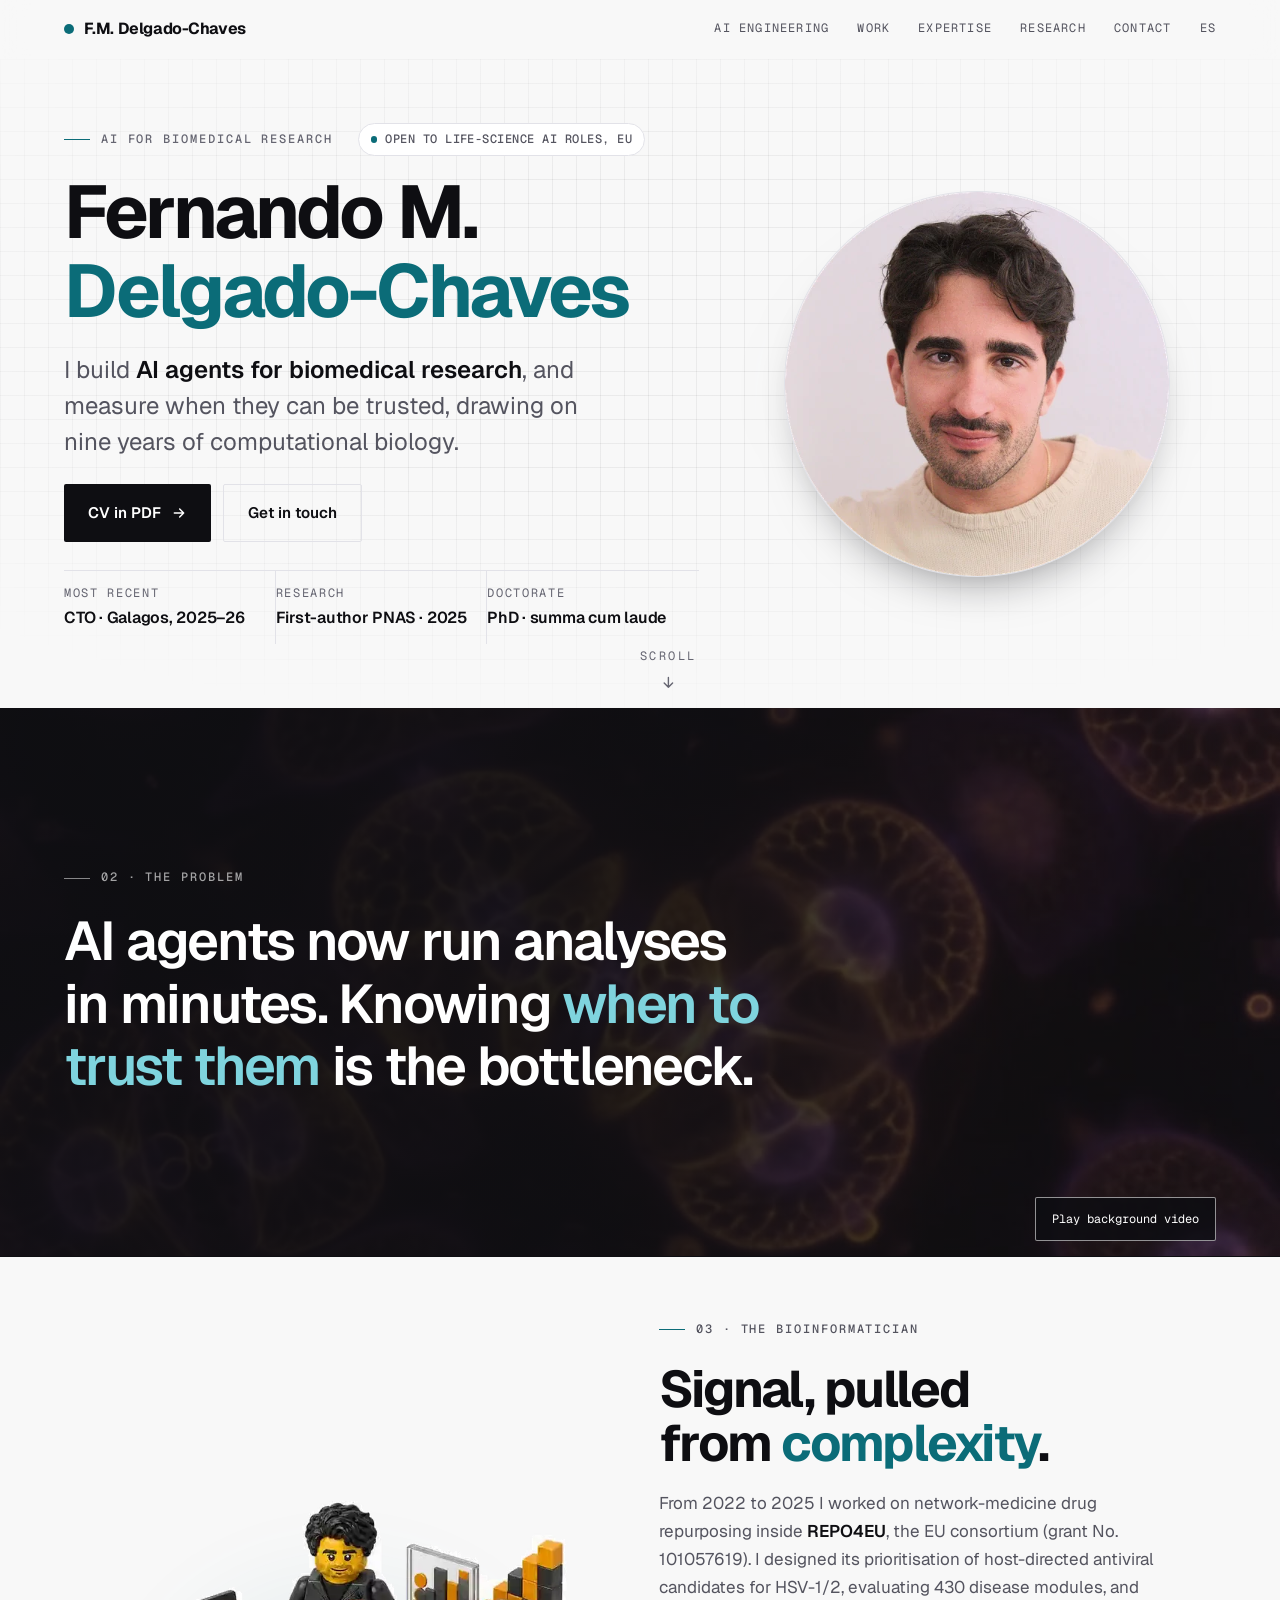
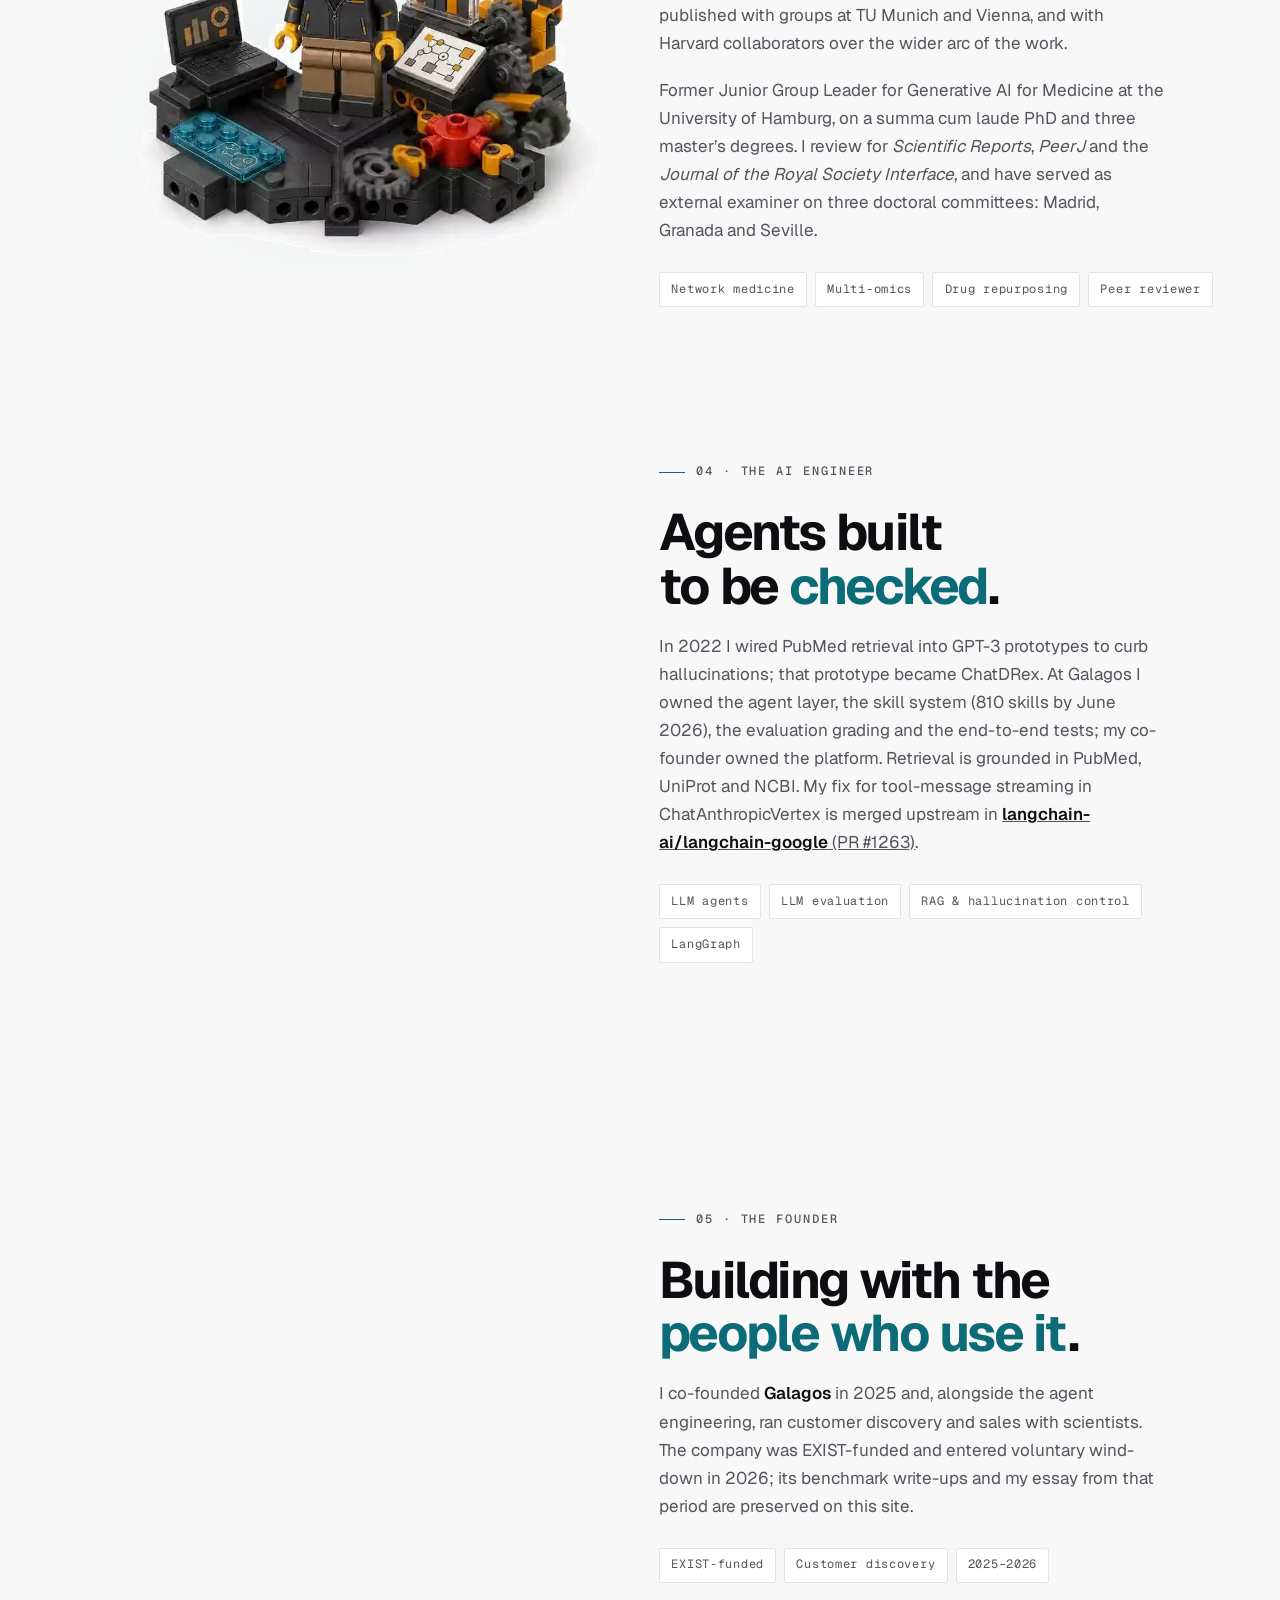
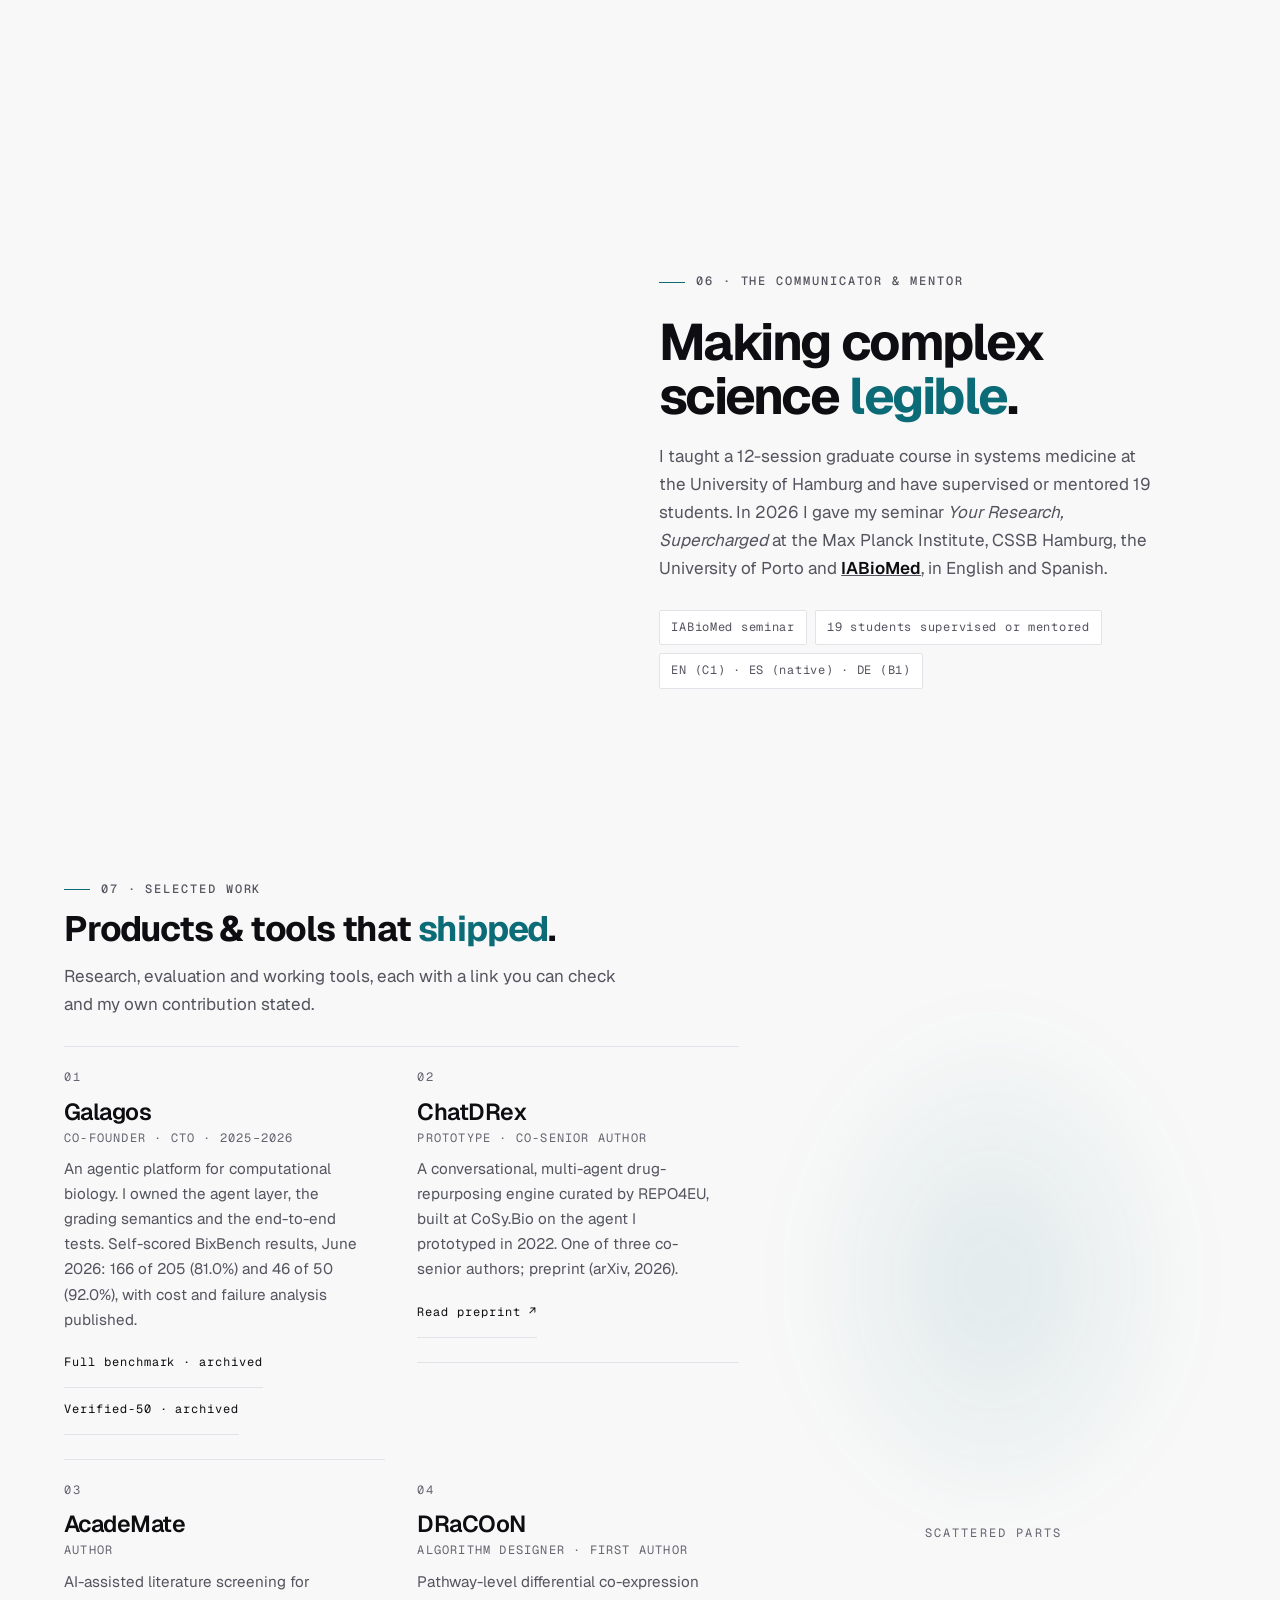
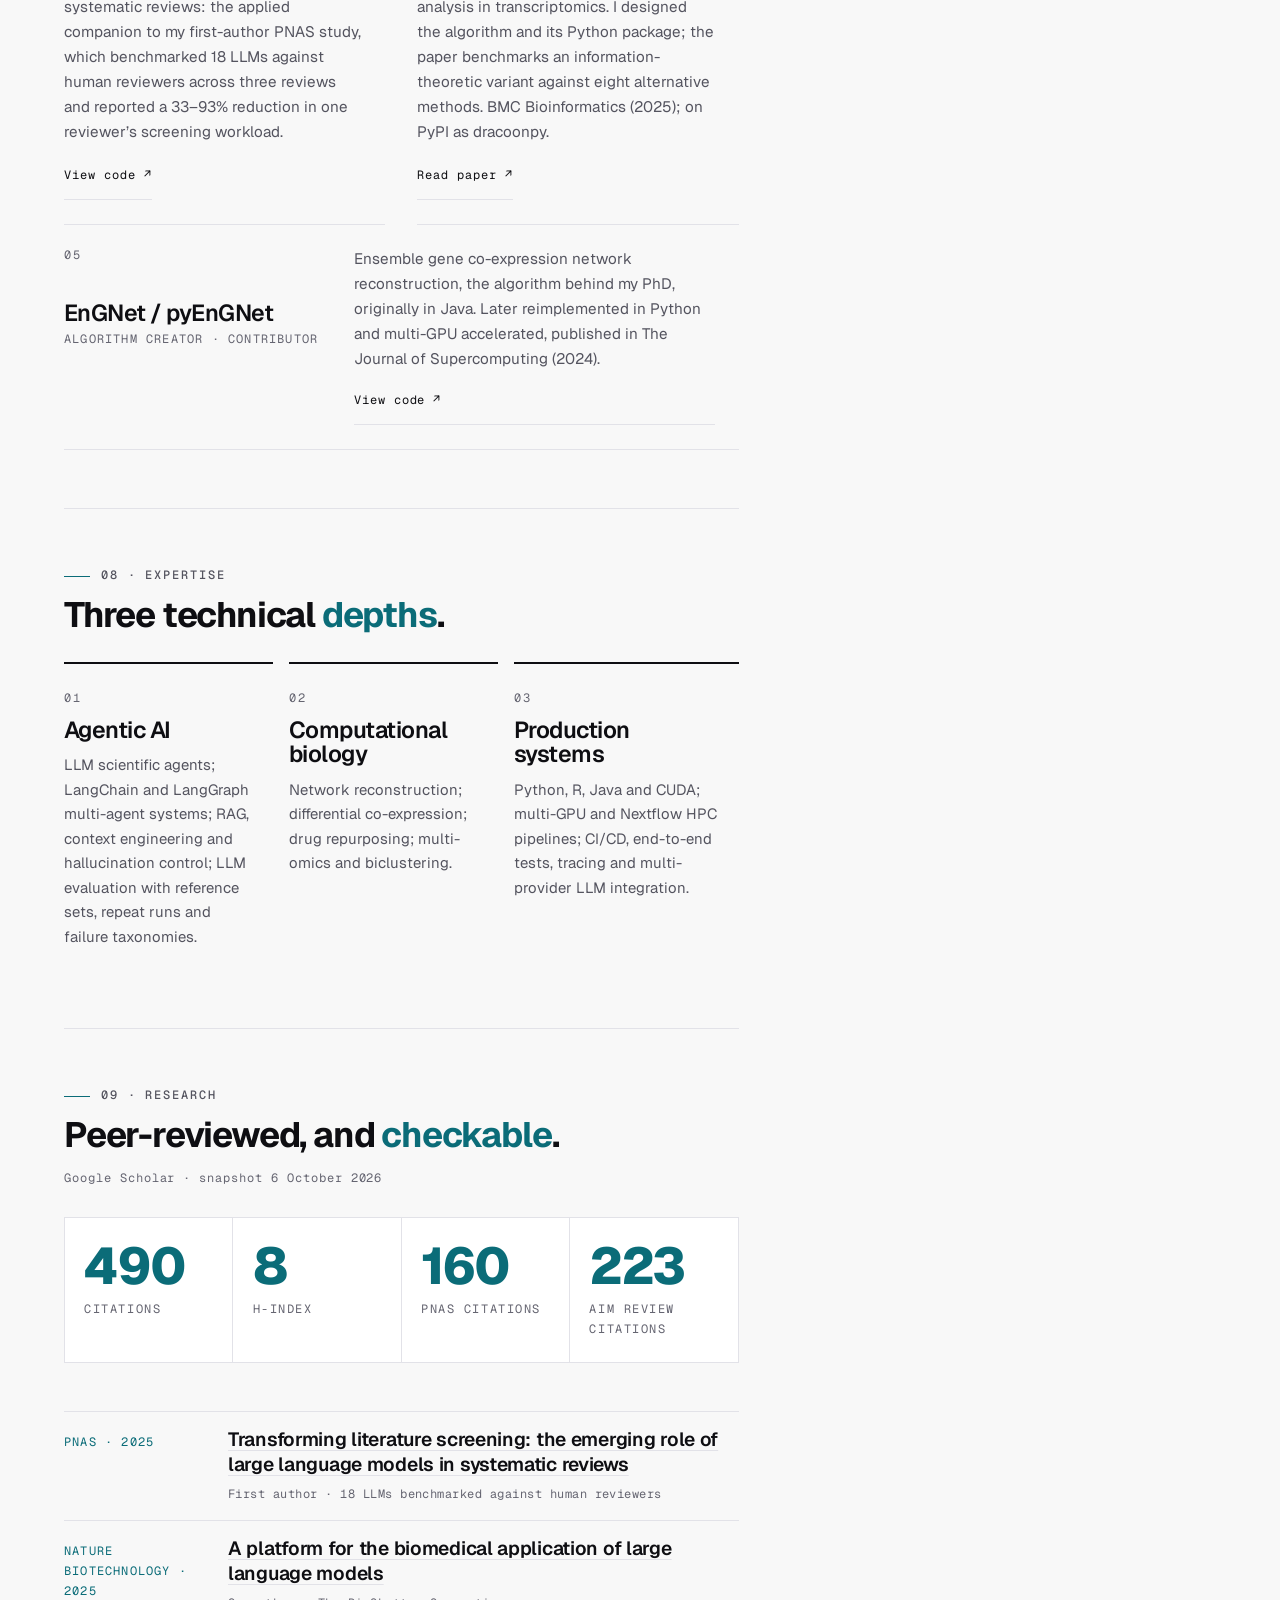
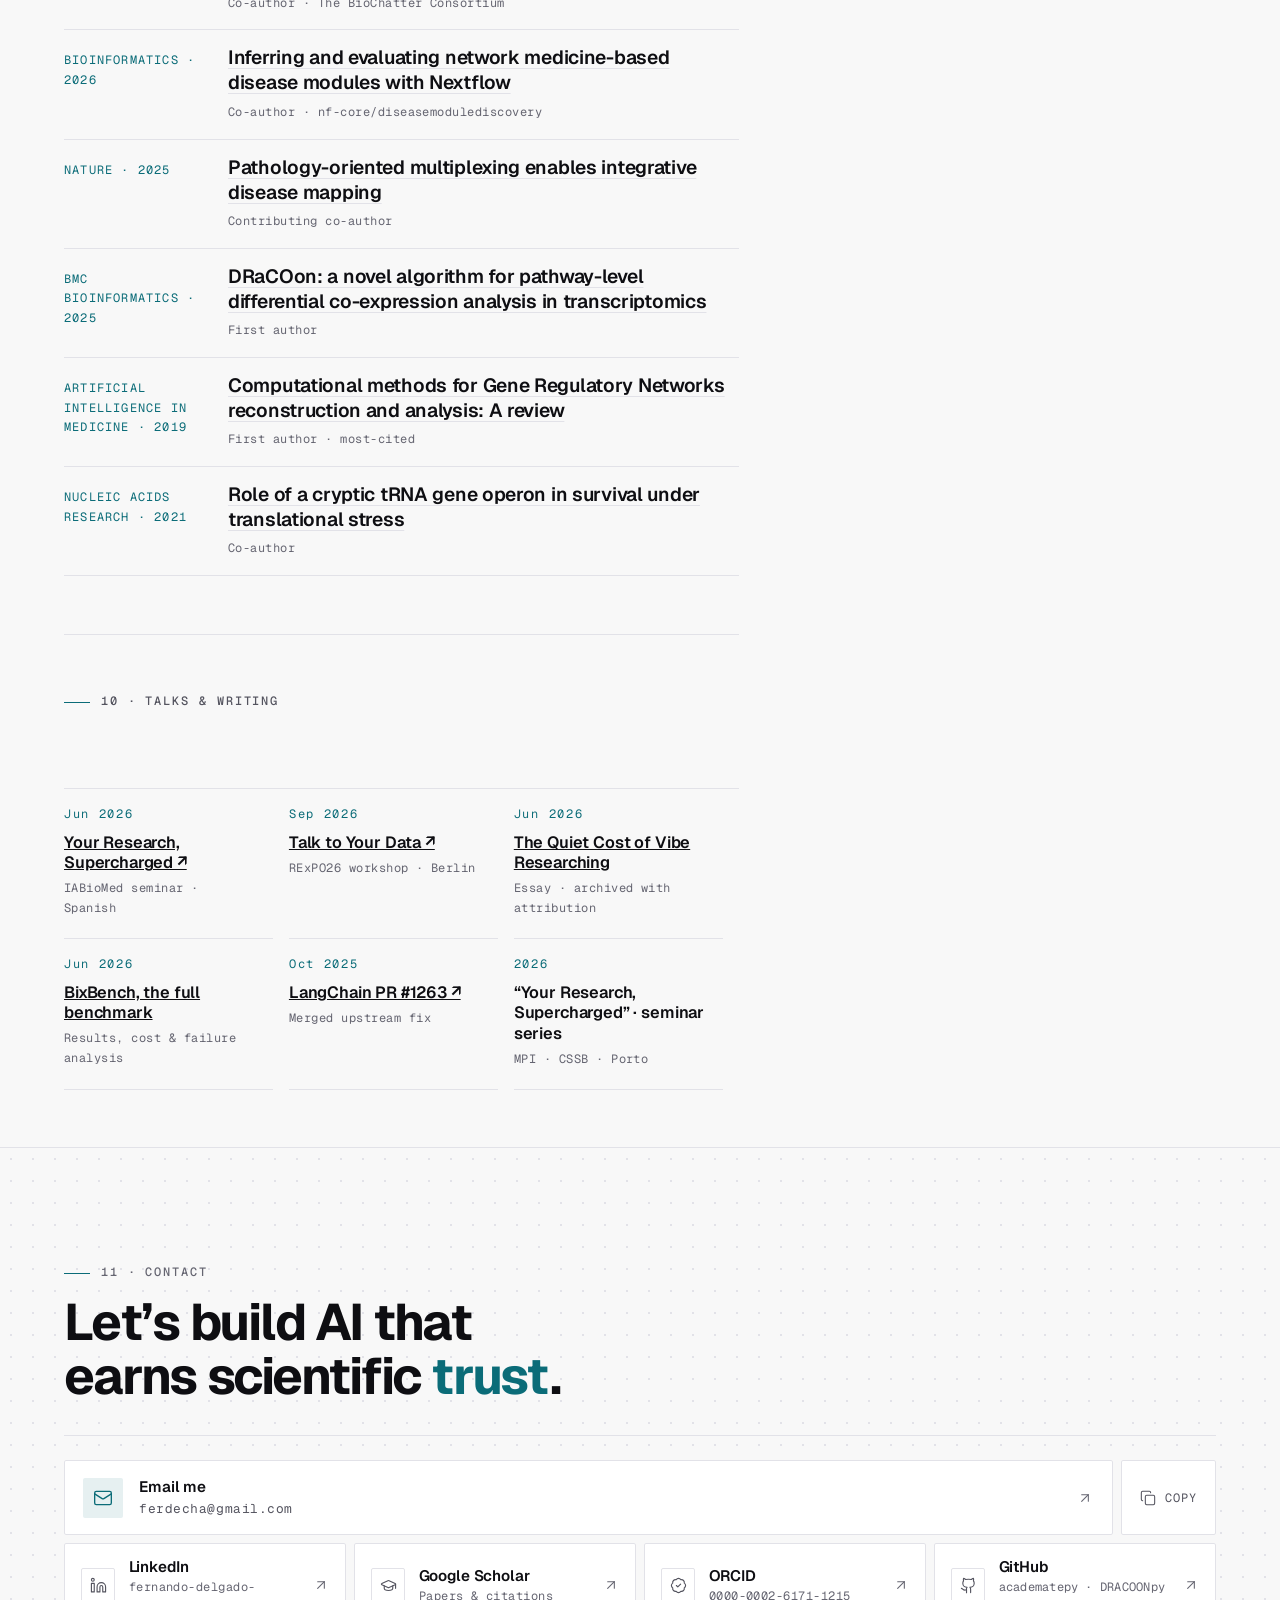
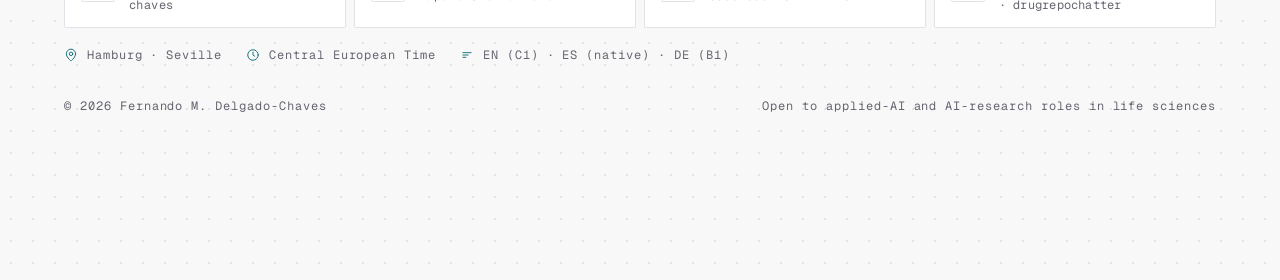
==== commit 1fe31140: "Update site (2026-10-07 16:16)" ====
--- a/index.html
+++ b/index.html
@@ -4,28 +4,32 @@
 <meta charset="utf-8">
 <meta http-equiv="Cache-Control" content="no-cache, must-revalidate">
 <meta name="viewport" content="width=device-width, initial-scale=1">
-<title>Fernando M. Delgado-Chaves, PhD — AI Engineer for Life Sciences</title>
-<meta name="description" content="I build agentic AI and LLM systems that do real science, inspectable at every step. Nine years of computational biology, 443 citations. Open to EU roles.">
+<title>Fernando M. Delgado-Chaves, PhD — AI agents for biomedical research, evaluated</title>
+<meta name="description" content="I build AI agents for biomedical research, and measure when they can be trusted. Computational biology, LLM evaluation and scientific deployment. First-author PNAS research.">
 <meta name="author" content="Fernando M. Delgado-Chaves">
 <meta name="theme-color" content="#F8F8F8">
 <!-- canonical + absolute social URLs: scrapers (LinkedIn especially) cannot
      resolve a relative og:image, and the site is served from two origins -->
 <link rel="canonical" href="https://fmdelgado.github.io/fernandodelgado.me/">
+<link rel="alternate" hreflang="en" href="https://fmdelgado.github.io/fernandodelgado.me/">
+<link rel="alternate" hreflang="es" href="https://fmdelgado.github.io/fernandodelgado.me/es/">
+<link rel="alternate" hreflang="x-default" href="https://fmdelgado.github.io/fernandodelgado.me/">
 <meta property="og:type" content="profile">
 <meta property="og:url" content="https://fmdelgado.github.io/fernandodelgado.me/">
 <meta property="og:site_name" content="Fernando M. Delgado-Chaves">
-<meta property="og:title" content="Fernando M. Delgado-Chaves, PhD — AI Engineer for Life Sciences">
-<meta property="og:description" content="Agentic AI and LLM systems that do real science, inspectable at every step. Nine years of computational biology, 443 citations. Open to EU roles.">
-<meta property="og:image" content="https://fmdelgado.github.io/fernandodelgado.me/media/share.jpg">
-<meta property="og:image:secure_url" content="https://fmdelgado.github.io/fernandodelgado.me/media/share.jpg">
+<meta property="og:title" content="Fernando M. Delgado-Chaves, PhD — AI agents for biomedical research, evaluated">
+<meta property="og:description" content="I build AI agents for biomedical research, and measure when they can be trusted. Computational biology, LLM evaluation and scientific deployment. First-author PNAS research.">
+<meta property="og:image" content="https://fmdelgado.github.io/fernandodelgado.me/share-profile.jpg">
+<meta property="og:image:secure_url" content="https://fmdelgado.github.io/fernandodelgado.me/share-profile.jpg">
 <meta property="og:image:type" content="image/jpeg">
 <meta property="og:image:width" content="1200">
 <meta property="og:image:height" content="630">
-<meta property="og:image:alt" content="Fernando M. Delgado-Chaves, PhD — AI engineer for life sciences">
+<meta property="og:image:alt" content="Fernando M. Delgado-Chaves, PhD, with his portrait and thesis: AI agents for biomedical research, evaluated">
 <meta name="twitter:card" content="summary_large_image">
-<meta name="twitter:title" content="Fernando M. Delgado-Chaves, PhD — AI Engineer for Life Sciences">
-<meta name="twitter:description" content="Agentic AI and LLM systems that do real science, inspectable at every step. Nine years of computational biology, 443 citations. Open to EU roles.">
-<meta name="twitter:image" content="https://fmdelgado.github.io/fernandodelgado.me/media/share.jpg">
+<meta name="twitter:title" content="Fernando M. Delgado-Chaves, PhD — AI agents for biomedical research, evaluated">
+<meta name="twitter:description" content="I build AI agents for biomedical research, and measure when they can be trusted. Computational biology, LLM evaluation and scientific deployment. First-author PNAS research.">
+<meta name="twitter:image" content="https://fmdelgado.github.io/fernandodelgado.me/share-profile.jpg">
+<meta name="twitter:image:alt" content="Fernando M. Delgado-Chaves, PhD, with his portrait and biomedical AI evaluation thesis">
 <!-- Person schema: gives search engines and profile scrapers one machine-readable
      identity, and ties this page to the ORCID/Scholar/GitHub records it cites -->
 <script type="application/ld+json">
@@ -34,9 +38,12 @@
   "@type": "Person",
   "name": "Fernando M. Delgado-Chaves",
   "honorificSuffix": "PhD",
-  "jobTitle": "AI Engineer",
+  "alternateName": ["Fernando M. Delgado", "Fernando Delgado-Chaves"],
+  "jobTitle": "AI Engineer & Computational Biologist — biomedical research and evaluation",
+  "knowsAbout": ["AI agents for biomedical research", "LLM evaluation", "Network medicine", "Multi-omics", "Drug repurposing"],
+  "alumniOf": [{"@type": "CollegeOrUniversity", "name": "Universidad Pablo de Olavide"}],
   "url": "https://fmdelgado.github.io/fernandodelgado.me/",
-  "image": "https://fmdelgado.github.io/fernandodelgado.me/media/share.jpg",
+  "image": "https://fmdelgado.github.io/fernandodelgado.me/media/portrait-512.webp",
   "email": "ferdecha@gmail.com",
   "sameAs": [
     "https://www.linkedin.com/in/fernando-delgado-chaves",
@@ -67,13 +74,13 @@
   --raised:#FFFFFF;
   --ink:#0E0E12;
   --ink-2:#54545F;
-  --ink-3:#82828E;
+  --ink-3:#656571;
   --rule:#E2E2E8;
   --rule-2:#EDEDF1;
 
   --teal:#0B6C78;      /* science  */
   --blue:#0050B6;      /* ai       */
-  --amber:#C57A0B;     /* founder  */
+  --amber:#925900;     /* founder: accessible foreground amber */
   --violet:#643E8F;    /* comms    */
   --brick:#C8102E;     /* the shared red hub */
 
@@ -86,6 +93,7 @@
 
   --pad:clamp(1.25rem,5vw,4.5rem);
   --maxw:1320px;
+  --header-h:58px;
 }
 *{box-sizing:border-box;margin:0;padding:0}
 html{scroll-behavior:smooth;-webkit-text-size-adjust:100%}
@@ -168,28 +176,18 @@
   background:var(--accent);transition:right .28s cubic-bezier(.2,.7,.3,1)}
 nav a:hover{color:var(--ink)}
 nav a:hover::after{right:0}
-/* on narrow phones reclaim the space from the brand, not from the nav —
-   five jump targets matter more than the full name in the corner */
+nav a[aria-current="location"]{color:var(--accent)}
+nav a[aria-current="location"]::after{right:0}
+.nav-compact{display:none}
+/* Give compact navigation its own row: every destination remains visible. */
 @media(max-width:680px){
-  .brand{font-size:0;flex:none;min-width:44px}
-  .brand::after{content:"FMDC";font-size:1rem;letter-spacing:.02em}
-  nav{gap:.6rem}
-  nav a{font-size:.66rem;letter-spacing:.04em}
-  nav a:nth-child(2),nav a:nth-child(3),nav a:nth-child(4),nav a:nth-child(5){display:flex}
-}
-/* below 480px five labels cannot fit on one line at a legible size (measured:
-   the strip is 322px wide and the header gives it 322px only at 480px). Rather
-   than drop a jump target or shrink it under the 44px tap floor, the nav becomes
-   its own horizontal scroll strip — the PAGE still never scrolls sideways — with
-   a fade on the trailing edge to show there is more. Scoped to the range where it
-   genuinely overflows, so the fade never lies. */
-@media(max-width:479px){
-  nav{overflow-x:auto;overflow-y:hidden;scrollbar-width:none;-ms-overflow-style:none;
-    -webkit-overflow-scrolling:touch;overscroll-behavior-x:contain;
-    -webkit-mask-image:linear-gradient(90deg,#000 calc(100% - 1.6rem),transparent);
-    mask-image:linear-gradient(90deg,#000 calc(100% - 1.6rem),transparent);
-    padding-right:.4rem}
-  nav::-webkit-scrollbar{display:none}
+  header .wrap{flex-wrap:wrap;gap:0;padding-block:.25rem 0}
+  .brand{font-size:.875rem;min-height:36px}
+  nav{width:100%;flex-wrap:wrap;justify-content:space-between;gap:.1rem}
+  nav a{font-size:.75rem;letter-spacing:0;text-transform:none;
+    padding:.65rem .1rem;min-height:44px;min-width:44px;justify-content:center}
+  .nav-full{display:none}
+  .nav-compact{display:inline}
 }
 
 /* ── hero ─────────────────────────────────────────────── */
@@ -201,7 +199,6 @@
      all land on the first screen */
   .hero-grid > div{order:2}
   .hero-grid > .hero-fig{order:1}
-  .hero-fig img.portrait{width:clamp(140px,36vw,190px)}
 }
 /* availability pill, riding the eyebrow line */
 .status{display:inline-flex;align-items:center;gap:.5rem;margin-left:.9rem;
@@ -227,6 +224,16 @@
   margin-inline:auto;object-fit:cover;
   box-shadow:0 0 0 1px var(--rule), 0 26px 50px -30px rgba(14,14,18,.6)}
 .hero-fig:has(img.portrait)::after{display:none}   /* no ground shadow under a circle */
+/* Keep this override after the base portrait declaration. */
+@media(max-width:900px){
+  .hero{padding-block:1.5rem 2.5rem}
+  .hero-grid{gap:1rem}
+  .hero-fig img.portrait{width:clamp(88px,28vw,140px)}
+}
+@media(max-width:680px){
+  .hero h1{font-size:clamp(2rem,9vw,2.75rem);margin:.9rem 0 1rem}
+  .hero .lede{font-size:1.05rem;line-height:1.5;max-width:40ch}
+}
 
 .hero h1{margin:1.1rem 0 1.4rem}
 .hero h1 span{display:block;color:var(--accent);transition:color .5s ease}
@@ -258,6 +265,8 @@
 .chip b{font-family:var(--display);font-weight:600;font-size:clamp(.9rem,.86rem + .17vw,1rem);
   letter-spacing:-.015em;line-height:1.3;display:block}
 .cta{display:flex;flex-wrap:wrap;gap:.75rem}
+.hero .cta{margin-top:1.5rem}
+.hero .chips{margin:1.75rem 0 0}
 .btn{display:inline-flex;align-items:center;gap:.6rem;padding:.95rem 1.5rem;
   border-radius:2px;text-decoration:none;font-weight:600;font-size:.95rem;
   min-height:48px;transition:transform .18s cubic-bezier(.2,.7,.3,1),background .3s,box-shadow .25s}
@@ -266,6 +275,8 @@
 .btn-line{border:1.5px solid var(--rule);color:var(--ink)}
 .btn-line:hover{border-color:var(--accent);color:var(--accent);transform:translateY(-2px)}
 .btn svg{width:1rem;height:1rem;flex:none}
+.btn:active,.reach-mail:active,.reach-link:active{transform:translateY(1px)}
+.reach-copy:active{background:var(--accent-soft)}
 
 /* ── the gap: full-bleed statement ────────────────────── */
 .gap{padding-block:clamp(2.75rem,5.5vw,4.5rem);border-block:1px solid var(--rule);position:relative}
@@ -276,7 +287,7 @@
 /* ── the narrative: sticky stage + chapters ───────────── */
 .narrative{position:relative}
 .narr-grid{display:grid;grid-template-columns:1fr 1fr;gap:clamp(1rem,3vw,3rem);align-items:start}
-.stage-col{position:sticky;top:58px;height:calc(100vh - 58px);display:flex;align-items:center;
+.stage-col{position:sticky;top:var(--header-h);height:calc(100vh - var(--header-h));display:flex;align-items:center;
   justify-content:center;pointer-events:none}
 .stage{position:relative;width:100%;aspect-ratio:4/3;max-height:calc(100vh - 12rem);overflow:hidden}
 /* Hard swap, never a crossfade. The clips hold their exact endpoint frames, so
@@ -308,33 +319,29 @@
   transform:translateY(-50%);z-index:60;display:grid;gap:0}
 .rail button{width:auto;padding:1.1rem 1.25rem;border:0;background:none;cursor:pointer;
   display:flex;align-items:center;justify-content:center;min-height:44px;min-width:44px;line-height:0}
-.rail i{display:block;width:9px;height:9px;border-radius:50%;background:var(--rule);
+.rail i{display:block;width:9px;height:9px;border-radius:50%;background:var(--ink-3);
   transition:background .35s,transform .35s;position:relative}
 .rail button[aria-current="true"] i{background:var(--accent);transform:scale(1.5)}
 .rail button:hover i{background:var(--ink-3)}
+.rail[inert]{visibility:hidden;pointer-events:none}
+.rail button:active i{transform:scale(.85)}
 @media(max-width:1100px){.rail{display:none}}
 
 @media(max-width:900px){
   .narr-grid{grid-template-columns:1fr;gap:0}
-  /* the pinned band must be OPAQUE behind the media — a translucent tail let
-     live paragraphs render half-erased behind the bricks. The fade now lives
-     in an ::after strip that sits below the band, over nothing. */
-  .stage-col{position:sticky;top:58px;height:auto;padding-block:.75rem 1rem;
-    background:var(--paper);z-index:20}
-  .stage-col::after{content:"";position:absolute;left:0;right:0;top:100%;height:22px;
-    background:linear-gradient(var(--paper),rgba(248,248,248,0));pointer-events:none}
+  .stage-col{position:relative;top:auto;height:auto;padding-block:1rem;
+    background:var(--paper)}
   .stage{max-height:32vh;aspect-ratio:4/3;margin-inline:auto;width:min(100%,26rem)}
   .chapter{min-height:auto;padding-block:2.25rem 3.25rem}
   .chapters{padding-top:.5rem}
-  /* anchor jumps must clear the pinned band, not land under it */
-  #build{scroll-margin-top:calc(58px + 32vh + 2.5rem)}
 }
 
 /* ── generic section frame ────────────────────────────── */
-section{scroll-margin-top:72px}
+section{scroll-margin-top:calc(var(--header-h) + 1rem)}
 /* chapters are anchor targets too (the nav routes to #dimension-2), so they need
    the same clearance under the sticky header */
-.chapter[id]{scroll-margin-top:72px}
+.chapter[id]{scroll-margin-top:calc(var(--header-h) + 1rem)}
+#main,#top{scroll-margin-top:calc(var(--header-h) + 1rem)}
 .band{padding-block:clamp(3.5rem,8vw,7rem);border-top:1px solid var(--rule)}
 .band-head{margin-bottom:clamp(2rem,4vw,3.25rem);max-width:60ch}
 .band-head h2{margin:.7rem 0 .9rem}
@@ -383,6 +390,10 @@
 .paper h3{font-size:clamp(1rem,.95rem + .35vw,1.2rem);font-weight:600;letter-spacing:-.015em;
   line-height:1.3;margin-bottom:.4rem}
 .paper .role{font-family:var(--mono);font-size:.72rem;color:var(--ink-3);letter-spacing:.04em}
+.paper h3 a{text-decoration:underline;text-decoration-color:var(--rule);
+  text-decoration-thickness:1px;text-underline-offset:.2em}
+.paper h3 a:hover{color:var(--accent);text-decoration-color:currentColor}
+.card-links{display:flex;flex-wrap:wrap;gap:.2rem 1rem}
 @media(max-width:640px){.paper{grid-template-columns:1fr;gap:.5rem}}
 
 /* ── recognition ──────────────────────────────────────── */
@@ -412,8 +423,8 @@
 /* shared label stack */
 .reach-txt{display:flex;flex-direction:column;gap:.1rem;min-width:0}
 .reach-txt b{font-size:.95rem;font-weight:600;letter-spacing:-.01em;line-height:1.3}
-.reach-sub{font-family:var(--mono);font-size:.72rem;letter-spacing:.04em;color:var(--ink-3);
-  line-height:1.4;overflow:hidden;text-overflow:ellipsis;white-space:nowrap}
+.reach-sub{font-family:var(--mono);font-size:.75rem;letter-spacing:.04em;color:var(--ink-3);
+  line-height:1.5;overflow-wrap:anywhere}
 /* one sub-label names repositories rather than a handle; it is allowed to wrap
    instead of being ellipsed away, since the names are the point */
 .reach-sub-wrap{white-space:normal;overflow-wrap:anywhere;text-overflow:clip;
@@ -491,7 +502,7 @@
 .palace-grid{display:grid;grid-template-columns:minmax(0,1fr) minmax(0,.66fr);
   gap:clamp(1rem,2.5vw,2.5rem);align-items:start;max-width:var(--maxw);
   margin-inline:auto;padding-inline:var(--pad)}
-.palace-col{position:sticky;top:58px;height:calc(100vh - 58px);
+.palace-col{position:sticky;top:var(--header-h);height:calc(100vh - var(--header-h));
   display:flex;align-items:center;justify-content:center;pointer-events:none}
 .palace-stage{position:relative;width:100%;aspect-ratio:3/4;
   max-height:calc(100vh - 10rem);margin-inline:auto}
@@ -542,19 +553,15 @@
 
 @media(max-width:1000px){
   .palace-grid{grid-template-columns:1fr}
-  /* opaque behind the media (see .stage-col above), fade moved below the band */
-  .palace-col{position:sticky;top:58px;height:auto;padding-block:.6rem 1.4rem;
-    background:var(--paper);z-index:20;order:-1}
-  .palace-col::after{content:"";position:absolute;left:0;right:0;top:100%;height:22px;
-    background:linear-gradient(var(--paper),rgba(248,248,248,0));pointer-events:none}
+  .palace-col{position:relative;top:auto;height:auto;padding-block:.6rem 2rem;
+    background:var(--paper);order:-1}
   /* a quarter of the screen, not half — the scrub is barely legible at this
      width and it was costing six screenfuls of reading room */
   .palace-stage{max-height:26vh;width:min(100%,11rem);margin-inline:auto}
   /* the caption drops into the band's own opaque padding instead of printing
      itself over whatever paragraph happens to be underneath */
   .palace-caption{bottom:-1.15rem}
-  /* jumping to WORK/EXPERTISE/RESEARCH must clear the pinned tower */
-  .palace-grid section{scroll-margin-top:calc(58px + 26vh + 2.75rem)}
+  .palace-grid section{scroll-margin-top:calc(var(--header-h) + 1rem)}
 }
 
 /* ── single-column cleanup ─────────────────────────────
@@ -586,6 +593,14 @@
 .gap .part::before{background:#fff;opacity:.5}
 .gap blockquote{color:#fff;max-width:24ch}
 .gap blockquote em{color:#7FD4DE}
+.film-control{position:absolute;right:var(--pad);bottom:1rem;z-index:1;
+  min-height:44px;padding:.6rem 1rem;border:1px solid rgba(255,255,255,.55);
+  border-radius:2px;background:rgba(14,14,18,.85);color:#fff;
+  font-family:var(--mono);font-size:.75rem;cursor:pointer}
+.film-control:hover{background:#0E0E12;border-color:#fff}
+.film-control:active{background:#303038}
+.film-control:focus-visible{outline-color:#7FD4DE}
+.film-control[hidden]{display:none}
 @media(max-width:900px){
   .gap{padding-block:clamp(3.5rem,11vw,6rem)}
   .gap::after{background:linear-gradient(rgba(14,14,18,.86),rgba(14,14,18,.7))}
@@ -622,6 +637,24 @@
     transition-duration:.001ms!important}
   .rise{opacity:1;transform:none}
 }
+/* Metadata is real content, not a decorative texture. */
+.part,.status,.chip small,.card .no,.card h3 small,.depth .no,
+.metric span,.paper .venue,.paper .role,.award .yr,.award p,
+.reach-copy,.reach-sub-wrap,.reach-meta,footer,.palace-caption,.fact,.scrollcue{font-size:.75rem}
+.status{letter-spacing:.04em}
+@media(prefers-reduced-transparency:reduce){
+  header{background:var(--paper);backdrop-filter:none}
+}
+@media(prefers-contrast:more){
+  :root{--ink-3:#54545F;--rule:#A5A5B0;--rule-2:#C5C5CF}
+  header{background:var(--paper);backdrop-filter:none}
+}
+@media(max-height:500px){
+  header{position:relative}
+  .stage-col,.palace-col{position:relative;top:auto;height:auto}
+  .rail{display:none}
+}
+header nav a[hreflang]{padding-inline:.6rem;margin-inline:-.6rem}
 </style>
 </head>
 <body>
@@ -630,37 +663,37 @@
 <header id="hdr">
   <div class="wrap">
     <a data-copy="hdr.a" class="brand" href="#top"><i></i>F.M. Delgado-Chaves</a>
-    <nav>
-      <a data-copy="nav.a5" href="#dimension-2">AI engineering</a>
+    <nav aria-label="Main navigation">
+      <a data-copy="nav.a5" href="#dimension-2" aria-label="AI engineering"><span class="nav-full">AI engineering</span><span class="nav-compact">AI</span></a>
       <a data-copy="nav.a" href="#work">Work</a>
       <a data-copy="nav.a2" href="#expertise">Expertise</a>
       <a data-copy="nav.a3" href="#research">Research</a>
       <a data-copy="nav.a4" href="#contact">Contact</a>
+      <a data-copy="nav.es" href="es/" lang="es" hreflang="es" aria-label="Versión breve en español">ES</a>
     </nav>
   </div>
 </header>
 
-<div class="rail" aria-hidden="true" id="rail"></div>
-
-<main id="main">
+<nav class="rail" aria-label="Professional dimensions" id="rail" inert></nav>
+
+<main id="main" tabindex="-1">
 <div id="top"></div>
 
 <!-- ══ HERO ══════════════════════════════════════════ -->
 <section class="hero grid-bg" data-band="teal">
   <div class="wrap hero-grid">
     <div>
-      <p data-copy="section.p" class="part rise">AI engineer · Agentic systems<span class="status"><b></b>Open to Applied AI and forward-deployed roles, EU</span></p>
+      <p data-copy="section.p" class="part rise">AI for biomedical research<span class="status"><b></b>Open to life-science AI roles, EU</span></p>
       <h1 data-copy="section.h1" class="rise d1">Fernando M.<span>Delgado-Chaves</span></h1>
-      <p data-copy="section.p2" class="lede rise d2">I build <strong>agentic AI systems that do real science</strong>, grounded in nine years of computational biology, measured against public benchmarks, and inspectable at every step.</p>
-      <div class="chips rise d3" style="margin-top:2rem">
-        <div class="chip"><small data-copy="section.small">Most recent</small><b>Co-Founder &amp; CTO · Galagos</b></div>
-        <div class="chip"><small data-copy="section.small2">Record</small><b>443 citations · h-index 8</b></div>
+      <p data-copy="section.p2" class="lede rise d2">I build <strong>AI agents for biomedical research</strong>, and measure when they can be trusted, drawing on nine years of computational biology.</p>
+      <div class="cta rise d4">
+        <a data-copy="section.cv" class="btn btn-solid" href="downloads/Fernando-M-Delgado-Chaves-CV.pdf">CV in PDF <svg viewBox="0 0 24 24" fill="none" stroke="currentColor" stroke-width="2.2" stroke-linecap="round" stroke-linejoin="round" aria-hidden="true"><path d="M5 12h14M13 6l6 6-6 6"/></svg></a>
+        <a data-copy="section.a" class="btn btn-line" href="#contact">Get in touch</a>
+      </div>
+      <div class="chips rise d3">
+        <div class="chip"><small data-copy="section.small">Most recent</small><b>CTO · Galagos, <span style="white-space:nowrap">2025–26</span></b></div>
+        <div class="chip"><small data-copy="section.small2">Research</small><b>First-author PNAS · 2025</b></div>
         <div class="chip"><small data-copy="section.small3">Doctorate</small><b>PhD · summa cum laude</b></div>
-      </div>
-      <div class="cta rise d4">
-        <a class="btn btn-solid" href="#work">Selected work
-          <svg viewBox="0 0 24 24" fill="none" stroke="currentColor" stroke-width="2.2" stroke-linecap="round" stroke-linejoin="round" aria-hidden="true"><path d="M5 12h14M13 6l6 6-6 6"/></svg></a>
-        <a data-copy="section.a" class="btn btn-line" href="#contact">Get in touch</a>
       </div>
     </div>
     <div class="hero-fig rise d2">
@@ -680,9 +713,10 @@
 <section class="gap" data-band="teal">
   <video id="gapFilm" muted loop playsinline preload="none" aria-hidden="true"
          poster="media/hero/hero-poster.jpg" width="960" height="540"></video>
+  <button data-copy="section.button" class="film-control" type="button" id="filmControl" aria-controls="gapFilm" hidden>Pause background video</button>
   <div class="wrap">
-    <p data-copy="section.p3" class="part rise" style="margin-bottom:1.4rem">02 · The gap</p>
-    <blockquote data-copy="section.blockquote" class="rise d1">Industrial-scale data generation, <em>artisanal-scale</em> analysis. Teams are not slow, they are overwhelmed. I build the agents that take that queue on.</blockquote>
+    <p data-copy="section.p3" class="part rise" style="margin-bottom:1.4rem">02 · The problem</p>
+    <blockquote data-copy="section.blockquote" class="rise d1">AI agents now run analyses in minutes. Knowing <em>when to trust them</em> is the bottleneck.</blockquote>
   </div>
 </section>
 
@@ -718,9 +752,9 @@
     <div class="chapters" id="chapters">
 
       <article class="chapter" data-act="0" data-accent="teal" id="dimension-1">
-        <p data-copy="dimension-1.p" class="part">03 · The bioinformatician &amp; scientist</p>
+        <p data-copy="dimension-1.p" class="part">03 · The bioinformatician</p>
         <h2 data-copy="dimension-1.h2">Signal, pulled from <em>complexity</em>.</h2>
-        <p data-copy="dimension-1.p2">From 2022 to 2025 I led network-medicine drug-repurposing initiatives inside <strong>REPO4EU</strong>, the EU consortium (grant No. 101057619), with an emphasis on infectious disease, building the multi-omics pipelines that turn disease modules into drug candidates, publishing with groups at TU Munich and Vienna, and with Harvard collaborators over the wider arc of the work.</p>
+        <p data-copy="dimension-1.p2">From 2022 to 2025 I worked on network-medicine drug repurposing inside <strong>REPO4EU</strong>, the EU consortium (grant No. 101057619). I designed its prioritisation of host-directed antiviral candidates for HSV-1/2, evaluating 430 disease modules, and published with groups at TU Munich and Vienna, and with Harvard collaborators over the wider arc of the work.</p>
         <p data-copy="dimension-1.p3">Former Junior Group Leader for Generative AI for Medicine at the University of Hamburg, on a summa cum laude PhD and three master’s degrees. I review for <em class="prose">Scientific Reports</em>, <em class="prose">PeerJ</em> and the <em class="prose">Journal of the Royal Society Interface</em>, and have served as external examiner on three doctoral committees: Madrid, Granada and Seville.</p>
         <div class="facts">
           <span data-copy="dimension-1.span" class="fact">Network medicine</span>
@@ -732,35 +766,35 @@
 
       <article class="chapter" data-act="1" data-accent="blue" id="dimension-2">
         <p data-copy="dimension-2.p" class="part">04 · The AI engineer</p>
-        <h2 data-copy="dimension-2.h2">Agentic systems that do real <em>science</em>.</h2>
-        <p data-copy="dimension-2.p2">I built my first conversational agent for disease-module discovery and drug repurposing in 2022, the direct precursor of ChatDRex, before “agentic” was a category. As CTO I led the architecture that grew out of it: model-agnostic multi-agent orchestration, a library of 250+ reusable agent skills, retrieval grounded in PubMed, UniProt and NCBI, and the evaluation harness we measured all of it against. My fix for tool-message streaming in ChatAnthropicVertex is merged upstream in <a href="https://github.com/langchain-ai/langchain-google/pull/1263" target="_blank" rel="noopener"><strong>langchain-ai/langchain-google</strong> (PR #1263)</a>.</p>
+        <h2 data-copy="dimension-2.h2">Agents built to be <em>checked</em>.</h2>
+        <p data-copy="dimension-2.p2">In 2022 I wired PubMed retrieval into GPT-3 prototypes to curb hallucinations; that prototype became ChatDRex. At Galagos I owned the agent layer, the skill system (810 skills by June 2026), the evaluation grading and the end-to-end tests; my co-founder owned the platform. Retrieval is grounded in PubMed, UniProt and NCBI. My fix for tool-message streaming in ChatAnthropicVertex is merged upstream in <a href="https://github.com/langchain-ai/langchain-google/pull/1263" target="_blank" rel="noopener"><strong>langchain-ai/langchain-google</strong> (PR #1263)</a>.</p>
         <div class="facts">
           <span data-copy="dimension-2.span" class="fact">LLM agents</span>
-          <span data-copy="dimension-2.span2" class="fact">LangGraph</span>
+          <span data-copy="dimension-2.span2" class="fact">LLM evaluation</span>
           <span data-copy="dimension-2.span3" class="fact">RAG &amp; hallucination control</span>
-          <span data-copy="dimension-2.span4" class="fact">LLM evaluation</span>
+          <span data-copy="dimension-2.span4" class="fact">LangGraph</span>
         </div>
       </article>
 
       <article class="chapter" data-act="2" data-accent="amber" id="dimension-3">
         <p data-copy="dimension-3.p" class="part">05 · The founder</p>
-        <h2 data-copy="dimension-3.h2">Ownership of the <em>whole engine</em>.</h2>
-        <p data-copy="dimension-3.p2">Unusually for a CTO, I also ran the commercial engine: founder-led sales, marketing, and co-owning the EXIST application behind the approximately €234K in non-dilutive public funding the company raised. The team was selected into <strong>Antler’s</strong> inaugural Continental Europe residency in Berlin, roughly 100 founders from about 10,000 applicants, where the idea was pressure-tested hard. Antler did not invest and we did not raise.</p>
+        <h2 data-copy="dimension-3.h2">Building with the <em>people who use it</em>.</h2>
+        <p data-copy="dimension-3.p2">I co-founded <strong>Galagos</strong> in 2025 and, alongside the agent engineering, ran customer discovery and sales with scientists. The company was EXIST-funded and entered voluntary wind-down in 2026; its benchmark write-ups and my essay from that period are preserved on this site.</p>
         <div class="facts">
-          <span data-copy="dimension-3.span" class="fact">≈ €234K non-dilutive</span>
-          <span data-copy="dimension-3.span2" class="fact">Founder-led sales</span>
-          <span data-copy="dimension-3.span3" class="fact">Antler residency</span>
+          <span data-copy="dimension-3.span" class="fact">EXIST-funded</span>
+          <span data-copy="dimension-3.span2" class="fact">Customer discovery</span>
+          <span data-copy="dimension-3.span3" class="fact">2025–2026</span>
         </div>
       </article>
 
       <article class="chapter" data-act="3" data-accent="violet" id="dimension-4">
         <p data-copy="dimension-4.p" class="part">06 · The communicator &amp; mentor</p>
         <h2 data-copy="dimension-4.h2">Making complex science <em>legible</em>.</h2>
-        <p data-copy="dimension-4.p2">I sit on the board of <strong>IABioMed</strong>, the Spanish Society for AI in Biomedicine, as Head of Communications. I taught a 12-session graduate course in systems medicine at the University of Hamburg, have supervised or mentored 19 students, and in 2026 took my seminar <em class="prose">Your Research, Supercharged</em> to the Max Planck Institute, CSSB Hamburg, the University of Porto and IABioMed, in English and Spanish.</p>
+        <p data-copy="dimension-4.p2">I taught a 12-session graduate course in systems medicine at the University of Hamburg and have supervised or mentored 19 students. In 2026 I gave my seminar <em class="prose">Your Research, Supercharged</em> at the Max Planck Institute, CSSB Hamburg, the University of Porto and <a href="https://www.youtube.com/watch?v=9geDo0973n0" target="_blank" rel="noopener"><strong>IABioMed</strong></a>, in English and Spanish.</p>
         <div class="facts">
-          <span data-copy="dimension-4.span" class="fact">IABioMed board</span>
+          <span data-copy="dimension-4.span" class="fact">IABioMed seminar</span>
           <span data-copy="dimension-4.span2" class="fact">19 students supervised or mentored</span>
-          <span data-copy="dimension-4.span3" class="fact">EN · ES · DE (basic)</span>
+          <span data-copy="dimension-4.span3" class="fact">EN (C1) · ES (native) · DE (B1)</span>
         </div>
       </article>
 
@@ -778,38 +812,41 @@
     <div class="band-head">
       <p data-copy="work.p" class="part rise">07 · Selected work</p>
       <h2 data-copy="work.h2" class="rise d1">Products &amp; tools that <em>shipped</em>.</h2>
-      <p data-copy="work.p2" class="rise d2">Published algorithms, open-source packages and shipped product work, each with a link you can check.</p>
+      <p data-copy="work.p2" class="rise d2">Research, evaluation and working tools, each with a link you can check and my own contribution stated.</p>
     </div>
     <div class="cards">
       <article class="card rise">
         <span data-copy="work.span" class="no">01</span>
-        <h3 data-copy="work.h3">Galagos <small>Co-Founder · CTO</small></h3>
-        <p data-copy="work.p3">An agentic “virtual bioinformatician” I carried from prototype to benchmarked release as CTO. On the full 205-task BixBench set it solved 166 of 205, 81.0%, at roughly €0.87 a question, and 92.0% on the 50-question expert-verified subset (46 of 50). Both runs were scored in-house, with the methodology published openly. NVIDIA Inception member; approximately €234K in non-dilutive public grants.</p>
-        <a data-copy="work.a" class="go" href="https://galagos.ai" target="_blank" rel="noopener">2025 to 2026 ↗</a>
+        <h3 data-copy="work.h3">Galagos <small>Co-Founder · CTO · 2025–2026</small></h3>
+        <p data-copy="work.p3">An agentic platform for computational biology. I owned the agent layer, the grading semantics and the end-to-end tests. Self-scored BixBench results, June 2026: 166 of 205 (81.0%) and 46 of 50 (92.0%), with cost and failure analysis published.</p>
+        <div class="card-links">
+          <a data-copy="work.a6" class="go" href="writing/bixbench-full/">Full benchmark · archived</a>
+          <a data-copy="work.a7" class="go" href="writing/bixbench-verified-50/">Verified-50 · archived</a>
+        </div>
       </article>
       <article class="card rise d1">
         <span data-copy="work.span2" class="no">02</span>
-        <h3 data-copy="work.h32">ChatDRex <small>Concept · Co-senior author</small></h3>
-        <p data-copy="work.p4">A conversational, multi-agent drug-repurposing engine curated by the REPO4EU consortium, built with the students and colleagues I worked with at CoSy.Bio, on the conversational agent I had prototyped in 2022. One of three co-senior authors; manuscript under review.</p>
-        <a data-copy="work.a2" class="go" href="https://arxiv.org/abs/2511.21438" target="_blank" rel="noopener">Preprint ↗</a>
+        <h3 data-copy="work.h32">ChatDRex <small>Prototype · Co-senior author</small></h3>
+        <p data-copy="work.p4">A conversational, multi-agent drug-repurposing engine curated by REPO4EU, built at CoSy.Bio on the agent I prototyped in 2022. One of three co-senior authors; preprint (arXiv, 2026).</p>
+        <a data-copy="work.a2" class="go" href="https://arxiv.org/abs/2511.21438" target="_blank" rel="noopener">Read preprint ↗</a>
       </article>
       <article class="card rise d2">
         <span data-copy="work.span3" class="no">03</span>
         <h3 data-copy="work.h33">AcadeMate <small>Author</small></h3>
-        <p data-copy="work.p5">AI for systematic-review literature screening: the applied companion to my first-author PNAS work on LLMs in evidence synthesis.</p>
-        <a data-copy="work.a3" class="go" href="https://github.com/fmdelgado/academatepy" target="_blank" rel="noopener">GitHub ↗</a>
+        <p data-copy="work.p5">AI-assisted literature screening for systematic reviews: the applied companion to my first-author PNAS study, which benchmarked 18 LLMs against human reviewers across three reviews and reported a 33–93% reduction in one reviewer’s screening workload.</p>
+        <a data-copy="work.a3" class="go" href="https://github.com/fmdelgado/academatepy" target="_blank" rel="noopener" aria-label="View AcadeMate code">View code ↗</a>
       </article>
       <article class="card rise">
         <span data-copy="work.span4" class="no">04</span>
-        <h3 data-copy="work.h34">DRaCOoN <small>First author</small></h3>
-        <p data-copy="work.p6">A novel algorithm for pathway-level differential co-expression analysis in transcriptomics. First author, BMC Bioinformatics (2025). Reference implementation on GitHub, and on PyPI as dracoonpy.</p>
-        <a data-copy="work.a4" class="go" href="https://link.springer.com/article/10.1186/s12859-025-06162-9" target="_blank" rel="noopener">BMC Bioinf. ↗</a>
+        <h3 data-copy="work.h34">DRaCOoN <small>Algorithm designer · First author</small></h3>
+        <p data-copy="work.p6">Pathway-level differential co-expression analysis in transcriptomics. I designed the algorithm and its Python package; the paper benchmarks an information-theoretic variant against eight alternative methods. BMC Bioinformatics (2025); on PyPI as dracoonpy.</p>
+        <a data-copy="work.a4" class="go" href="https://link.springer.com/article/10.1186/s12859-025-06162-9" target="_blank" rel="noopener">Read paper ↗</a>
       </article>
       <article class="card rise d1">
         <span data-copy="work.span5" class="no">05</span>
         <h3 data-copy="work.h35">EnGNet / pyEnGNet <small>Algorithm creator · contributor</small></h3>
         <p data-copy="work.p7">Ensemble gene co-expression network reconstruction, the algorithm behind my PhD, originally in Java. Later reimplemented in Python and multi-GPU accelerated, published in The Journal of Supercomputing (2024).</p>
-        <a data-copy="work.a5" class="go" href="https://github.com/Daiego43/pyEnGNet" target="_blank" rel="noopener">pyEnGNet ↗</a>
+        <a data-copy="work.a5" class="go" href="https://github.com/Daiego43/pyEnGNet" target="_blank" rel="noopener" aria-label="View pyEnGNet code">View code ↗</a>
       </article>
     </div>
   </div>
@@ -826,7 +863,7 @@
       <div class="depth rise">
         <span data-copy="expertise.span" class="no">01</span>
         <h3 data-copy="expertise.h3">Agentic AI</h3>
-        <p data-copy="expertise.p2">LLM scientific agents; LangChain and LangGraph multi-agent systems; RAG, context engineering and hallucination control; LLM evaluation methodology, published openly.</p>
+        <p data-copy="expertise.p2">LLM scientific agents; LangChain and LangGraph multi-agent systems; RAG, context engineering and hallucination control; LLM evaluation with reference sets, repeat runs and failure taxonomies.</p>
       </div>
       <div class="depth rise d1">
         <span data-copy="expertise.span2" class="no">02</span>
@@ -836,7 +873,7 @@
       <div class="depth rise d2">
         <span data-copy="expertise.span3" class="no">03</span>
         <h3 data-copy="expertise.h33">Production systems</h3>
-        <p data-copy="expertise.p4">Python, R, Java and CUDA; multi-GPU and Nextflow HPC pipelines; model-agnostic architecture on single-tenant, GDPR-resident EU infrastructure.</p>
+        <p data-copy="expertise.p4">Python, R, Java and CUDA; multi-GPU and Nextflow HPC pipelines; CI/CD, end-to-end tests, tracing and multi-provider LLM integration.</p>
       </div>
     </div>
   </div>
@@ -848,34 +885,42 @@
     <div class="band-head">
       <p data-copy="research.p" class="part rise">09 · Research</p>
       <h2 data-copy="research.h2" class="rise d1">Peer-reviewed, and <em>checkable</em>.</h2>
-      <p data-copy="research.p2" class="rise d2" style="font-family:var(--mono);font-size:.75rem;letter-spacing:.08em;color:var(--ink-3)">Google Scholar · verified 7 August 2026</p>
+      <p data-copy="research.p2" class="rise d2" style="font-family:var(--mono);font-size:.75rem;letter-spacing:.08em;color:var(--ink-3)">Google Scholar · snapshot 6 October 2026</p>
     </div>
     <div class="metrics rise">
-      <div class="metric"><b data-copy="research.b">443</b><span data-copy="research.span">Citations</span></div>
+      <div class="metric"><b data-copy="research.b">490</b><span data-copy="research.span">Citations</span></div>
       <div class="metric"><b data-copy="research.b2">8</b><span data-copy="research.span2">h-index</span></div>
-      <div class="metric"><b data-copy="research.b3">11</b><span data-copy="research.span3">Peer-reviewed papers</span></div>
-      <div class="metric"><b data-copy="research.b4">6</b><span data-copy="research.span4">First-author papers</span></div>
+      <div class="metric"><b data-copy="research.b3">160</b><span data-copy="research.span3">PNAS citations</span></div>
+      <div class="metric"><b data-copy="research.b4">223</b><span data-copy="research.span4">AIM review citations</span></div>
     </div>
     <div class="papers">
       <article class="paper rise">
         <p data-copy="research.p3" class="venue">PNAS · 2025</p>
-        <div><h3 data-copy="research.h3">Transforming literature screening: the emerging role of large language models in systematic reviews</h3><p data-copy="research.p4" class="role">First author · approximately 117 citations</p></div>
+        <div><h3 data-copy="research.h3"><a href="https://doi.org/10.1073/pnas.2411962122" target="_blank" rel="noopener">Transforming literature screening: the emerging role of large language models in systematic reviews</a></h3><p data-copy="research.p4" class="role">First author · 18 LLMs benchmarked against human reviewers</p></div>
+      </article>
+      <article class="paper rise">
+        <p data-copy="research.nbtVenue" class="venue">Nature Biotechnology · 2025</p>
+        <div><h3 data-copy="research.nbt"><a href="https://doi.org/10.1038/s41587-024-02534-3" target="_blank" rel="noopener">A platform for the biomedical application of large language models</a></h3><p data-copy="research.nbtRole" class="role">Co-author · The BioChatter Consortium</p></div>
+      </article>
+      <article class="paper rise">
+        <p data-copy="research.bioinfVenue" class="venue">Bioinformatics · 2026</p>
+        <div><h3 data-copy="research.bioinf"><a href="https://doi.org/10.1093/bioinformatics/btag223" target="_blank" rel="noopener">Inferring and evaluating network medicine-based disease modules with Nextflow</a></h3><p data-copy="research.bioinfRole" class="role">Co-author · nf-core/diseasemodulediscovery</p></div>
       </article>
       <article class="paper rise">
         <p data-copy="research.p5" class="venue">Nature · 2025</p>
-        <div><h3 data-copy="research.h32">Pathology-oriented multiplexing enables integrative disease mapping</h3><p data-copy="research.p6" class="role">Contributing co-author</p></div>
+        <div><h3 data-copy="research.h32"><a href="https://doi.org/10.1038/s41586-025-09225-2" target="_blank" rel="noopener">Pathology-oriented multiplexing enables integrative disease mapping</a></h3><p data-copy="research.p6" class="role">Contributing co-author</p></div>
       </article>
       <article class="paper rise">
         <p data-copy="research.p7" class="venue">BMC Bioinformatics · 2025</p>
-        <div><h3 data-copy="research.h33">DRaCOon: a novel algorithm for pathway-level differential co-expression analysis in transcriptomics</h3><p data-copy="research.p8" class="role">First author</p></div>
+        <div><h3 data-copy="research.h33"><a href="https://doi.org/10.1186/s12859-025-06162-9" target="_blank" rel="noopener">DRaCOon: a novel algorithm for pathway-level differential co-expression analysis in transcriptomics</a></h3><p data-copy="research.p8" class="role">First author</p></div>
       </article>
       <article class="paper rise">
         <p data-copy="research.p9" class="venue">Artificial Intelligence in Medicine · 2019</p>
-        <div><h3 data-copy="research.h34">Computational methods for Gene Regulatory Networks reconstruction and analysis: A review</h3><p data-copy="research.p10" class="role">First author · most-cited · approximately 217 citations</p></div>
+        <div><h3 data-copy="research.h34"><a href="https://doi.org/10.1016/j.artmed.2018.10.006" target="_blank" rel="noopener">Computational methods for Gene Regulatory Networks reconstruction and analysis: A review</a></h3><p data-copy="research.p10" class="role">First author · most-cited</p></div>
       </article>
       <article class="paper rise">
         <p data-copy="research.p11" class="venue">Nucleic Acids Research · 2021</p>
-        <div><h3 data-copy="research.h35">Role of a cryptic tRNA gene operon in survival under translational stress</h3><p data-copy="research.p12" class="role">Co-author</p></div>
+        <div><h3 data-copy="research.h35"><a href="https://doi.org/10.1093/nar/gkab661" target="_blank" rel="noopener">Role of a cryptic tRNA gene operon in survival under translational stress</a></h3><p data-copy="research.p12" class="role">Co-author</p></div>
       </article>
     </div>
   </div>
@@ -885,16 +930,16 @@
 <section class="band" id="recognition" data-band="amber">
   <div class="wrap">
     <div class="band-head">
-      <p data-copy="recognition.p" class="part rise">10 · Recognition</p>
-      <h2 data-copy="recognition.h2" class="rise d1">Awards, talks &amp; a <em>public point of view</em>.</h2>
+      <p data-copy="recognition.p" class="part rise">10 · Talks &amp; writing</p>
+      <h2 data-copy="recognition.h2" class="rise d1">Talks, writing &amp; a <em>public point of view</em>.</h2>
     </div>
     <div class="awards">
-      <article class="award rise"><p data-copy="recognition.p2" class="yr">2023</p><h3 data-copy="recognition.h3">Young Investigator Award</h3><p data-copy="recognition.p3">REPO4EU</p></article>
-      <article class="award rise d1"><p data-copy="recognition.p4" class="yr">2023</p><h3 data-copy="recognition.h32">Best Talk · RExPO’23</h3><p data-copy="recognition.p5">Stockholm</p></article>
-      <article class="award rise d2"><p data-copy="recognition.p6" class="yr">2022</p><h3 data-copy="recognition.h33">Top 3 Speaker · RExPO’22</h3><p data-copy="recognition.p7">Maastricht</p></article>
-      <article class="award rise"><p data-copy="recognition.p8" class="yr">2026</p><h3 data-copy="recognition.h34">Deep Tech Momentum · DTM100</h3><p data-copy="recognition.p9">Galagos · Berlin</p></article>
-      <article class="award rise d1"><p data-copy="recognition.p10" class="yr">2026</p><h3 data-copy="recognition.h35">Falling Walls Venture</h3><p data-copy="recognition.p11">Nominated, April 2026</p></article>
-      <article class="award rise d2"><p data-copy="recognition.p12" class="yr">Series</p><h3 data-copy="recognition.h36">“Your Research, Supercharged” · solo seminar</h3><p data-copy="recognition.p13">MPI · CSSB</p></article>
+      <article class="award rise"><p data-copy="recognition.p2" class="yr">Jun 2026</p><h3 data-copy="recognition.h3"><a href="https://www.youtube.com/watch?v=9geDo0973n0" target="_blank" rel="noopener">Your Research, Supercharged ↗</a></h3><p data-copy="recognition.p3">IABioMed seminar · Spanish</p></article>
+      <article class="award rise d1"><p data-copy="recognition.p4" class="yr">Sep 2026</p><h3 data-copy="recognition.h32"><a href="https://repo4.eu/rexpo26/agenda/" target="_blank" rel="noopener">Talk to Your Data ↗</a></h3><p data-copy="recognition.p5">RExPO26 workshop · Berlin</p></article>
+      <article class="award rise d2"><p data-copy="recognition.p6" class="yr">Jun 2026</p><h3 data-copy="recognition.h33"><a href="writing/vibe-researching/">The Quiet Cost of Vibe Researching</a></h3><p data-copy="recognition.p7">Essay · archived with attribution</p></article>
+      <article class="award rise"><p data-copy="recognition.p8" class="yr">Jun 2026</p><h3 data-copy="recognition.h34"><a href="writing/bixbench-full/">BixBench, the full benchmark</a></h3><p data-copy="recognition.p9">Results, cost &amp; failure analysis</p></article>
+      <article class="award rise d1"><p data-copy="recognition.p10" class="yr">Oct 2025</p><h3 data-copy="recognition.h35"><a href="https://github.com/langchain-ai/langchain-google/pull/1263" target="_blank" rel="noopener">LangChain PR #1263 ↗</a></h3><p data-copy="recognition.p11">Merged upstream fix</p></article>
+      <article class="award rise d2"><p data-copy="recognition.p12" class="yr">2026</p><h3 data-copy="recognition.h36">“Your Research, Supercharged” · seminar series</h3><p data-copy="recognition.p13">MPI · CSSB · Porto</p></article>
     </div>
   </div>
 </section>
@@ -917,28 +962,12 @@
 <section class="contact studs" id="contact" data-band="violet">
   <div class="wrap">
     <p data-copy="contact.p" class="part rise">11 · Contact</p>
-    <h2 data-copy="contact.h2" class="rise d1">Looking for the next system to make <em>legible</em>.</h2>
+    <h2 data-copy="contact.h2" class="rise d1">Let’s build AI that earns scientific <em>trust</em>.</h2>
     <div class="reach rise d2">
 
       <!-- primary target: the address is visible, and copyable in one tap -->
       <div class="reach-primary">
-        <a data-copy="contact.a" class="reach-mail" href="mailto:ferdecha@gmail.com?subject=Hello%20from%20your%20site">
-          <span class="reach-ico">
-            <svg viewBox="0 0 24 24" fill="none" stroke="currentColor" stroke-width="1.6" stroke-linecap="round" stroke-linejoin="round" aria-hidden="true" focusable="false">
-              <rect x="2" y="4" width="20" height="16" rx="2"/>
-              <path d="m22 7-8.97 5.7a1.94 1.94 0 0 1-2.06 0L2 7"/>
-            </svg>
-          </span>
-          <span class="reach-txt">
-            <b>Email me</b>
-            <span class="reach-sub">ferdecha@gmail.com</span>
-          </span>
-          <span class="reach-go">
-            <svg viewBox="0 0 24 24" fill="none" stroke="currentColor" stroke-width="1.6" stroke-linecap="round" stroke-linejoin="round" aria-hidden="true" focusable="false">
-              <path d="M7 7h10v10"/><path d="M7 17 17 7"/>
-            </svg>
-          </span>
-        </a>
+        <a data-copy="contact.a" class="reach-mail" href="mailto:ferdecha@gmail.com?subject=Hello%20from%20your%20site"><span class="reach-ico"> <svg viewBox="0 0 24 24" fill="none" stroke="currentColor" stroke-width="1.6" stroke-linecap="round" stroke-linejoin="round" aria-hidden="true" focusable="false"> <rect x="2" y="4" width="20" height="16" rx="2"/> <path d="m22 7-8.97 5.7a1.94 1.94 0 0 1-2.06 0L2 7"/> </svg> </span> <span class="reach-txt"> <b>Email me</b> <span class="reach-sub">ferdecha@gmail.com</span> </span> <span class="reach-go"> <svg viewBox="0 0 24 24" fill="none" stroke="currentColor" stroke-width="1.6" stroke-linecap="round" stroke-linejoin="round" aria-hidden="true" focusable="false"> <path d="M7 7h10v10"/><path d="M7 17 17 7"/> </svg> </span></a>
 
         <button class="reach-copy" type="button" data-copy="ferdecha@gmail.com">
           <svg class="cp" viewBox="0 0 24 24" fill="none" stroke="currentColor" stroke-width="1.6" stroke-linecap="round" stroke-linejoin="round" aria-hidden="true" focusable="false">
@@ -955,106 +984,24 @@
       <!-- profiles -->
       <div class="reach-grid">
 
-        <a data-copy="contact.a2" class="reach-link" href="https://www.linkedin.com/in/fernando-delgado-chaves" target="_blank" rel="noopener">
-          <span class="reach-ico">
-            <svg viewBox="0 0 24 24" fill="none" stroke="currentColor" stroke-width="1.6" stroke-linecap="round" stroke-linejoin="round" aria-hidden="true" focusable="false">
-              <path d="M16 8a6 6 0 0 1 6 6v7h-4v-7a2 2 0 0 0-4 0v7h-4v-7a6 6 0 0 1 6-6z"/>
-              <rect x="2" y="9" width="4" height="12"/>
-              <circle cx="4" cy="4" r="2"/>
-            </svg>
-          </span>
-          <span class="reach-txt">
-            <b>LinkedIn</b>
-            <span class="reach-sub">fernando-delgado-chaves</span>
-          </span>
-          <span class="reach-go">
-            <svg viewBox="0 0 24 24" fill="none" stroke="currentColor" stroke-width="1.6" stroke-linecap="round" stroke-linejoin="round" aria-hidden="true" focusable="false"><path d="M7 7h10v10"/><path d="M7 17 17 7"/></svg>
-          </span>
-          <span class="sr-only">(opens in a new tab)</span>
-        </a>
-
-        <a data-copy="contact.a3" class="reach-link" href="https://scholar.google.com/citations?user=LT3VzUgAAAAJ" target="_blank" rel="noopener">
-          <span class="reach-ico">
-            <svg viewBox="0 0 24 24" fill="none" stroke="currentColor" stroke-width="1.6" stroke-linecap="round" stroke-linejoin="round" aria-hidden="true" focusable="false">
-              <path d="M21.4 10.92a1 1 0 0 0 0-1.84L12.83 5.18a2 2 0 0 0-1.66 0L2.6 9.08a1 1 0 0 0 0 1.84l8.57 3.9a2 2 0 0 0 1.66 0z"/>
-              <path d="M22 10v6"/>
-              <path d="M6 12.5V16a6 3 0 0 0 12 0v-3.5"/>
-            </svg>
-          </span>
-          <span class="reach-txt">
-            <b>Google Scholar</b>
-            <span class="reach-sub">Papers &amp; citations</span>
-          </span>
-          <span class="reach-go">
-            <svg viewBox="0 0 24 24" fill="none" stroke="currentColor" stroke-width="1.6" stroke-linecap="round" stroke-linejoin="round" aria-hidden="true" focusable="false"><path d="M7 7h10v10"/><path d="M7 17 17 7"/></svg>
-          </span>
-          <span class="sr-only">(opens in a new tab)</span>
-        </a>
-
-        <a data-copy="contact.a4" class="reach-link" href="https://orcid.org/0000-0002-6171-1215" target="_blank" rel="noopener">
-          <span class="reach-ico">
-            <svg viewBox="0 0 24 24" fill="none" stroke="currentColor" stroke-width="1.6" stroke-linecap="round" stroke-linejoin="round" aria-hidden="true" focusable="false">
-              <path d="M3.85 8.62a4 4 0 0 1 4.78-4.77 4 4 0 0 1 6.74 0 4 4 0 0 1 4.78 4.78 4 4 0 0 1 0 6.74 4 4 0 0 1-4.77 4.78 4 4 0 0 1-6.75 0 4 4 0 0 1-4.78-4.77 4 4 0 0 1 0-6.76Z"/>
-              <path d="m9 12 2 2 4-4"/>
-            </svg>
-          </span>
-          <span class="reach-txt">
-            <b>ORCID</b>
-            <span class="reach-sub">0000-0002-6171-1215</span>
-          </span>
-          <span class="reach-go">
-            <svg viewBox="0 0 24 24" fill="none" stroke="currentColor" stroke-width="1.6" stroke-linecap="round" stroke-linejoin="round" aria-hidden="true" focusable="false"><path d="M7 7h10v10"/><path d="M7 17 17 7"/></svg>
-          </span>
-          <span class="sr-only">(opens in a new tab)</span>
-        </a>
-
-        <a data-copy="contact.a5" class="reach-link" href="https://github.com/fmdelgado" target="_blank" rel="noopener">
-          <span class="reach-ico">
-            <svg viewBox="0 0 24 24" fill="none" stroke="currentColor" stroke-width="1.6" stroke-linecap="round" stroke-linejoin="round" aria-hidden="true" focusable="false">
-              <path d="M15 22v-4a4.8 4.8 0 0 0-1-3.5c3 0 6-2 6-5.5.08-1.25-.27-2.48-1-3.5.28-1.15.28-2.35 0-3.5 0 0-1 0-3 1.5-2.64-.5-5.36-.5-8 0C6 2 5 2 5 2c-.3 1.15-.3 2.35 0 3.5A5.4 5.4 0 0 0 4 9c0 3.5 3 5.5 6 5.5-.4.5-.7 1.1-.8 1.7-.1.6-.1 1.3 0 1.9v4"/>
-              <path d="M9 18c-4.51 2-5-2-7-2"/>
-            </svg>
-          </span>
-          <span class="reach-txt">
-            <b>GitHub</b>
-            <span class="reach-sub reach-sub-wrap">academatepy &middot; DRACOONpy &middot; drugrepochatter</span>
-          </span>
-          <span class="reach-go">
-            <svg viewBox="0 0 24 24" fill="none" stroke="currentColor" stroke-width="1.6" stroke-linecap="round" stroke-linejoin="round" aria-hidden="true" focusable="false"><path d="M7 7h10v10"/><path d="M7 17 17 7"/></svg>
-          </span>
-          <span class="sr-only">(opens in a new tab)</span>
-        </a>
+        <a data-copy="contact.a2" class="reach-link" href="https://www.linkedin.com/in/fernando-delgado-chaves" target="_blank" rel="noopener"><span class="reach-ico"> <svg viewBox="0 0 24 24" fill="none" stroke="currentColor" stroke-width="1.6" stroke-linecap="round" stroke-linejoin="round" aria-hidden="true" focusable="false"> <path d="M16 8a6 6 0 0 1 6 6v7h-4v-7a2 2 0 0 0-4 0v7h-4v-7a6 6 0 0 1 6-6z"/> <rect x="2" y="9" width="4" height="12"/> <circle cx="4" cy="4" r="2"/> </svg> </span> <span class="reach-txt"> <b>LinkedIn</b> <span class="reach-sub">fernando-delgado-chaves</span> </span> <span class="reach-go"> <svg viewBox="0 0 24 24" fill="none" stroke="currentColor" stroke-width="1.6" stroke-linecap="round" stroke-linejoin="round" aria-hidden="true" focusable="false"><path d="M7 7h10v10"/><path d="M7 17 17 7"/></svg> </span> <span class="sr-only">(opens in a new tab)</span></a>
+
+        <a data-copy="contact.a3" class="reach-link" href="https://scholar.google.com/citations?user=LT3VzUgAAAAJ" target="_blank" rel="noopener"><span class="reach-ico"> <svg viewBox="0 0 24 24" fill="none" stroke="currentColor" stroke-width="1.6" stroke-linecap="round" stroke-linejoin="round" aria-hidden="true" focusable="false"> <path d="M21.4 10.92a1 1 0 0 0 0-1.84L12.83 5.18a2 2 0 0 0-1.66 0L2.6 9.08a1 1 0 0 0 0 1.84l8.57 3.9a2 2 0 0 0 1.66 0z"/> <path d="M22 10v6"/> <path d="M6 12.5V16a6 3 0 0 0 12 0v-3.5"/> </svg> </span> <span class="reach-txt"> <b>Google Scholar</b> <span class="reach-sub">Papers &amp; citations</span> </span> <span class="reach-go"> <svg viewBox="0 0 24 24" fill="none" stroke="currentColor" stroke-width="1.6" stroke-linecap="round" stroke-linejoin="round" aria-hidden="true" focusable="false"><path d="M7 7h10v10"/><path d="M7 17 17 7"/></svg> </span> <span class="sr-only">(opens in a new tab)</span></a>
+
+        <a data-copy="contact.a4" class="reach-link" href="https://orcid.org/0000-0002-6171-1215" target="_blank" rel="noopener"><span class="reach-ico"> <svg viewBox="0 0 24 24" fill="none" stroke="currentColor" stroke-width="1.6" stroke-linecap="round" stroke-linejoin="round" aria-hidden="true" focusable="false"> <path d="M3.85 8.62a4 4 0 0 1 4.78-4.77 4 4 0 0 1 6.74 0 4 4 0 0 1 4.78 4.78 4 4 0 0 1 0 6.74 4 4 0 0 1-4.77 4.78 4 4 0 0 1-6.75 0 4 4 0 0 1-4.78-4.77 4 4 0 0 1 0-6.76Z"/> <path d="m9 12 2 2 4-4"/> </svg> </span> <span class="reach-txt"> <b>ORCID</b> <span class="reach-sub">0000-0002-6171-1215</span> </span> <span class="reach-go"> <svg viewBox="0 0 24 24" fill="none" stroke="currentColor" stroke-width="1.6" stroke-linecap="round" stroke-linejoin="round" aria-hidden="true" focusable="false"><path d="M7 7h10v10"/><path d="M7 17 17 7"/></svg> </span> <span class="sr-only">(opens in a new tab)</span></a>
+
+        <a data-copy="contact.a5" class="reach-link" href="https://github.com/fmdelgado" target="_blank" rel="noopener"><span class="reach-ico"> <svg viewBox="0 0 24 24" fill="none" stroke="currentColor" stroke-width="1.6" stroke-linecap="round" stroke-linejoin="round" aria-hidden="true" focusable="false"> <path d="M15 22v-4a4.8 4.8 0 0 0-1-3.5c3 0 6-2 6-5.5.08-1.25-.27-2.48-1-3.5.28-1.15.28-2.35 0-3.5 0 0-1 0-3 1.5-2.64-.5-5.36-.5-8 0C6 2 5 2 5 2c-.3 1.15-.3 2.35 0 3.5A5.4 5.4 0 0 0 4 9c0 3.5 3 5.5 6 5.5-.4.5-.7 1.1-.8 1.7-.1.6-.1 1.3 0 1.9v4"/> <path d="M9 18c-4.51 2-5-2-7-2"/> </svg> </span> <span class="reach-txt"> <b>GitHub</b> <span class="reach-sub reach-sub-wrap">academatepy &middot; DRACOONpy &middot; drugrepochatter</span> </span> <span class="reach-go"> <svg viewBox="0 0 24 24" fill="none" stroke="currentColor" stroke-width="1.6" stroke-linecap="round" stroke-linejoin="round" aria-hidden="true" focusable="false"><path d="M7 7h10v10"/><path d="M7 17 17 7"/></svg> </span> <span class="sr-only">(opens in a new tab)</span></a>
 
       </div>
 
       <!-- metadata: where, and in which timezone -->
-      <p data-copy="contact.p2" class="reach-meta">
-        <span>
-          <svg viewBox="0 0 24 24" fill="none" stroke="currentColor" stroke-width="1.6" stroke-linecap="round" stroke-linejoin="round" aria-hidden="true" focusable="false">
-            <path d="M20 10c0 4.99-5.54 10.19-7.4 11.8a1 1 0 0 1-1.2 0C9.54 20.19 4 14.99 4 10a8 8 0 0 1 16 0"/>
-            <circle cx="12" cy="10" r="3"/>
-          </svg>
-          Hamburg &middot; Seville
-        </span>
-        <span>
-          <svg viewBox="0 0 24 24" fill="none" stroke="currentColor" stroke-width="1.6" stroke-linecap="round" stroke-linejoin="round" aria-hidden="true" focusable="false">
-            <circle cx="12" cy="12" r="9"/><path d="M12 7v5l3 2"/>
-          </svg>
-          Central European Time
-        </span>
-        <span>
-          <svg viewBox="0 0 24 24" fill="none" stroke="currentColor" stroke-width="1.6" stroke-linecap="round" stroke-linejoin="round" aria-hidden="true" focusable="false">
-            <path d="M5 8h14"/><path d="M5 12h9"/><path d="M5 16h5"/>
-          </svg>
-          EN &middot; ES &middot; DE (basic)
-        </span>
-      </p>
+      <p data-copy="contact.p2" class="reach-meta"><span> <svg viewBox="0 0 24 24" fill="none" stroke="currentColor" stroke-width="1.6" stroke-linecap="round" stroke-linejoin="round" aria-hidden="true" focusable="false"> <path d="M20 10c0 4.99-5.54 10.19-7.4 11.8a1 1 0 0 1-1.2 0C9.54 20.19 4 14.99 4 10a8 8 0 0 1 16 0"/> <circle cx="12" cy="10" r="3"/> </svg> Hamburg &middot; Seville </span> <span> <svg viewBox="0 0 24 24" fill="none" stroke="currentColor" stroke-width="1.6" stroke-linecap="round" stroke-linejoin="round" aria-hidden="true" focusable="false"> <circle cx="12" cy="12" r="9"/><path d="M12 7v5l3 2"/> </svg> Central European Time </span> <span> <svg viewBox="0 0 24 24" fill="none" stroke="currentColor" stroke-width="1.6" stroke-linecap="round" stroke-linejoin="round" aria-hidden="true" focusable="false"> <path d="M5 8h14"/><path d="M5 12h9"/><path d="M5 16h5"/> </svg> EN (C1) &middot; ES (native) &middot; DE (B1) </span></p>
 
       <span class="sr-only" role="status" aria-live="polite" id="reachStatus"></span>
     </div>
     <footer>
       <span data-copy="footer.span">© 2026 Fernando M. Delgado-Chaves</span>
-      <span data-copy="footer.span2">Open to Applied AI and forward-deployed engineering roles</span>
+      <span data-copy="footer.span2">Open to applied-AI and AI-research roles in life sciences</span>
     </footer>
   </div>
 </section>
@@ -1099,9 +1046,29 @@
 (function(){
   'use strict';
   var reduce = matchMedia('(prefers-reduced-motion: reduce)');
+  var compactStory = matchMedia('(max-width:900px)');
+  var compactPalace = matchMedia('(max-width:1000px)');
 
   /* ── header hairline ─────────────────────────────── */
   var hdr = document.getElementById('hdr');
+  function measureHeader(){
+    document.documentElement.style.setProperty('--header-h', hdr.getBoundingClientRect().height + 'px');
+  }
+  new ResizeObserver(measureHeader).observe(hdr);
+  measureHeader();
+  var navLinks = Array.prototype.slice.call(hdr.querySelectorAll('nav a[href^="#"]'));
+  function updateNavigation(){
+    var current = null;
+    var edge = hdr.getBoundingClientRect().height + 48;
+    navLinks.forEach(function(a){
+      var target = document.querySelector(a.getAttribute('href'));
+      if (target && target.getBoundingClientRect().top <= edge) current = a;
+    });
+    navLinks.forEach(function(a){
+      if (a === current) a.setAttribute('aria-current', 'location');
+      else a.removeAttribute('aria-current');
+    });
+  }
   addEventListener('scroll', function(){
     hdr.classList.toggle('stuck', scrollY > 8);
   }, {passive:true});
@@ -1122,29 +1089,51 @@
 
 
 
-  /* ── the gap film: loads when it nears the viewport, never on phones ── */
+  /* ── the gap film: user control, offscreen pause, and live preferences ── */
   (function(){
     var v = document.getElementById('gapFilm');
-    if (!v) return;
+    var control = document.getElementById('filmControl');
+    if (!v || !control) return;
     var poster = v.getAttribute('poster');
-    if (reduce.matches || innerWidth < 901) {          /* still frame, no fetch */
-      v.style.cssText += ';background-image:url(' + poster + ');background-size:cover;background-position:center;opacity:.5';
-      v.classList.add('on');
-      return;
+    var near = false, pausedByUser = false;
+    function allowed(){ return !reduce.matches && !compactStory.matches; }
+    function syncFilm(){
+      control.hidden = !allowed() || !near;
+      control.textContent = pausedByUser ? 'Play background video' : 'Pause background video';
+      if (!allowed()) {
+        v.pause();
+        if (v.hasAttribute('src')) { v.removeAttribute('src'); v.load(); }
+        v.style.backgroundImage = 'url(' + poster + ')';
+        v.style.backgroundSize = 'cover';
+        v.style.backgroundPosition = 'center';
+        v.style.opacity = '.5';
+        v.classList.add('on');
+        return;
+      }
+      v.style.removeProperty('background-image');
+      v.style.removeProperty('opacity');
+      if (!near || pausedByUser) { v.pause(); return; }
+      if (!v.hasAttribute('src')) { v.src = 'media/hero/hero-loop-web.mp4'; v.load(); }
+      var go = v.play();
+      if (go && go.catch) go.catch(function(error){
+        if ((error && error.name === 'AbortError') || !allowed() || !near || pausedByUser) return;
+        pausedByUser = true;
+        control.textContent = 'Play background video';
+      });
     }
-    var RATE = 0.5;                                    /* one number: pace of the film */
-    new IntersectionObserver(function(es, o){
-      if (!es[0].isIntersecting) return;
-      o.disconnect();
-      v.src = 'media/hero/hero-loop-web.mp4';
-      v.load();
-      var go = v.play();
-      if (go && go.catch) go.catch(function(){});
-      ['loadedmetadata','play'].forEach(function(e){
-        v.addEventListener(e, function(){ v.playbackRate = RATE; });
-      });
-      v.addEventListener('playing', function(){ v.classList.add('on'); }, {once:true});
-    }, {rootMargin:'50% 0px'}).observe(v);
+    control.addEventListener('click', function(){ pausedByUser = !pausedByUser; syncFilm(); });
+    v.addEventListener('loadedmetadata', function(){ v.playbackRate = .5; });
+    v.addEventListener('playing', function(){
+      if (!allowed() || !near || pausedByUser) v.pause();
+      else v.classList.add('on');
+    });
+    new IntersectionObserver(function(es){
+      near = es[0].isIntersecting;
+      syncFilm();
+    }, {rootMargin:'0px'}).observe(v);
+    reduce.addEventListener('change', syncFilm);
+    compactStory.addEventListener('change', syncFilm);
+    syncFilm();
   })();
 
   /* ── the memory palace: assembles across sections 07–10 ── */
@@ -1158,9 +1147,10 @@
     var CAPTIONS = [[0,'Scattered parts'],[.22,'Foundations'],[.45,'The spine rises'],
                     [.65,'Science docks'],[.82,'Engine and voice'],[.95,'Everything I build with']];
 
+    function animatePalace(){ return !reduce.matches && !compactPalace.matches; }
     var ready = false, store = [];
-    new IntersectionObserver(function(es){
-      if (es[0].isIntersecting && !ready) {
+    var palaceLoader = new IntersectionObserver(function(es){
+      if (es[0].isIntersecting && !ready && animatePalace()) {
         ready = true;
         for (var n = 0; n < FRAMES; n++) {
           var im = new Image();
@@ -1169,11 +1159,19 @@
           store.push(im);
         }
       }
-    }, {rootMargin:'60% 0px'}).observe(wrap);
+    }, {rootMargin:'60% 0px'});
+    palaceLoader.observe(wrap);
 
     var lastIdx = -1, queued = false;
     function paint(){
       queued = false;
+      if (!animatePalace()) {
+        var complete = BASE + pad(FRAMES - 1) + '.webp' + VER;
+        if (img.getAttribute('src') !== complete) img.src = complete;
+        if (cap) cap.textContent = 'Everything I build with';
+        lastIdx = -1;
+        return;
+      }
       var r = wrap.getBoundingClientRect();
       /* progress across the whole rail, measured against the sticky viewport */
       var span = r.height - innerHeight;
@@ -1194,6 +1192,12 @@
     function onScroll(){ if (!queued) { queued = true; requestAnimationFrame(paint); } }
     addEventListener('scroll', onScroll, {passive:true});
     addEventListener('resize', onScroll, {passive:true});
+    function palacePreference(){
+      if (animatePalace() && !ready) { palaceLoader.unobserve(wrap); palaceLoader.observe(wrap); }
+      onScroll();
+    }
+    reduce.addEventListener('change', palacePreference);
+    compactPalace.addEventListener('change', palacePreference);
     paint();
   })();
 
@@ -1201,7 +1205,7 @@
   var ACCENTS = {
     teal:  ['#0B6C78','rgba(11,108,120,.10)'],
     blue:  ['#0050B6','rgba(0,80,182,.10)'],
-    amber: ['#C57A0B','rgba(197,122,11,.11)'],
+    amber: ['#925900','rgba(146,89,0,.11)'],
     violet:['#643E8F','rgba(100,62,143,.10)']
   };
   var bands = Array.prototype.slice.call(document.querySelectorAll('[data-band]'));
@@ -1218,6 +1222,7 @@
     var b = document.createElement('button');
     b.innerHTML = '<i></i>';
     b.setAttribute('aria-label', 'Go to ' + (ch.querySelector('h2') ? ch.querySelector('h2').textContent.trim() : 'section ' + (i+1)));
+    b.setAttribute('aria-controls', ch.id);
     b.addEventListener('click', function(){ ch.scrollIntoView({behavior: reduce.matches ? 'auto' : 'smooth', block:'center'}); });
     rail.appendChild(b);
   });
@@ -1237,7 +1242,7 @@
   var loaded = false, cache = [];
   var lazy = new IntersectionObserver(function(entries){
     entries.forEach(function(e){
-      if (e.isIntersecting && !loaded) {
+      if (e.isIntersecting && !loaded && !reduce.matches && !compactStory.matches) {
         loaded = true;
         clips.forEach(function(el, ci){
           var base = el.dataset.seq;
@@ -1287,14 +1292,19 @@
 
   function frame(){
     ticking = false;
+    updateNavigation();
     var mid = innerHeight * 0.5;
     var nr = narrative.getBoundingClientRect();
     var inBuild = nr.top < mid && nr.bottom > mid;
 
     /* outside the build, the accent belongs to whichever band owns the viewport
        middle — the colour system keeps meaning instead of freezing on violet */
-    rail.style.opacity = inBuild ? '1' : '0';
-    rail.style.pointerEvents = inBuild ? '' : 'none';
+    var railVisible = inBuild && innerWidth > 1100 && innerHeight > 500;
+    if (!railVisible && rail.contains(document.activeElement)) {
+      navLinks[0].focus({preventScroll:true});
+    }
+    rail.inert = !railVisible;
+    rail.style.opacity = railVisible ? '1' : '0';
     if (!inBuild) {
       var owner = null;
       for (var b = 0; b < bands.length; b++) {
@@ -1317,7 +1327,7 @@
     railBtns.forEach(function(b, n){ b.setAttribute('aria-current', n === nearest ? 'true' : 'false'); });
 
     var clip = clips[i];
-    if (reduce.matches || !clip || f <= HOLD) {
+    if (reduce.matches || compactStory.matches || !clip || f <= HOLD) {
       show(stills[i]);
     } else if (f >= 1 - HOLD) {
       show(stills[Math.min(i + 1, stills.length - 1)]);
@@ -1345,6 +1355,15 @@
   }
   addEventListener('scroll', onScroll, {passive:true});
   addEventListener('resize', onScroll, {passive:true});
+  function storyPreference(){
+    if (!reduce.matches && !compactStory.matches && !loaded) {
+      lazy.unobserve(narrative); lazy.observe(narrative);
+    }
+    if (reduce.matches) rises.forEach(function(el){ el.classList.add('in'); });
+    onScroll();
+  }
+  reduce.addEventListener('change', storyPreference);
+  compactStory.addEventListener('change', storyPreference);
   
   frame();
 })();
